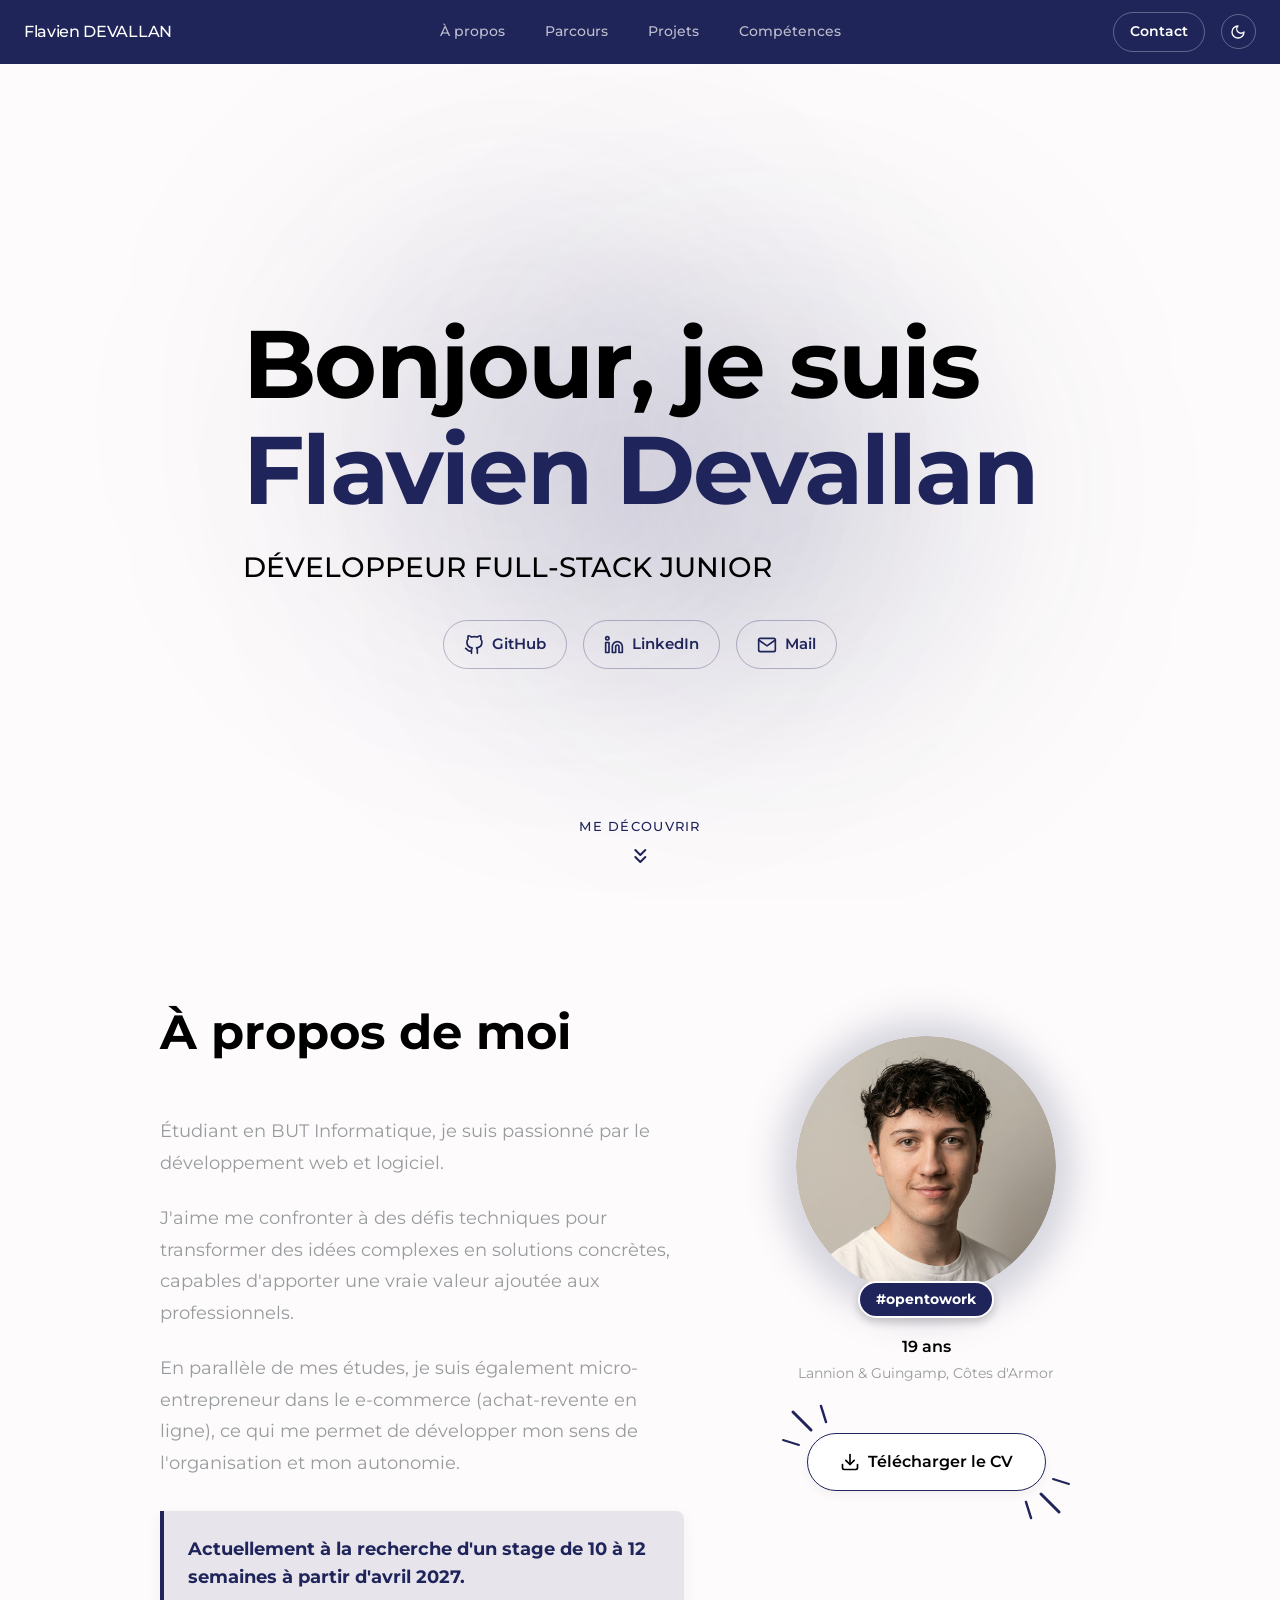
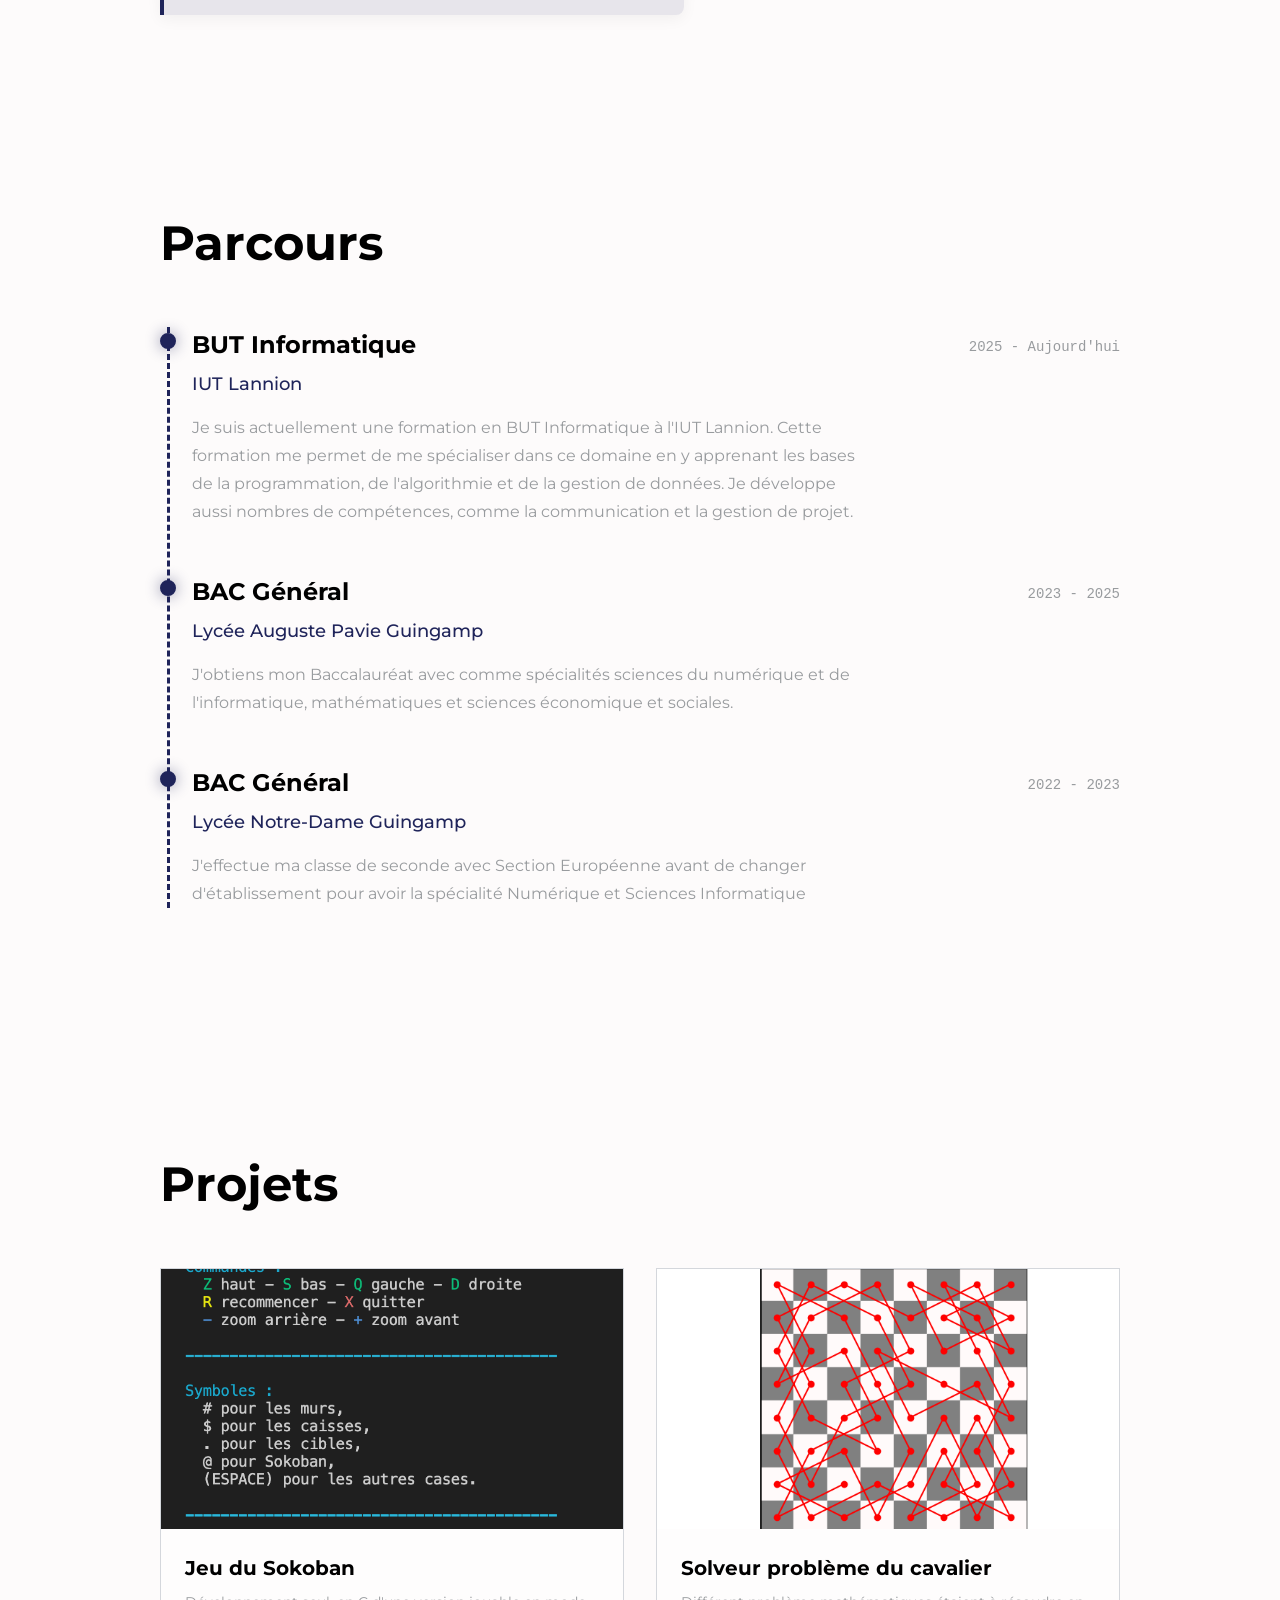
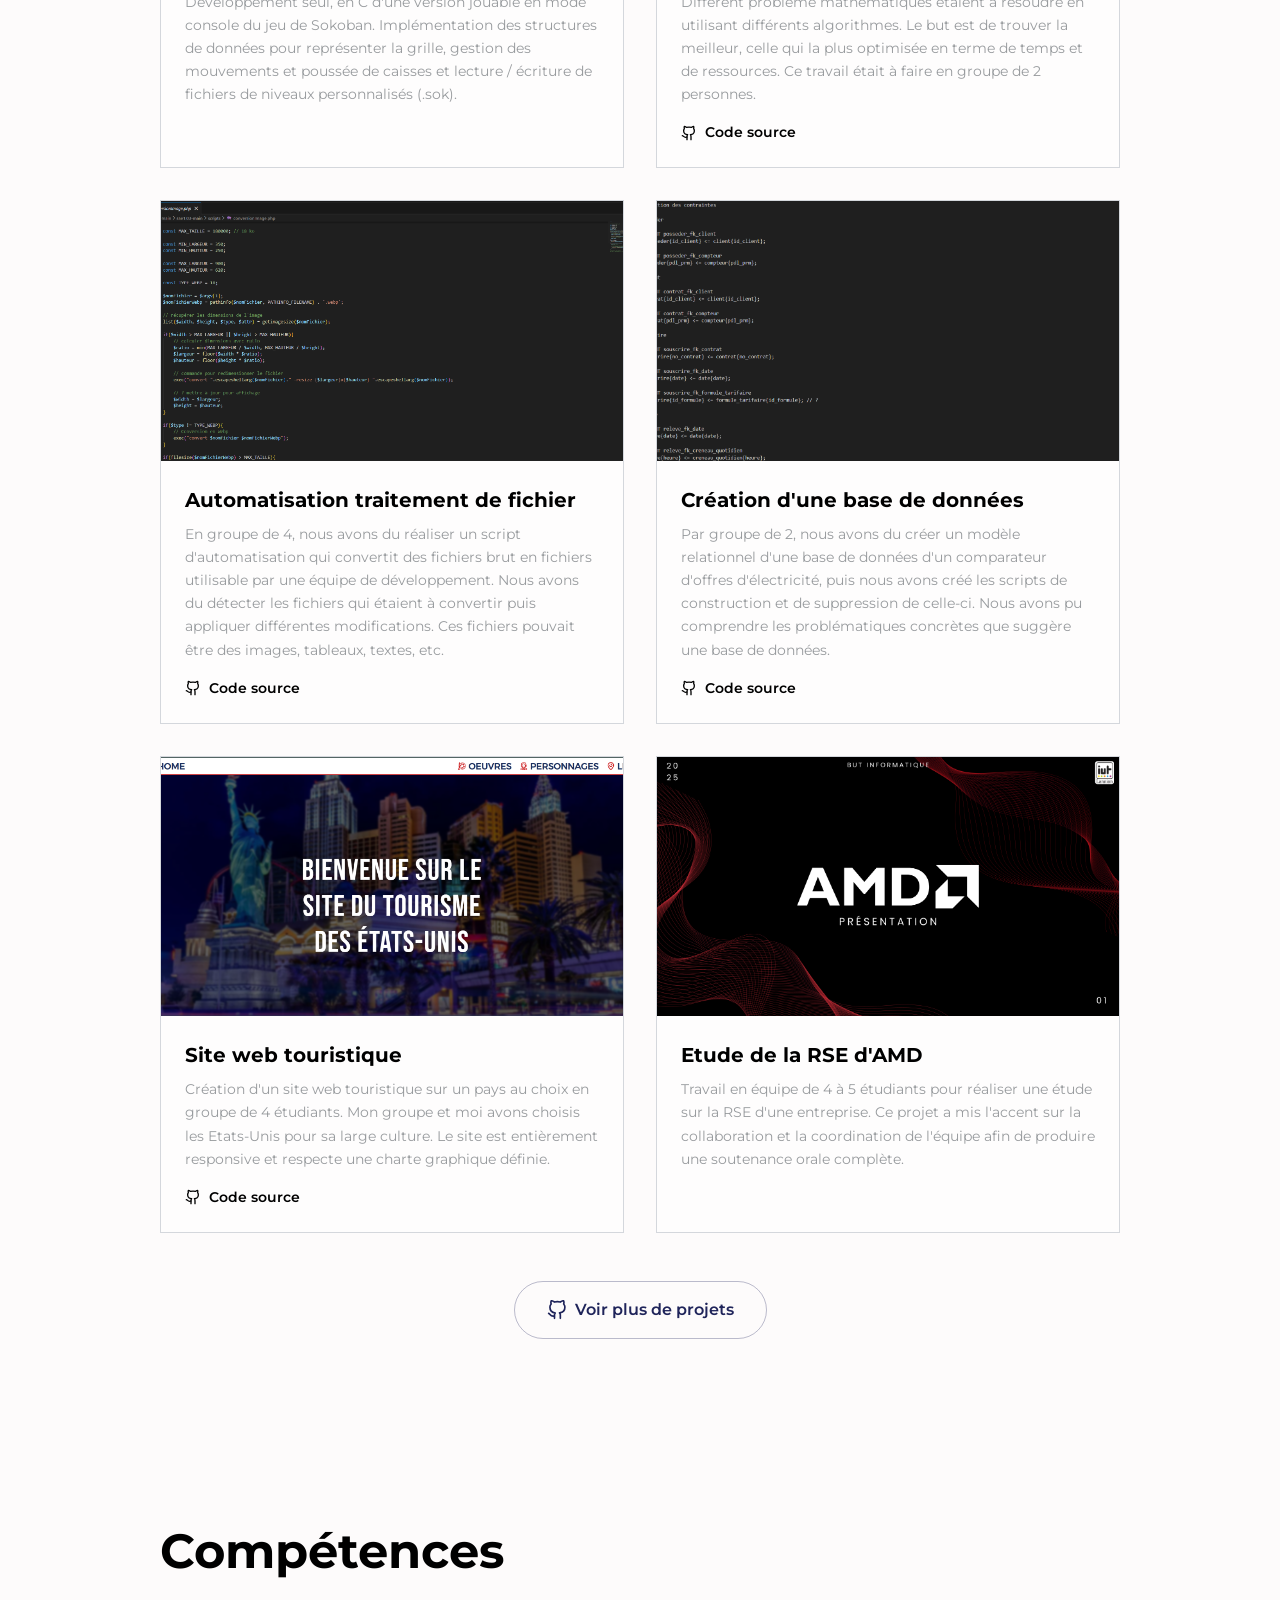
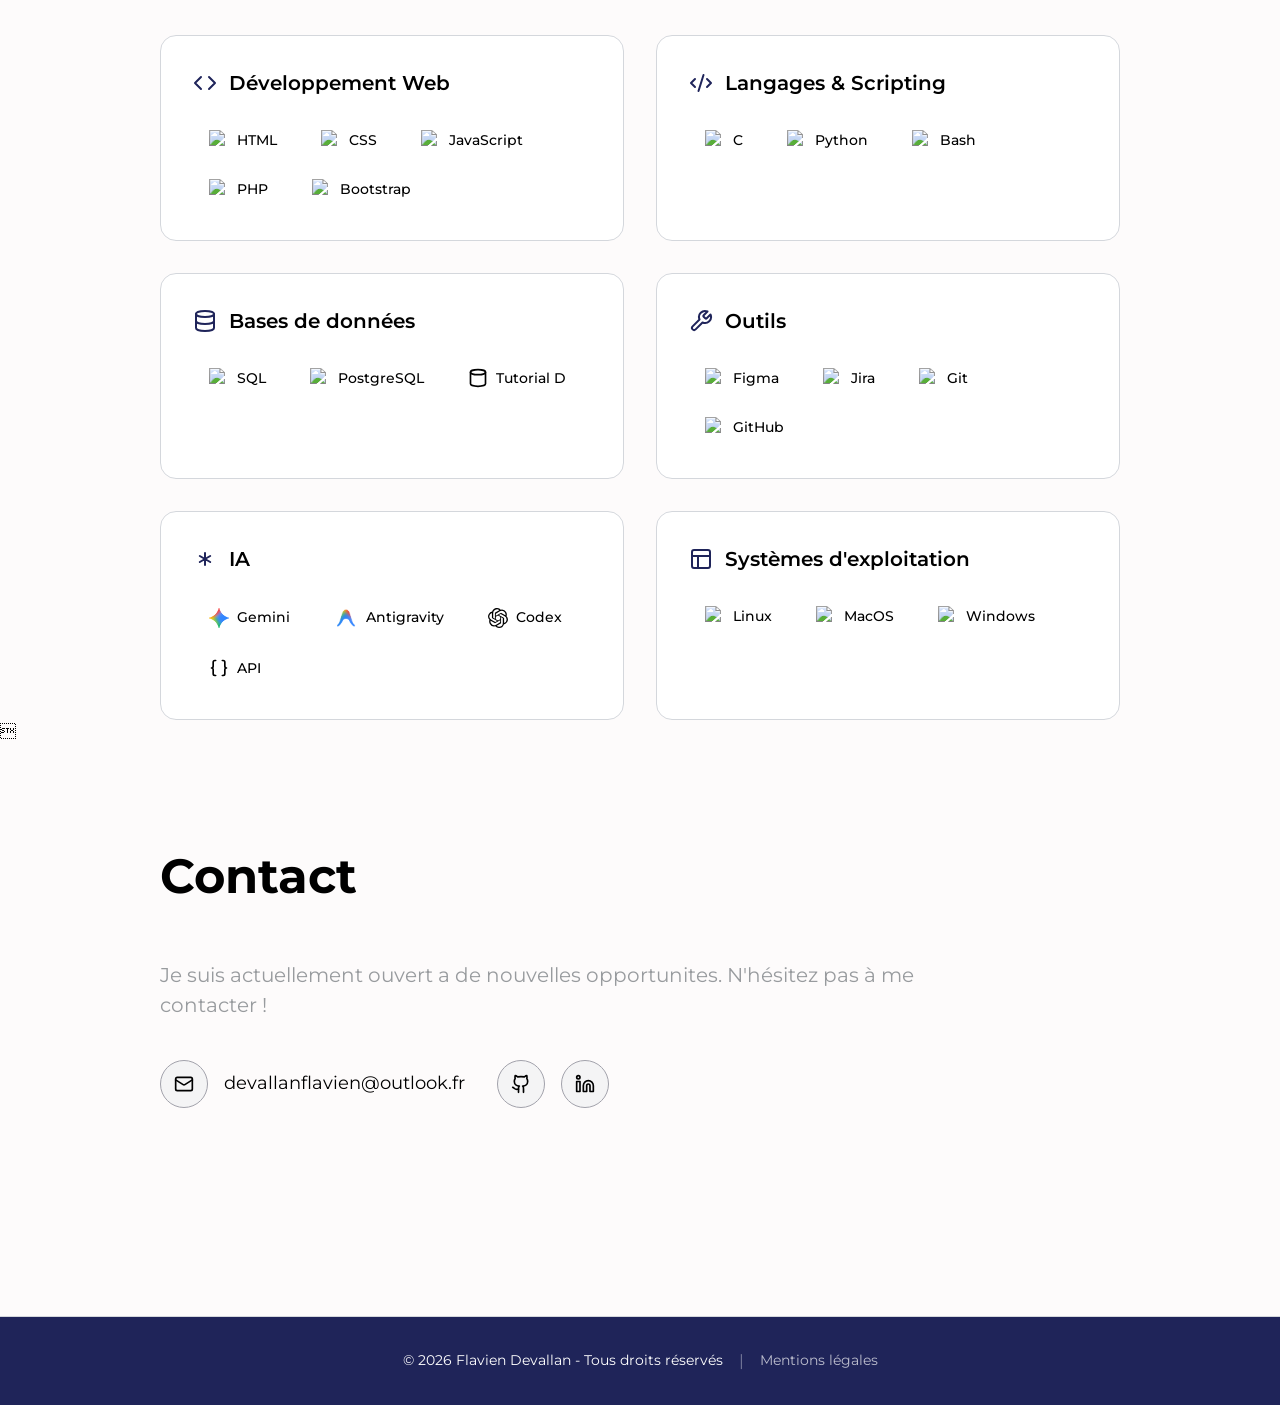
==== index.html @ ec215e8c "fix: mobile responsive" ====
<!DOCTYPE html>
<html lang="fr">

<head>
    <meta charset="UTF-8">
    <meta name="viewport" content="width=device-width, initial-scale=1.0">
    <title>Flavien Devallan | Portfolio - Développeur Web & Informatique</title>
    <link rel="icon" type="image/png" href="assets/logofd.png" />
    
    <!-- SEO & Meta Description -->
    <meta name="description" content="Découvrez le portfolio de Flavien Devallan, étudiant en BUT Informatique. Projets, compétences en développement web (HTML, CSS, JS, PHP), IA et bases de données.">
    <meta name="keywords" content="Flavien Devallan, portfolio, développeur web, BUT Informatique, HTML, CSS, JavaScript, PHP, IA, développeur junior">
    <meta name="author" content="Flavien Devallan">
    <meta name="robots" content="index, follow">
    <meta name="theme-color" content="#1f245a">

    <!-- Open Graph / Facebook / LinkedIn -->
    <meta property="og:type" content="website">
    <meta property="og:title" content="Flavien Devallan | Portfolio">
    <meta property="og:description" content="Découvrez le portfolio de Flavien Devallan, étudiant en BUT Informatique. Projets, compétences en développement web et IA.">
    <meta property="og:image" content="assets/photo_profil.png">
    <meta property="og:url" content="https://fleuved.github.io/">

    <!-- Twitter -->
    <meta name="twitter:card" content="summary_large_image">
    <meta name="twitter:title" content="Flavien Devallan | Portfolio">
    <meta name="twitter:description" content="Découvrez le portfolio de Flavien Devallan, étudiant en BUT Informatique. Projets, compétences en développement web et IA.">
    <meta name="twitter:image" content="assets/photo_profil.png">
    <link rel="preconnect" href="https://fonts.googleapis.com">
    <link rel="preconnect" href="https://fonts.gstatic.com" crossorigin>
    <link href="https://fonts.googleapis.com/css2?family=Montserrat:wght@400;500;600;700;800&display=swap"
        rel="stylesheet">

    <link rel="stylesheet" href="css/style.css">


    <script>
        const urlParams = new URLSearchParams(window.location.search);
        const urlTheme = urlParams.get('theme');
        if (urlTheme) {
            localStorage.setItem('theme', urlTheme);
        }
        const savedTheme = urlTheme || localStorage.getItem('theme');
        if (savedTheme === 'dark') {
            document.documentElement.classList.add('dark');
        } else {
            document.documentElement.classList.remove('dark');
        }
    </script>

    <!-- Structured Data (JSON-LD) -->
    <script type="application/ld+json">
    {
      "@context": "https://schema.org",
      "@type": "Person",
      "name": "Flavien Devallan",
      "url": "https://fleuved.github.io/",
      "image": "https://fleuved.github.io/assets/photo_profil.png",
      "jobTitle": "Développeur Web & Informatique",
      "sameAs": [
        "https://github.com/FleuveD",
        "https://www.linkedin.com/in/flavien-devallan-1b09943b9/"
      ]
    }
    </script>
</head>

<body>


    <div id="page-loader" class="page-loader">
        <svg class="spinner" xmlns="http://www.w3.org/2000/svg" width="40" height="40" viewBox="0 0 24 24" fill="none"
            stroke="currentColor" stroke-width="2" stroke-linecap="round" stroke-linejoin="round">
            <path d="M21 12a9 9 0 1 1-6.219-8.56" />
        </svg>
    </div>


    <div class="animated-bg">
        <div class="blob blob-1"></div>
        <div class="blob blob-2"></div>
        <div class="blob blob-3"></div>
    </div>


    <nav class="navbar" id="navbar">
        <div class="nav-container">

            <div class="nav-left">
                <a href="#" class="nav-logo">Flavien DEVALLAN</a>
            </div>


            <div class="nav-center">
                <a href="#about" class="nav-link">À propos</a>
                <a href="#experience" class="nav-link">Parcours</a>
                <a href="#projects" class="nav-link">Projets</a>
                <a href="#skills" class="nav-link">Compétences</a>
            </div>


            <div class="nav-right">
                <a href="#contact" class="nav-link btn-contact">Contact</a>
                <button class="theme-toggle theme-toggle-btn" aria-label="Changer le thème">
                    <svg class="icon-sun" xmlns="http://www.w3.org/2000/svg" width="20" height="20" viewBox="0 0 24 24"
                        fill="none" stroke="currentColor" stroke-width="2" stroke-linecap="round"
                        stroke-linejoin="round">
                        <circle cx="12" cy="12" r="4" />
                        <path d="M12 2v2" />
                        <path d="M12 20v2" />
                        <path d="m4.93 4.93 1.41 1.41" />
                        <path d="m17.66 17.66 1.41 1.41" />
                        <path d="M2 12h2" />
                        <path d="M20 12h2" />
                        <path d="m6.34 17.66-1.41 1.41" />
                        <path d="m19.07 4.93-1.41 1.41" />
                    </svg>
                    <svg class="icon-moon" xmlns="http://www.w3.org/2000/svg" width="20" height="20" viewBox="0 0 24 24"
                        fill="none" stroke="currentColor" stroke-width="2" stroke-linecap="round"
                        stroke-linejoin="round">
                        <path d="M12 3a6 6 0 0 0 9 9 9 9 0 1 1-9-9Z" />
                    </svg>
                </button>
            </div>
        </div>

    </nav>

    <main>

        <section id="hero" class="hero-section fade-up">
            <div class="container hero-content text-center">
                <h1 class="hero-title">
                    Bonjour, je suis <br>
                    <span class="text-gradient">Flavien Devallan</span>
                </h1>
                <p class="hero-subtitle fade-up">
                    Développeur full-stack junior
                </p>
                <div class="hero-buttons">
                    <a href="https://github.com/FleuveD" target="_blank" rel="noopener noreferrer"
                        class="btn btn-secondary btn-social">
                        <svg xmlns="http://www.w3.org/2000/svg" width="20" height="20" viewBox="0 0 24 24" fill="none"
                            stroke="currentColor" stroke-width="2" stroke-linecap="round" stroke-linejoin="round">
                            <path
                                d="M9 19c-5 1.5-5-2.5-7-3m14 6v-3.87a3.37 3.37 0 0 0-.94-2.61c3.14-.35 6.44-1.54 6.44-7A5.44 5.44 0 0 0 20 4.77 5.07 5.07 0 0 0 19.91 1S18.73.65 16 2.48a13.38 13.38 0 0 0-7 0C6.27.65 5.09 1 5.09 1A5.07 5.07 0 0 0 5 4.77a5.44 5.44 0 0 0-1.5 3.78c0 5.42 3.3 6.61 6.44 7A3.37 3.37 0 0 0 9 18.13V22">
                            </path>
                        </svg>
                        GitHub
                    </a>
                    <a href="https://www.linkedin.com/in/flavien-devallan-1b09943b9/" target="_blank"
                        rel="noopener noreferrer" class="btn btn-secondary btn-social">
                        <svg xmlns="http://www.w3.org/2000/svg" width="20" height="20" viewBox="0 0 24 24" fill="none"
                            stroke="currentColor" stroke-width="2" stroke-linecap="round" stroke-linejoin="round">
                            <path d="M16 8a6 6 0 0 1 6 6v7h-4v-7a2 2 0 0 0-2-2 2 2 0 0 0-2 2v7h-4v-7a6 6 0 0 1 6-6z">
                            </path>
                            <rect x="2" y="9" width="4" height="12"></rect>
                            <circle cx="4" cy="4" r="2"></circle>
                        </svg>
                        LinkedIn
                    </a>
                    <a href="mailto:devallanflavien@outlook.fr" class="btn btn-secondary btn-social">
                        <svg xmlns="http://www.w3.org/2000/svg" width="20" height="20" viewBox="0 0 24 24" fill="none"
                            stroke="currentColor" stroke-width="2" stroke-linecap="round" stroke-linejoin="round">
                            <path d="M4 4h16c1.1 0 2 .9 2 2v12c0 1.1-.9 2-2 2H4c-1.1 0-2-.9-2-2V6c0-1.1.9-2 2-2z">
                            </path>
                            <polyline points="22,6 12,13 2,6"></polyline>
                        </svg>
                        Mail
                    </a>
                </div>
            </div>

            <div class="scroll-indicator" aria-label="Me découvrir">
                <span class="scroll-text">Me découvrir</span>
                <svg class="scroll-arrow" xmlns="http://www.w3.org/2000/svg" width="24" height="24" viewBox="0 0 24 24"
                    fill="none" stroke="currentColor" stroke-width="2" stroke-linecap="round" stroke-linejoin="round">
                    <polyline points="7 13 12 18 17 13"></polyline>
                    <polyline points="7 6 12 11 17 6"></polyline>
                </svg>
            </div>
        </section>


        <section id="about" class="section about-section">
            <div class="container">
                <div class="section-content fade-up">
                    <h2 class="section-title">
                        À propos de moi
                    </h2>

                    <div class="about-grid">
                        <div class="about-text">
                            <p>Étudiant en BUT Informatique, je suis passionné par le développement web et logiciel.</p>
                            <p>J'aime me confronter à des défis techniques pour transformer des idées complexes en
                                solutions concrètes, capables d'apporter une vraie valeur ajoutée aux professionnels.
                            </p>
                            <p>En parallèle de mes études, je suis également micro-entrepreneur dans le e-commerce
                                (achat-revente en ligne), ce qui me permet de développer mon sens de l'organisation et
                                mon autonomie.</p>
                            <div class="internship-box">
                                <strong>Actuellement à la recherche d'un stage de 10 à 12 semaines à partir d'avril
                                    2027.</strong>
                            </div>
                        </div>

                        <div class="about-visuals">
                            <div class="profile-img-container">
                                <div class="profile-img-glow"></div>
                                <img src="assets/photo_profil.png" onerror="this.src='https://i.pravatar.cc/480?img=12'"
                                    alt="Photo de profil" class="profile-img">
                                <div class="opentowork-badge">#opentowork</div>
                            </div>

                            <div style="text-align: center; margin-bottom: 1rem; color: var(--muted-foreground);">
                                <p style="font-weight: 600; color: var(--foreground); margin-bottom: 0.25rem;">19
                                    ans</p>
                                <p style="font-size: 0.9rem;">Lannion & Guingamp, Côtes d'Armor</p>
                            </div>

                            <div style="position: relative; display: inline-block;">
                                <svg width="260" height="120" viewBox="0 0 260 120"
                                    style="position: absolute; top: 50%; left: 50%; transform: translate(-50%, -50%); pointer-events: none; z-index: 0; overflow: visible;">
                                    <!-- Top-Left lines -->
                                    <path d="M 15,28 L -3,10" stroke="var(--primary)" stroke-width="3"
                                        stroke-linecap="round" />
                                    <path d="M 3,43 L -13,38" stroke="var(--primary)" stroke-width="2"
                                        stroke-linecap="round" />
                                    <path d="M 30,20 L 25,4" stroke="var(--primary)" stroke-width="2.5"
                                        stroke-linecap="round" />

                                    <!-- Bottom-Right lines -->
                                    <path d="M 245,92 L 263,110" stroke="var(--primary)" stroke-width="3"
                                        stroke-linecap="round" />
                                    <path d="M 257,77 L 273,82" stroke="var(--primary)" stroke-width="2"
                                        stroke-linecap="round" />
                                    <path d="M 230,100 L 235,116" stroke="var(--primary)" stroke-width="2.5"
                                        stroke-linecap="round" />
                                </svg>
                                <a href="assets/CV_Flavien_DEVALLAN.pdf" download="CV_Flavien_DEVALLAN.pdf" class="btn btn-white group"
                                    style="position: relative; z-index: 1;">
                                    <span class="btn-bg"></span>
                                    <svg class="icon-download z-10" xmlns="http://www.w3.org/2000/svg" width="20"
                                        height="20" viewBox="0 0 24 24" fill="none" stroke="currentColor"
                                        stroke-width="2" stroke-linecap="round" stroke-linejoin="round">
                                        <path d="M21 15v4a2 2 0 0 1-2 2H5a2 2 0 0 1-2-2v-4" />
                                        <polyline points="7 10 12 15 17 10" />
                                        <line x1="12" x2="12" y1="15" y2="3" />
                                    </svg>
                                    <span class="btn-text z-10">Télécharger le CV</span>
                                </a>
                            </div>
                        </div>
                    </div>
                </div>
            </div>
        </section>


        <section id="experience" class="section experience-section">
            <div class="container">
                <div class="section-content fade-up">
                    <h2 class="section-title">
                        Parcours
                    </h2>

                    <div class="timeline">
                        <div class="timeline-line"></div>

                        <div class="timeline-item slide-in-left">
                            <div class="timeline-dot"></div>
                            <div class="timeline-header">
                                <h3 class="timeline-role">BUT Informatique</h3>
                                <span class="timeline-date">2025 - Aujourd'hui</span>
                            </div>
                            <div class="timeline-company">IUT Lannion</div>
                            <p class="timeline-desc">
                                Je suis actuellement une formation en BUT Informatique à l'IUT Lannion. Cette formation
                                me permet de me spécialiser dans ce domaine en y apprenant les bases de la
                                programmation, de l'algorithmie et de la gestion de données. Je développe aussi nombres
                                de compétences, comme la communication et la gestion de projet.
                            </p>
                        </div>

                        <div class="timeline-item slide-in-left">
                            <div class="timeline-dot"></div>
                            <div class="timeline-header">
                                <h3 class="timeline-role">BAC Général</h3>
                                <span class="timeline-date">2023 - 2025</span>
                            </div>
                            <div class="timeline-company">Lycée Auguste Pavie Guingamp</div>
                            <p class="timeline-desc">
                                J'obtiens mon Baccalauréat avec comme spécialités sciences du numérique et de
                                l'informatique, mathématiques et sciences économique et sociales.
                            </p>
                        </div>

                        <div class="timeline-item slide-in-left">
                            <div class="timeline-dot"></div>
                            <div class="timeline-header">
                                <h3 class="timeline-role">BAC Général</h3>
                                <span class="timeline-date">2022 - 2023</span>
                            </div>
                            <div class="timeline-company">Lycée Notre-Dame Guingamp</div>
                            <p class="timeline-desc">
                                J'effectue ma classe de seconde avec Section Européenne avant de changer d'établissement
                                pour avoir la spécialité Numérique et Sciences Informatique
                            </p>
                        </div>
                    </div>
                </div>
            </div>
        </section>


        <section id="projects" class="section projects-section">
            <div class="container">
                <div class="section-content fade-up">
                    <h2 class="section-title">
                        Projets
                    </h2>

                    <div class="projects-grid" id="projects-container">
                    </div>

                    <div style="text-align: center; margin-top: 3rem;">
                        <a href="https://github.com/FleuveD" target="_blank" class="btn btn-secondary">
                            <svg xmlns="http://www.w3.org/2000/svg" width="20" height="20" viewBox="0 0 24 24"
                                fill="none" stroke="currentColor" stroke-width="2" stroke-linecap="round"
                                stroke-linejoin="round">
                                <path
                                    d="M9 19c-5 1.5-5-2.5-7-3m14 6v-3.87a3.37 3.37 0 0 0-.94-2.61c3.14-.35 6.44-1.54 6.44-7A5.44 5.44 0 0 0 20 4.77 5.07 5.07 0 0 0 19.91 1S18.73.65 16 2.48a13.38 13.38 0 0 0-7 0C6.27.65 5.09 1 5.09 1A5.07 5.07 0 0 0 5 4.77a5.44 5.44 0 0 0-1.5 3.78c0 5.42 3.3 6.61 6.44 7A3.37 3.37 0 0 0 9 18.13V22">
                                </path>
                            </svg>
                            Voir plus de projets
                        </a>
                    </div>
                </div>
            </div>
        </section>


        <section id="skills" class="section skills-section">
            <div class="container">
                <div class="section-content fade-up">
                    <h2 class="section-title">Compétences</h2>
                    <div class="skills-grid">
                        <!-- Dev Web -->
                        <div class="skill-category-card">
                            <h3 class="skill-category-title">
                                <svg xmlns="http://www.w3.org/2000/svg" width="24" height="24" viewBox="0 0 24 24"
                                    fill="none" stroke="currentColor" stroke-width="2" stroke-linecap="round"
                                    stroke-linejoin="round">
                                    <polyline points="16 18 22 12 16 6"></polyline>
                                    <polyline points="8 6 2 12 8 18"></polyline>
                                </svg>
                                Développement Web
                            </h3>
                            <div class="skill-tags">
                                <span class="skill-tag">
                                    <img src="https://cdn.jsdelivr.net/gh/devicons/devicon@latest/icons/html5/html5-original.svg" alt="HTML5" width="20" height="20">
                                    HTML
                                </span>
                                <span class="skill-tag">
                                    <img src="https://cdn.jsdelivr.net/gh/devicons/devicon@latest/icons/css3/css3-original.svg" alt="CSS3" width="20" height="20">
                                    CSS
                                </span>
                                <span class="skill-tag">
                                    <img src="https://cdn.jsdelivr.net/gh/devicons/devicon@latest/icons/javascript/javascript-original.svg" alt="JavaScript" width="20" height="20">
                                    JavaScript
                                </span>
                                <span class="skill-tag">
                                    <img src="https://cdn.jsdelivr.net/gh/devicons/devicon@latest/icons/php/php-original.svg" alt="PHP" width="20" height="20">
                                    PHP
                                </span>
                                <span class="skill-tag">
                                    <img src="https://cdn.jsdelivr.net/gh/devicons/devicon@latest/icons/bootstrap/bootstrap-original.svg" alt="Bootstrap" width="20" height="20">
                                    Bootstrap
                                </span>
                            </div>
                        </div>

                        <!-- Langages & Scripting -->
                        <div class="skill-category-card">
                            <h3 class="skill-category-title">
                                <svg xmlns="http://www.w3.org/2000/svg" width="24" height="24" viewBox="0 0 24 24"
                                    fill="none" stroke="currentColor" stroke-width="2" stroke-linecap="round"
                                    stroke-linejoin="round">
                                    <path d="m18 16 4-4-4-4"></path>
                                    <path d="m6 8-4 4 4 4"></path>
                                    <path d="m14.5 4-5 16"></path>
                                </svg>
                                Langages & Scripting
                            </h3>
                            <div class="skill-tags">
                                <span class="skill-tag">
                                    <img src="https://cdn.jsdelivr.net/gh/devicons/devicon@latest/icons/c/c-original.svg" alt="C" width="20" height="20">
                                    C
                                </span>
                                <span class="skill-tag">
                                    <img src="https://cdn.jsdelivr.net/gh/devicons/devicon@latest/icons/python/python-original.svg" alt="Python" width="20" height="20">
                                    Python
                                </span>
                                <span class="skill-tag">
                                    <img src="https://cdn.jsdelivr.net/gh/devicons/devicon@latest/icons/bash/bash-original.svg" alt="Bash" width="20" height="20">
                                    Bash
                                </span>
                            </div>
                        </div>

                        <!-- Bases de données -->
                        <div class="skill-category-card">
                            <h3 class="skill-category-title">
                                <svg xmlns="http://www.w3.org/2000/svg" width="24" height="24" viewBox="0 0 24 24"
                                    fill="none" stroke="currentColor" stroke-width="2" stroke-linecap="round"
                                    stroke-linejoin="round">
                                    <ellipse cx="12" cy="5" rx="9" ry="3"></ellipse>
                                    <path d="M3 5V19A9 3 0 0 0 21 19V5"></path>
                                    <path d="M3 12A9 3 0 0 0 21 12"></path>
                                </svg>
                                Bases de données
                            </h3>
                            <div class="skill-tags">
                                <span class="skill-tag">
                                    <img src="https://cdn.jsdelivr.net/gh/devicons/devicon@latest/icons/azuresqldatabase/azuresqldatabase-original.svg" alt="SQL" width="20" height="20">
                                    SQL
                                </span>
                                <span class="skill-tag">
                                    <img src="https://cdn.jsdelivr.net/gh/devicons/devicon@latest/icons/postgresql/postgresql-original.svg" alt="PostgreSQL" width="20" height="20">
                                    PostgreSQL
                                </span>
                                <span class="skill-tag">
                                    <svg width="20" height="20" viewBox="0 0 24 24" fill="none" stroke="currentColor" stroke-width="2" stroke-linecap="round" stroke-linejoin="round"><ellipse cx="12" cy="5" rx="9" ry="3"/><path d="M3 5v14c0 1.66 4 3 9 3s9-1.34 9-3V5"/></svg>
                                    Tutorial D
                                </span>
                            </div>
                        </div>

                        <!-- Outils & Environnement -->
                        <div class="skill-category-card">
                            <h3 class="skill-category-title">
                                <svg xmlns="http://www.w3.org/2000/svg" width="24" height="24" viewBox="0 0 24 24"
                                    fill="none" stroke="currentColor" stroke-width="2" stroke-linecap="round"
                                    stroke-linejoin="round">
                                    <path
                                        d="M14.7 6.3a1 1 0 0 0 0 1.4l1.6 1.6a1 1 0 0 0 1.4 0l3.77-3.77a6 6 0 0 1-7.94 7.94l-6.91 6.91a2.12 2.12 0 0 1-3-3l6.91-6.91a6 6 0 0 1 7.94-7.94l-3.76 3.76z">
                                    </path>
                                </svg>
                                Outils
                            </h3>
                            <div class="skill-tags">
                                <span class="skill-tag">
                                    <img src="https://cdn.jsdelivr.net/gh/devicons/devicon@latest/icons/figma/figma-original.svg" alt="Figma" width="20" height="20">
                                    Figma
                                </span>
                                <span class="skill-tag">
                                    <img src="https://cdn.jsdelivr.net/gh/devicons/devicon@latest/icons/jira/jira-original.svg" alt="Jira" width="20" height="20">
                                    Jira
                                </span>
                                <span class="skill-tag">
                                    <img src="https://cdn.jsdelivr.net/gh/devicons/devicon@latest/icons/git/git-original.svg" alt="Git" width="20" height="20">
                                    Git
                                </span>
                                <span class="skill-tag">
                                    <img src="https://cdn.jsdelivr.net/gh/devicons/devicon@latest/icons/github/github-original.svg" alt="GitHub" width="20" height="20">
                                    GitHub
                                </span>
                            </div>
                        </div>

                        <!-- IA -->
                        <div class="skill-category-card">
                            <h3 class="skill-category-title">
                                <svg xmlns="http://www.w3.org/2000/svg" width="24" height="24" viewBox="0 0 24 24" fill="none" stroke="currentColor" stroke-width="2" stroke-linecap="round" stroke-linejoin="round"><path d="M12 6v12M17.196 9 6.804 15M6.804 9l10.392 6"/></svg>
                                IA
                            </h3>
                            <div class="skill-tags">
                                <span class="skill-tag">
                                    <img src="assets/gemini.png" alt="Gemini" width="20" height="20">
                                    Gemini
                                </span>
                                <span class="skill-tag">
                                    <img src="assets/antigravity.png" alt="Antigravity" width="24" height="24">
                                    Antigravity
                                </span>
                                <span class="skill-tag">
                                    <svg fill="currentColor" width="20" height="20" role="img" viewBox="0 0 24 24" xmlns="http://www.w3.org/2000/svg"><title>OpenAI</title><path d="M22.2819 9.8211a5.9847 5.9847 0 0 0-.5157-4.9108 6.0462 6.0462 0 0 0-6.5098-2.9A6.0651 6.0651 0 0 0 4.9807 4.1818a5.9847 5.9847 0 0 0-3.9977 2.9 6.0462 6.0462 0 0 0 .7427 7.0966 5.98 5.98 0 0 0 .511 4.9107 6.051 6.051 0 0 0 6.5146 2.9001A5.9847 5.9847 0 0 0 13.2599 24a6.0557 6.0557 0 0 0 5.7718-4.2058 5.9894 5.9894 0 0 0 3.9977-2.9001 6.0557 6.0557 0 0 0-.7475-7.0729zm-9.022 12.6081a4.4755 4.4755 0 0 1-2.8764-1.0408l.1419-.0804 4.7783-2.7582a.7948.7948 0 0 0 .3927-.6813v-6.7369l2.02 1.1686a.071.071 0 0 1 .038.052v5.5826a4.504 4.504 0 0 1-4.4945 4.4944zm-9.6607-4.1254a4.4708 4.4708 0 0 1-.5346-3.0137l.142.0852 4.783 2.7582a.7712.7712 0 0 0 .7806 0l5.8428-3.3685v2.3324a.0804.0804 0 0 1-.0332.0615L9.74 19.9502a4.4992 4.4992 0 0 1-6.1408-1.6464zM2.3408 7.8956a4.485 4.485 0 0 1 2.3655-1.9728V11.6a.7664.7664 0 0 0 .3879.6765l5.8144 3.3543-2.0201 1.1685a.0757.0757 0 0 1-.071 0l-4.8303-2.7865A4.504 4.504 0 0 1 2.3408 7.872zm16.5963 3.8558L13.1038 8.364 15.1192 7.2a.0757.0757 0 0 1 .071 0l4.8303 2.7913a4.4944 4.4944 0 0 1-.6765 8.1042v-5.6772a.79.79 0 0 0-.407-.667zm2.0107-3.0231l-.142-.0852-4.7735-2.7818a.7759.7759 0 0 0-.7854 0L9.409 9.2297V6.8974a.0662.0662 0 0 1 .0284-.0615l4.8303-2.7866a4.4992 4.4992 0 0 1 6.6802 4.66zM8.3065 12.863l-2.02-1.1638a.0804.0804 0 0 1-.038-.0567V6.0742a4.4992 4.4992 0 0 1 7.3757-3.4537l-.142.0805L8.704 5.459a.7948.7948 0 0 0-.3927.6813zm1.0976-2.3654l2.602-1.4998 2.6069 1.4998v2.9994l-2.5974 1.4997-2.6067-1.4997Z"/></svg>
                                    Codex
                                </span>
                                <span class="skill-tag">
                                    <svg width="20" height="20" viewBox="0 0 24 24" fill="none" stroke="currentColor" stroke-width="2" stroke-linecap="round" stroke-linejoin="round">
                                        <path d="M8 3H7a2 2 0 0 0-2 2v5a2 2 0 0 1-2 2 2 2 0 0 1 2 2v5c0 1.1.9 2 2 2h1"/>
                                        <path d="M16 21h1a2 2 0 0 0 2-2v-5c0-1.1.9-2 2-2a2 2 0 0 1-2-2V5a2 2 0 0 0-2-2h-1"/>
                                    </svg>
                                    API
                                </span>
                            </div>
                        </div>

                        <!-- Systèmes d'exploitation -->
                        <div class="skill-category-card">
                            <h3 class="skill-category-title">
                                <svg xmlns="http://www.w3.org/2000/svg" width="24" height="24" viewBox="0 0 24 24" fill="none" stroke="currentColor" stroke-width="2" stroke-linecap="round" stroke-linejoin="round">
                                    <rect width="18" height="18" x="3" y="3" rx="2"/><path d="M3 9h18"/><path d="M9 21V9"/>
                                </svg>
                                Systèmes d'exploitation
                            </h3>
                            <div class="skill-tags">
                                <span class="skill-tag">
                                    <img src="https://cdn.jsdelivr.net/gh/devicons/devicon@latest/icons/linux/linux-original.svg" alt="Linux" width="20" height="20">
                                    Linux
                                </span>
                                <span class="skill-tag">
                                    <img src="https://cdn.jsdelivr.net/gh/devicons/devicon@latest/icons/apple/apple-original.svg" alt="MacOS" width="20" height="20">
                                    MacOS
                                </span>
                                <span class="skill-tag">
                                    <img src="https://cdn.jsdelivr.net/gh/devicons/devicon@latest/icons/windows8/windows8-original.svg" alt="Windows" width="20" height="20">
                                    Windows
                                </span>
                            </div>
                        </div>
                    </div>
                </div>
            </div>
        


        <section id="contact" class="section contact-section">
            <div class="container">
                <div class="section-content fade-up">
                    <h2 class="section-title">
                        Contact
                    </h2>
                    <p class="contact-desc">
                        Je suis actuellement ouvert a de nouvelles opportunites. N'hésitez pas à me contacter !
                    </p>

                    <div class="contact-links">
                        <a href="mailto:devallanflavien@outlook.fr" class="contact-mail">
                            <div class="icon-wrapper">
                                <svg xmlns="http://www.w3.org/2000/svg" width="20" height="20" viewBox="0 0 24 24"
                                    fill="none" stroke="currentColor" stroke-width="2" stroke-linecap="round"
                                    stroke-linejoin="round">
                                    <rect width="20" height="16" x="2" y="4" rx="2" />
                                    <path d="m22 7-8.97 5.7a1.94 1.94 0 0 1-2.06 0L2 7" />
                                </svg>
                            </div>
                            devallanflavien@outlook.fr
                        </a>

                        <div class="social-links">
                            <a href="https://github.com/FleuveD" target="_blank" rel="noopener noreferrer"
                                class="icon-wrapper hover-primary" aria-label="GitHub">
                                <svg xmlns="http://www.w3.org/2000/svg" width="20" height="20" viewBox="0 0 24 24"
                                    fill="none" stroke="currentColor" stroke-width="2" stroke-linecap="round"
                                    stroke-linejoin="round">
                                    <path
                                        d="M15 22v-4a4.8 4.8 0 0 0-1-3.5c3 0 6-2 6-5.5.08-1.25-.27-2.48-1-3.5.28-1.15.28-2.35 0-3.5 0 0-1 0-3 1.5-2.64-.5-5.36-.5-8 0C6 2 5 2 5 2c-.3 1.15-.3 2.35 0 3.5A5.403 5.403 0 0 0 4 9c0 3.5 3 5.5 6 5.5-.39.49-.68 1.05-.85 1.65-.17.6-.22 1.23-.15 1.85v4" />
                                    <path d="M9 18c-4.51 2-5-2-7-2" />
                                </svg>
                            </a>
                            <a href="https://www.linkedin.com/in/flavien-devallan-1b09943b9/" target="_blank"
                                rel="noopener noreferrer" class="icon-wrapper hover-primary" aria-label="LinkedIn">
                                <svg xmlns="http://www.w3.org/2000/svg" width="20" height="20" viewBox="0 0 24 24"
                                    fill="none" stroke="currentColor" stroke-width="2" stroke-linecap="round"
                                    stroke-linejoin="round">
                                    <path
                                        d="M16 8a6 6 0 0 1 6 6v7h-4v-7a2 2 0 0 0-2-2 2 2 0 0 0-2 2v7h-4v-7a6 6 0 0 1 6-6z" />
                                    <rect width="4" height="12" x="2" y="9" />
                                    <circle cx="4" cy="4" r="2" />
                                </svg>
                            </a>
                        </div>
                    </div>
                </div>
            </div>
        </section>
    </main>


    <footer class="footer">
        <div class="container footer-content"
            style="display: flex; flex-direction: row; justify-content: center; gap: 1rem; align-items: center; flex-wrap: wrap;">
            <p style="color: white; margin: 0; font-size: 0.9rem;">© 2026 Flavien Devallan - Tous droits réservés</p>
            <span style="color: rgba(255, 255, 255, 0.4);">|</span>
            <a href="mentions-legales.html" class="footer-link"
                style="text-decoration: none; font-size: 0.9rem;">Mentions légales</a>
        </div>
    </footer>


    <div id="lightbox" class="lightbox">
        <div class="lightbox-content">
            <img id="lightbox-img" src="" alt="Agrandie" class="lightbox-img">
            <button id="lightbox-prev" class="lightbox-nav lightbox-prev">
                <svg xmlns="http://www.w3.org/2000/svg" width="32" height="32" viewBox="0 0 24 24" fill="none"
                    stroke="currentColor" stroke-width="2" stroke-linecap="round" stroke-linejoin="round">
                    <path d="m15 18-6-6 6-6" />
                </svg>
            </button>
            <button id="lightbox-next" class="lightbox-nav lightbox-next">
                <svg xmlns="http://www.w3.org/2000/svg" width="32" height="32" viewBox="0 0 24 24" fill="none"
                    stroke="currentColor" stroke-width="2" stroke-linecap="round" stroke-linejoin="round">
                    <path d="m9 18 6-6-6-6" />
                </svg>
            </button>
            <button id="lightbox-close" class="lightbox-close">
                <svg xmlns="http://www.w3.org/2000/svg" width="24" height="24" viewBox="0 0 24 24" fill="none"
                    stroke="currentColor" stroke-width="2" stroke-linecap="round" stroke-linejoin="round">
                    <path d="M18 6 6 18" />
                    <path d="m6 6 12 12" />
                </svg>
            </button>
        </div>
        <div id="lightbox-thumbnails" class="lightbox-thumbnails"></div>
    </div>


    <script src="js/main.js"></script>
</body>

</html>
---- css/style.css ----
:root {
  --primary-035: #1f245a59;
  --primary-05: #1f245a7f;
  --primary-01: #1f245a19;
  --primary-02: #1f245a33;
  --primary-015: #1f245a26;
  --primary-008: #1f245a14;
  --card-bg-05: #ffffff7f;
  --primary-03: #1f245a4c;
  --background: #fdfbfb;
  --foreground: #000000;
  --primary: #1f245a;
  --primary-rgb: 31, 36, 89;
  --accent: #1f245a;
  --muted: #eceae8;
  --muted-foreground: #989b9e;
  --border: #d4d7dc;
  --card-bg: #ffffff;
  --card-border: #d4d7dc;
  
  --nav-footer-bg: #1f2459;
  
  --font-sans: 'Montserrat', sans-serif;
  --font-display: 'Garet', 'Montserrat', sans-serif;
  
  --radius-xl: 1rem;
  --radius-full: 9999px;
  
  --nav-height: 80px;
}

.dark {
  --primary-035: #5966f159;
  --primary-05: #5966f17f;
  --primary-01: #5966f119;
  --primary-02: #5966f133;
  --primary-015: #5966f126;
  --primary-008: #5966f114;
  --card-bg-05: #0d0d107f;
  --primary-03: #5966f14c;
  --background: #09090b;
  --foreground: #fdfbfb;
  --primary: #5966f1;
  --accent: #5966f1;
  --muted: #1b1b21;
  --muted-foreground: #989b9e;
  --border: #22222a;
  --card-bg: #0d0d10;
  --card-border: #1b1b21;
  
  --nav-footer-bg: #000000;
}

* {
  margin: 0;
  padding: 0;
  box-sizing: border-box;
}

html {
  scroll-behavior: smooth;
  font-family: var(--font-sans);
}

body {
  background-color: var(--background);
  color: var(--foreground);
  -webkit-font-smoothing: antialiased;
  line-height: 1.5;
  transition: background-color 0.3s ease, color 0.3s ease;
  overflow-x: hidden;
}

.container {
  max-width: 1024px;
  margin: 0 auto;
  padding: 0 1.5rem;
}

@media (min-width: 768px) {
  .container {
    padding: 0 2rem;
  }
}

.text-gradient {
  background-image: linear-gradient(to right, var(--accent), var(--primary));
  -webkit-background-clip: text;
  background-clip: text;
  color: transparent;
}
.dark .hero-title .text-gradient {
  background-image: linear-gradient(to right, #1f2459, #4a4f8c);
}


.page-loader {
  position: fixed;
  inset: 0;
  z-index: 99999;
  background-color: var(--background);
  display: flex;
  align-items: center;
  justify-content: center;
  transition: opacity 0.3s ease;
}

.page-loader.hidden {
  opacity: 0;
  pointer-events: none;
}

.spinner {
  color: var(--primary);
  animation: spin 1s linear infinite;
}

@keyframes spin {
  from { transform: rotate(0deg); }
  to { transform: rotate(360deg); }
}


@keyframes blob {
  0% { transform: translate(0px, 0px) scale(1); }
  33% { transform: translate(30px, -50px) scale(1.1); }
  66% { transform: translate(-20px, 20px) scale(0.9); }
  100% { transform: translate(0px, 0px) scale(1); }
}

.animated-bg {
  position: fixed;
  top: 0;
  left: 0;
  width: 100%;
  height: 100%;
  z-index: -1;
  overflow: hidden;
  pointer-events: none;
  transition: opacity 0.5s ease;
}

.animated-bg.hidden {
  opacity: 0;
}

.blob {
  position: absolute;
  border-radius: 50%;
  filter: blur(128px);
  animation: blob 7s infinite;
  mix-blend-mode: screen;
}

.dark .blob {
  mix-blend-mode: color-dodge;
}

.blob-1 {
  top: 25%;
  left: 25%;
  width: 24rem;
  height: 24rem;
  background-color: var(--primary-01);
}

.blob-2 {
  top: 33%;
  right: 25%;
  width: 24rem;
  height: 24rem;
  background-color: var(--primary-015);
  animation-delay: 2s;
}

.blob-3 {
  bottom: 25%;
  left: 33%;
  width: 24rem;
  height: 24rem;
  background-color: var(--primary-01);
  animation-delay: 4s;
}


.navbar {
  position: fixed;
  top: 0;
  left: 0;
  right: 0;
  z-index: 50;
  padding: 0.75rem 0;
  background-color: var(--nav-footer-bg);
  transition: all 0.3s ease;
}

.navbar.scrolled {
  box-shadow: 0 4px 20px rgba(0, 0, 0, 0.1);
}

.nav-container {
  display: flex;
  justify-content: center;
  align-items: center;
  gap: 2rem;
  padding: 0 1.5rem;
}

.nav-left {
  display: flex;
  align-items: center;
}

.nav-center, .nav-right {
  display: none;
}

.nav-container {
  display: flex;
  justify-content: center;
  align-items: center;
  gap: 2rem;
  padding: 0 1.5rem;
}

@media (min-width: 768px) {
  .nav-container {
    display: grid;
    grid-template-columns: 1fr auto 1fr;
    gap: 0;
    width: 100%;
  }

  .nav-center {
    display: flex;
    justify-self: center;
    align-items: center;
    gap: 2.5rem;
    font-size: 0.9rem;
    font-weight: 500;
  }

  .nav-right {
    display: flex;
    justify-self: end;
    align-items: center;
    gap: 1rem;
  }
}

.nav-logo {
  font-family: var(--font-display);
  font-size: 1rem;
  color: #ffffff;
  text-decoration: none;
  font-weight: 500;
  letter-spacing: -0.02em;
  transition: color 0.3s;
}

.nav-logo:hover {
  color: rgba(255, 255, 255, 0.8);
}

.nav-link {
  color: rgba(255, 255, 255, 0.7);
  text-decoration: none;
  transition: color 0.2s ease;
}

.nav-link:hover {
  color: #ffffff;
}

.btn-contact {
  padding: 0.5rem 1rem;
  font-size: 0.9rem;
  border-radius: var(--radius-full);
  background-color: transparent;
  border: 1px solid rgba(255, 255, 255, 0.3);
  color: #ffffff;
  font-weight: 600;
  transition: all 0.3s;
}

.btn-contact:hover {
  background-color: rgba(255, 255, 255, 0.1);
}

.theme-toggle {
  width: 2.2rem;
  height: 2.2rem;
  border-radius: 50%;
  border: 1px solid rgba(255, 255, 255, 0.3);
  background: transparent;
  color: #ffffff;
  display: flex;
  align-items: center;
  justify-content: center;
  cursor: pointer;
  transition: all 0.3s;
}

.theme-toggle:hover {
  background: rgba(255, 255, 255, 0.1);
}

.theme-toggle svg {
  width: 16px;
  height: 16px;
}

.dark .icon-moon { display: none; }
.icon-sun { display: none; }
.dark .icon-sun { display: block; }

.menu-toggle {
  display: block;
  position: fixed;
  top: 1.5rem;
  left: 1.5rem;
  z-index: 55;
  width: 3.5rem;
  height: 3.5rem;
  border-radius: 50%;
  background: transparent;
  border: 1px solid var(--primary-02);
  backdrop-filter: blur(12px);
  color: var(--foreground);
  display: flex;
  align-items: center;
  justify-content: center;
  cursor: pointer;
}

.dark .menu-toggle {
  background: rgba(255,255,255,0.05);
  border: 1px solid rgba(255,255,255,0.15);
}

@media (min-width: 768px) {
  .menu-toggle { display: none; }
}

.mobile-menu {
  position: fixed;
  inset: 0;
  z-index: 52;
  background: transparent;
  pointer-events: none;
  opacity: 0;
  transition: opacity 0.3s;
}

.mobile-menu.active {
  pointer-events: auto;
  opacity: 1;
}

.mobile-menu-content {
  position: absolute;
  top: 1.5rem;
  left: 1.5rem;
  width: 60vw;
  min-width: 260px;
  padding: 1.5rem;
  border-radius: 1.5rem;
  background: rgba(255, 255, 255, 0.9);
  border: 1px solid rgba(0, 0, 0, 0.1);
  backdrop-filter: blur(12px);
  transform: translateY(-8px) scale(0.98);
  transition: transform 0.3s cubic-bezier(0.175, 0.885, 0.32, 1.275);
}

.dark .mobile-menu-content {
  background: rgba(255, 255, 255, 0.05);
  border-color: rgba(255, 255, 255, 0.15);
}

.mobile-menu.active .mobile-menu-content {
  transform: translateY(0) scale(1);
}

.mobile-menu-header {
  display: flex;
  justify-content: space-between;
  align-items: center;
  margin-bottom: 1.5rem;
}

.mobile-menu-links {
  display: flex;
  flex-direction: column;
  gap: 1.5rem;
  font-size: 1.125rem;
  font-weight: 500;
}


.section {
  padding: 6rem 0;
  position: relative;
  z-index: 10;
}

.section-title {
  font-family: var(--font-display);
  font-size: 2.25rem;
  font-weight: 700;
  margin-bottom: 3rem;
  text-align: center;
}

@media (min-width: 768px) {
  .section-title {
    font-size: 3rem;
    text-align: left;
  }
}


.hero-section {
  min-height: 100vh;
  display: flex;
  align-items: center;
  justify-content: center;
  padding-top: 5rem;
  position: relative;
  z-index: 10;
}

.hero-title {
  font-family: var(--font-display);
  font-size: 3rem;
  font-weight: 700;
  line-height: 1.1;
  letter-spacing: -0.02em;
  margin-bottom: 1.5rem;
}

@media (min-width: 768px) {
  .hero-title { font-size: 4.5rem; }
}
@media (min-width: 1024px) {
  .hero-title { font-size: 6rem; }
}

.scroll-indicator {
  position: absolute;
  bottom: 2rem;
  left: 50%;
  transform: translateX(-50%);
  display: flex;
  flex-direction: column;
  align-items: center;
  gap: 0.5rem;
  color: var(--primary);
  animation: fade-up 1s ease-out 1.5s both;
}

.scroll-text {
  font-size: 0.8rem;
  text-transform: uppercase;
  letter-spacing: 0.1em;
  font-weight: 500;
}

.scroll-arrow {
  animation: bounce 2s infinite;
  color: var(--primary);
}

@keyframes bounce {
  0%, 20%, 50%, 80%, 100% { transform: translateY(0); }
  40% { transform: translateY(-5px); }
  60% { transform: translateY(-2px); }
}

.hero-subtitle {
  font-size: 1.25rem;
  font-weight: 500;
  color: #000000;
  text-transform: uppercase;
  margin-bottom: 2rem;
}

.dark .hero-subtitle {
  color: var(--foreground);
}

.hero-subtitle.fade-up {
  animation-delay: 0.1s;
}

@media (min-width: 768px) {
  .hero-subtitle { font-size: 1.5rem; }
}
@media (min-width: 1024px) {
  .hero-subtitle { font-size: 1.75rem; }
}

.hero-buttons {
  display: flex;
  flex-direction: column;
  gap: 1rem;
  justify-content: center;
}

@media (min-width: 640px) {
  .hero-buttons { flex-direction: row; }
}

.btn {
  display: inline-flex;
  align-items: center;
  justify-content: center;
  gap: 0.5rem;
  padding: 1rem 2rem;
  border-radius: var(--radius-full);
  font-weight: 600;
  text-decoration: none;
  cursor: pointer;
  position: relative;
  overflow: hidden;
  transition: color 0.3s, transform 0.2s;
}

.btn-social {
  padding: 0.75rem 1.25rem;
  font-size: 0.95rem;
}

.z-10 {
  position: relative;
  z-index: 10;
}

.btn:active {
  transform: scale(0.98);
}

.btn-primary {
  background-color: white;
  color: black;
}
.btn-primary .btn-bg {
  position: absolute;
  inset: 0;
  background-color: var(--primary);
  opacity: 0;
  transition: opacity 0.3s;
}
.btn-primary:hover .btn-bg {
  opacity: 1;
}
.btn-primary:hover .btn-text,
.btn-primary:hover .icon-arrow {
  color: white;
}
.btn-primary .btn-text,
.btn-primary .icon-arrow {
  position: relative;
  z-index: 10;
  transition: color 0.3s, transform 0.3s;
}
.btn-primary:hover .icon-arrow {
  transform: translateX(6px);
}

.btn-secondary {
  background: transparent;
  border: 1px solid var(--primary-03);
  color: var(--primary);
  transition: all 0.3s;
}
.btn-secondary:hover {
  background: var(--primary);
  border-color: var(--primary);
  color: var(--background);
}

.dark .btn-secondary {
  background: rgba(255, 255, 255, 0.05);
  border: 1px solid rgba(255, 255, 255, 0.15);
  color: var(--foreground);
  backdrop-filter: blur(12px);
}
.dark .btn-secondary:hover {
  background: rgba(255, 255, 255, 0.1);
}


.about-grid {
  display: grid;
  gap: 3rem;
}
@media (min-width: 768px) {
  .about-grid { grid-template-columns: 1.15fr 0.85fr; }
}

.about-text {
  font-size: 1.125rem;
  color: var(--muted-foreground);
  line-height: 1.75;
}
.about-text p { margin-bottom: 1.5rem; }

.internship-box {
  margin-top: 2rem;
  padding: 1.5rem;
  background-color: var(--primary-01);
  border-left: 4px solid var(--primary);
  border-radius: 0 0.5rem 0.5rem 0;
  color: var(--foreground);
  font-size: 1.1rem;
  line-height: 1.6;
  box-shadow: 0 4px 15px rgba(0, 0, 0, 0.05);
}
.internship-box strong {
  color: var(--primary);
}

.about-visuals {
  display: flex;
  flex-direction: column;
  align-items: center;
  justify-content: flex-start;
  gap: 2rem;
}

@media (min-width: 768px) {
  .about-visuals {
    margin-top: -5rem;
  }
}

.profile-img-container {
  position: relative;
  display: inline-block;
}

.opentowork-badge {
  position: absolute;
  bottom: -15px;
  left: 50%;
  transform: translateX(-50%);
  background-color: var(--primary);
  color: #fff;
  padding: 0.35rem 1rem;
  border-radius: var(--radius-full);
  font-weight: 700;
  font-size: 0.9rem;
  box-shadow: 0 4px 10px rgba(0, 0, 0, 0.2);
  white-space: nowrap;
  z-index: 10;
  border: 2px solid var(--background);
}

.profile-img-glow {
  position: absolute;
  inset: -1.25rem;
  border-radius: 50%;
  background: radial-gradient(circle, var(--primary-035) 0%, var(--primary-02) 45%, var(--primary-008) 100%, transparent 50%);
  filter: blur(16px);
}

.profile-img {
  position: relative;
  width: 12.5rem;
  height: 12.5rem;
  border-radius: 50%;
  object-fit: cover;
  z-index: 2;
}

@media (min-width: 768px) {
  .profile-img {
    width: 16.25rem;
    height: 16.25rem;
  }
}

.btn-white {
  background-color: white;
  color: black;
  border: 1px solid var(--primary);
  box-shadow: 0 4px 10px rgba(0, 0, 0, 0.05);
}
.btn-white .btn-bg {
  position: absolute;
  inset: 0;
  background-color: var(--primary);
  opacity: 0;
  transition: opacity 0.3s;
}
.btn-white:hover .btn-bg { opacity: 1; }
.btn-white:hover .btn-text,
.btn-white:hover .icon-download { color: white; }

.dark .btn-white {
  border-color: transparent;
}


.timeline {
  position: relative;
  padding-left: 2rem;
}

.timeline-line {
  position: absolute;
  left: 0.45rem;
  top: 0;
  bottom: 0;
  width: 2px;
  border-left: 3px dashed var(--primary);
}

.timeline-item {
  position: relative;
  margin-bottom: 3rem;
}

.timeline-item:nth-child(2) {
  transition-delay: 0.1s;
}

.timeline-dot {
  position: absolute;
  left: -1.5rem;
  top: 0.375rem;
  width: 1rem;
  height: 1rem;
  border-radius: 50%;
  background-color: var(--primary);
  border: 2px solid var(--primary);
  box-shadow: 0 0 15px var(--primary-05);
  transform: translateX(-50%);
}

.timeline-header {
  display: flex;
  flex-direction: column;
  margin-bottom: 0.5rem;
}

@media (min-width: 768px) {
  .timeline-header {
    flex-direction: row;
    align-items: center;
    justify-content: space-between;
  }
}

.timeline-role {
  font-size: 1.5rem;
  font-weight: 700;
}

.timeline-date {
  font-family: monospace;
  font-size: 0.875rem;
  color: var(--muted-foreground);
  margin-top: 0.25rem;
}

.timeline-company {
  font-size: 1.125rem;
  color: var(--primary);
  font-weight: 500;
  margin-bottom: 1rem;
}

.timeline-desc {
  color: var(--muted-foreground);
  line-height: 1.75;
  max-width: 42rem;
}


.skills-grid {
  display: flex;
  flex-direction: column;
  gap: 5rem;
}

@media (min-width: 768px) {
  .skills-grid { gap: 6rem; }
}

.skill-article {
  display: flex;
  flex-direction: column;
  gap: 2rem;
}

@media (min-width: 768px) {
  .skill-article { gap: 2.5rem; }
}

.skill-header {
  max-width: 48rem;
  text-align: center;
  margin: 0 auto;
}

@media (min-width: 768px) {
  .skill-header {
    text-align: left;
    margin: 0;
  }
}

.skill-subtitle {
  font-size: 0.75rem;
  font-weight: 600;
  text-transform: uppercase;
  letter-spacing: 0.1em;
  color: var(--primary);
  margin-bottom: 1rem;
}

.skill-title {
  font-family: var(--font-display);
  font-size: 1.5rem;
  font-weight: 700;
  margin-bottom: 1rem;
}

@media (min-width: 768px) {
  .skill-title { font-size: 1.875rem; }
}

.skill-desc {
  color: var(--muted-foreground);
  line-height: 1.75;
}

.project-section {
  max-width: 48rem;
  text-align: center;
  margin: 0 auto;
}

@media (min-width: 768px) {
  .project-section {
    text-align: left;
    margin: 0;
  }
}

.project-subtitle {
  font-size: 0.75rem;
  font-weight: 600;
  text-transform: uppercase;
  letter-spacing: 0.1em;
  color: var(--muted-foreground);
  margin-bottom: 1rem;
}

.project-title {
  font-family: var(--font-display);
  font-size: 1.5rem;
  font-weight: 700;
  margin-bottom: 1rem;
}


.carousel-container {
  margin: 1rem 0;
}

.carousel-desktop {
  display: none;
  gap: 0.75rem;
  max-width: 48rem;
}

@media (min-width: 768px) {
  .carousel-desktop { display: flex; }
}

.carousel-item {
  position: relative;
  aspect-ratio: 16/10;
  flex: 1;
  max-width: 220px;
  overflow: hidden;
  border-radius: 0.75rem;
  border: 1px solid var(--card-border);
  background-color: var(--card-bg);
  cursor: pointer;
  group: 1;
}

.carousel-item img {
  width: 100%;
  height: 100%;
  object-fit: cover;
  transition: transform 0.5s;
}

.carousel-item:hover img {
  transform: scale(1.05);
}

.carousel-overlay {
  position: absolute;
  inset: 0;
  background-color: rgba(0,0,0,0.4);
  z-index: 10;
  display: flex;
  align-items: center;
  justify-content: center;
  opacity: 0;
  transition: opacity 0.3s;
}

.carousel-item:hover .carousel-overlay {
  opacity: 1;
}

.carousel-mobile {
  position: relative;
  width: 100%;
  max-width: 28rem;
  margin: 0 auto;
}

@media (min-width: 768px) {
  .carousel-mobile { display: none; }
}

.carousel-main-img {
  position: relative;
  aspect-ratio: 16/10;
  overflow: hidden;
  border-radius: 0.75rem;
  border: 1px solid var(--card-border);
  background-color: var(--card-bg);
  cursor: pointer;
}

.carousel-main-img img {
  width: 100%;
  height: 100%;
  object-fit: cover;
}

.carousel-nav {
  position: absolute;
  top: 50%;
  transform: translateY(-50%);
  z-index: 20;
  width: 2.5rem;
  height: 2.5rem;
  border-radius: 50%;
  border: 1px solid rgba(255,255,255,0.15);
  background: rgba(255,255,255,0.95);
  color: #111;
  display: flex;
  align-items: center;
  justify-content: center;
  cursor: pointer;
  box-shadow: 0 4px 6px -1px rgba(0, 0, 0, 0.1);
}
.dark .carousel-nav {
  background: rgba(0,0,0,0.9);
  color: white;
}
.carousel-nav:active {
  transform: translateY(-50%) scale(0.95);
}
.carousel-prev { left: 0.5rem; }
.carousel-next { right: 0.5rem; }

.carousel-dots {
  display: flex;
  justify-content: center;
  gap: 0.5rem;
  margin-top: 0.75rem;
}

.carousel-dot {
  width: 0.5rem;
  height: 0.5rem;
  border-radius: 50%;
  background-color: var(--border);
  border: none;
  padding: 0;
  cursor: pointer;
}

.carousel-dot.active {
  background-color: var(--primary);
}

.project-tech {
  display: flex;
  flex-wrap: wrap;
  gap: 0.5rem;
  margin-top: 1.5rem;
}

.tech-tag {
  padding: 0.25rem 0.75rem;
  background-color: var(--muted);
  color: var(--foreground);
  border: 1px solid var(--border);
  border-radius: 9999px;
  font-size: 0.875rem;
}

html.dark .tech-tag {
  background-color: rgba(255, 255, 255, 0.05); 
  border-color: rgba(255, 255, 255, 0.1); 
  color: #d4d4d8; 
}

.project-links {
  display: flex;
  align-items: center;
  gap: 1.5rem;
  justify-content: center;
  margin-top: 1rem;
}

@media (min-width: 768px) {
  .project-links { justify-content: flex-start; }
}

.project-link {
  display: flex;
  align-items: center;
  gap: 0.5rem;
  font-size: 0.875rem;
  color: var(--muted-foreground);
  text-decoration: none;
  transition: color 0.2s;
}

.project-link:hover {
  color: var(--foreground);
}
/* Skills Section */
.skills-section {
  padding: 5rem 0;
}

.skills-grid {
  display: grid;
  grid-template-columns: repeat(1, 1fr);
  gap: 2rem;
  margin-top: 3rem;
}

@media (min-width: 768px) {
  .skills-grid {
    grid-template-columns: repeat(2, 1fr);
  }
}

.skill-category-card {
  background-color: var(--card-bg);
  border: 1px solid var(--card-border);
  border-radius: var(--radius-xl);
  padding: 2rem;
}

.skill-category-title {
  font-family: var(--font-display);
  font-size: 1.25rem;
  font-weight: 600;
  margin-bottom: 1.5rem;
  display: flex;
  align-items: center;
  gap: 0.75rem;
  color: var(--foreground);
}

.skill-category-title svg {
  color: var(--primary);
}

.skill-tags {
  display: flex;
  flex-wrap: wrap;
  gap: 0.75rem;
}

.skill-tag {
  display: inline-flex;
  align-items: center;
  gap: 0.5rem;
  background-color: transparent;
  color: var(--foreground);
  padding: 0.5rem 1rem;
  font-size: 0.875rem;
  font-weight: 500;
  transition: color 0.2s;
}

.skill-tag:hover {
  color: var(--primary);
}

.contact-section {
  padding-bottom: 8rem;
}

.contact-desc {
  font-size: 1.25rem;
  color: var(--muted-foreground);
  max-width: 48rem;
  margin: 0 auto 2.5rem;
  text-align: center;
}

@media (min-width: 768px) {
  .contact-desc {
    text-align: left;
    margin-left: 0;
  }
}

.contact-links {
  display: flex;
  flex-direction: column;
  align-items: center;
  gap: 1.5rem;
}

@media (min-width: 768px) {
  .contact-links {
    flex-direction: row;
    justify-content: flex-start;
    gap: 2rem;
  }
}

.contact-mail {
  display: inline-flex;
  align-items: center;
  gap: 1rem;
  font-size: 1.125rem;
  color: var(--foreground);
  text-decoration: none;
  transition: opacity 0.3s;
}

.icon-wrapper {
  width: 3rem;
  height: 3rem;
  border-radius: 50%;
  display: flex;
  align-items: center;
  justify-content: center;
  background-color: rgba(255,255,255,0.05);
  border: 1px solid rgba(255,255,255,0.15);
  color: var(--foreground);
  transition: all 0.3s;
}

html:not(.dark) .icon-wrapper {
  background-color: #f4f4f5;
  border-color: #a1a1aa;
}

.contact-mail:hover .icon-wrapper,
.hover-primary:hover {
  background-color: rgba(0, 0, 0, 0.3);
  border-color: rgba(255, 255, 255, 0.05);
}

html:not(.dark) .contact-mail:hover .icon-wrapper,
html:not(.dark) .hover-primary:hover {
  background-color: #e4e4e7;
  border-color: #a1a1aa;
}

.social-links {
  display: flex;
  gap: 1rem;
}


.footer {
  padding: 2rem 0;
  border-top: 1px solid var(--border);
  text-align: center;
  position: relative;
  z-index: 10;
  background-color: var(--nav-footer-bg);
}

.footer-link {
  font-size: 0.875rem;
  color: var(--muted-foreground);
  text-decoration: none;
  transition: color 0.2s;
}

.footer-link:hover {
  color: var(--primary);
}


.lightbox {
  position: fixed;
  inset: 0;
  z-index: 9999;
  background: rgba(0,0,0,0.95);
  backdrop-filter: blur(4px);
  display: flex;
  flex-direction: column;
  align-items: center;
  justify-content: center;
  opacity: 0;
  pointer-events: none;
  transition: opacity 0.3s;
}

.lightbox.active {
  opacity: 1;
  pointer-events: auto;
}

.lightbox-content {
  position: relative;
  width: 100%;
  max-width: 64rem;
  height: 50vh;
  display: flex;
  align-items: center;
  justify-content: center;
}

@media (min-width: 768px) {
  .lightbox-content { height: 70vh; }
}

.lightbox-img {
  max-width: 100%;
  max-height: 100%;
  object-fit: contain;
  user-select: none;
}

.lightbox-nav {
  position: absolute;
  top: 50%;
  transform: translateY(-50%);
  width: 3rem;
  height: 3rem;
  border-radius: 50%;
  background: rgba(255,255,255,0.1);
  color: white;
  border: none;
  display: flex;
  align-items: center;
  justify-content: center;
  cursor: pointer;
  backdrop-filter: blur(4px);
  transition: background 0.2s;
}
@media (min-width: 768px) {
  .lightbox-nav {
    width: 3.5rem;
    height: 3.5rem;
  }
}
.lightbox-nav:hover { background: rgba(255,255,255,0.2); }
.lightbox-nav:active { transform: translateY(-50%) scale(0.95); }
.lightbox-prev { left: 1rem; }
.lightbox-next { right: 1rem; }

@media (min-width: 768px) {
  .lightbox-prev { left: -4rem; }
  .lightbox-next { right: -4rem; }
}

.lightbox-close {
  position: absolute;
  top: 1rem;
  right: 1rem;
  background: transparent;
  color: white;
  border: none;
  cursor: pointer;
}

.lightbox-thumbnails {
  margin-top: 2rem;
  display: flex;
  gap: 0.75rem;
  overflow-x: auto;
  max-width: 100%;
  padding: 0 1rem 1rem;
  scrollbar-width: none;
}
.lightbox-thumbnails::-webkit-scrollbar { display: none; }

.lightbox-thumb {
  width: 6rem;
  height: 4rem;
  flex-shrink: 0;
  border-radius: 0.375rem;
  border: 2px solid transparent;
  overflow: hidden;
  opacity: 0.4;
  cursor: pointer;
  transition: all 0.2s;
}

@media (min-width: 768px) {
  .lightbox-thumb {
    width: 8rem;
    height: 5rem;
  }
}

.lightbox-thumb.active {
  border-color: var(--primary);
  opacity: 1;
}
.lightbox-thumb:hover {
  opacity: 1;
}
.lightbox-thumb img {
  width: 100%;
  height: 100%;
  object-fit: cover;
}


.fade-up {
  opacity: 0;
  transform: translateY(40px);
  transition: opacity 0.7s ease-out, transform 0.7s ease-out;
}

.fade-up.visible {
  opacity: 1;
  transform: translateY(0);
}

.slide-in-left {
  opacity: 0;
  transform: translateX(-20px);
  transition: opacity 0.5s ease-out, transform 0.5s ease-out;
}

.slide-in-left.visible {
  opacity: 1;
  transform: translateX(0);
}

/* Projects Grid and Cards */
.projects-grid {
  display: grid;
  grid-template-columns: 1fr;
  gap: 2rem;
  margin-top: 2rem;
}

@media (min-width: 768px) {
  .projects-grid {
    grid-template-columns: repeat(2, 1fr);
  }
}

.project-card {
  background: var(--card-bg-05);
  border: 1px solid var(--card-border);
  border-radius: var(--radius-lg);
  overflow: hidden;
  transition: transform 0.3s, box-shadow 0.3s;
  display: flex;
  flex-direction: column;
}

.dark .project-card {
  background: rgba(255, 255, 255, 0.03);
}

.project-card:hover {
  transform: translateY(-5px);
  box-shadow: 0 10px 30px rgba(0, 0, 0, 0.1);
}

.dark .project-card:hover {
  box-shadow: 0 10px 30px rgba(0, 0, 0, 0.5);
}

.project-img-wrapper {
  position: relative;
  width: 100%;
  aspect-ratio: 16/9;
  overflow: hidden;
}

.project-img {
  width: 100%;
  height: 100%;
  object-fit: cover;
  transition: transform 0.5s;
}

.project-card:hover .project-img {
  transform: scale(1.05);
}

.project-img-overlay {
  position: absolute;
  inset: 0;
  background-color: rgba(0, 0, 0, 0.4);
  display: flex;
  align-items: center;
  justify-content: center;
  opacity: 0;
  transition: opacity 0.3s;
}

.project-card:hover .project-img-overlay {
  opacity: 1;
}

.project-content {
  padding: 1.5rem;
  flex: 1;
  display: flex;
  flex-direction: column;
}

.project-title {
  font-size: 1.25rem;
  font-weight: 700;
  color: var(--foreground);
  margin-bottom: 0.5rem;
}

.project-desc {
  color: var(--muted-foreground);
  font-size: 0.9rem;
  line-height: 1.6;
  flex: 1;
}

.project-link:hover {
  text-decoration: underline !important;
}

.footer-link {
  color: rgba(255, 255, 255, 0.7);
  transition: color 0.2s ease;
}

.footer-link:hover {
  color: #ffffff;
}

.click-lines {
  animation: click-pulse 2.5s infinite ease-out;
}

@keyframes click-pulse {
  0% { transform: translate(-50%, -50%) scale(0.85); opacity: 0; }
  20% { transform: translate(-50%, -50%) scale(1.02); opacity: 0.8; }
  50% { transform: translate(-50%, -50%) scale(1.15); opacity: 0; }
  100% { transform: translate(-50%, -50%) scale(1.15); opacity: 0; }
}
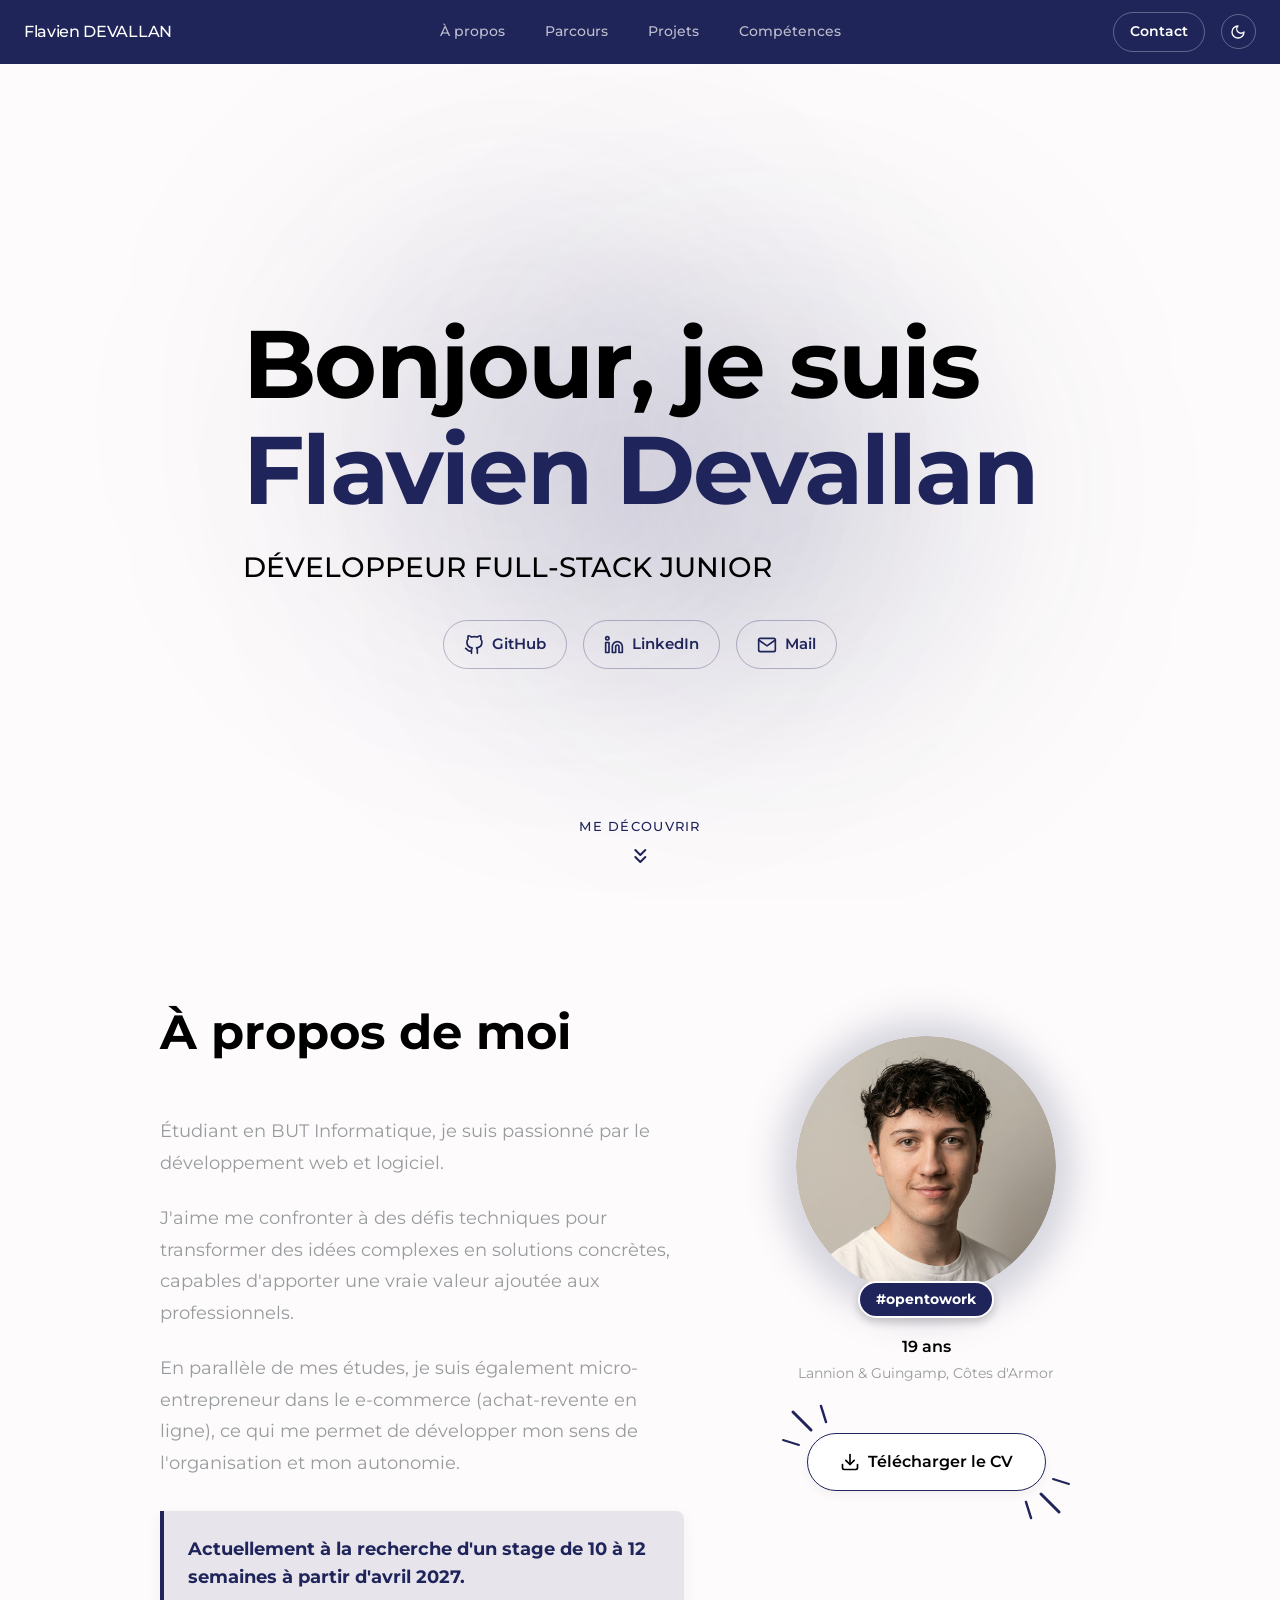
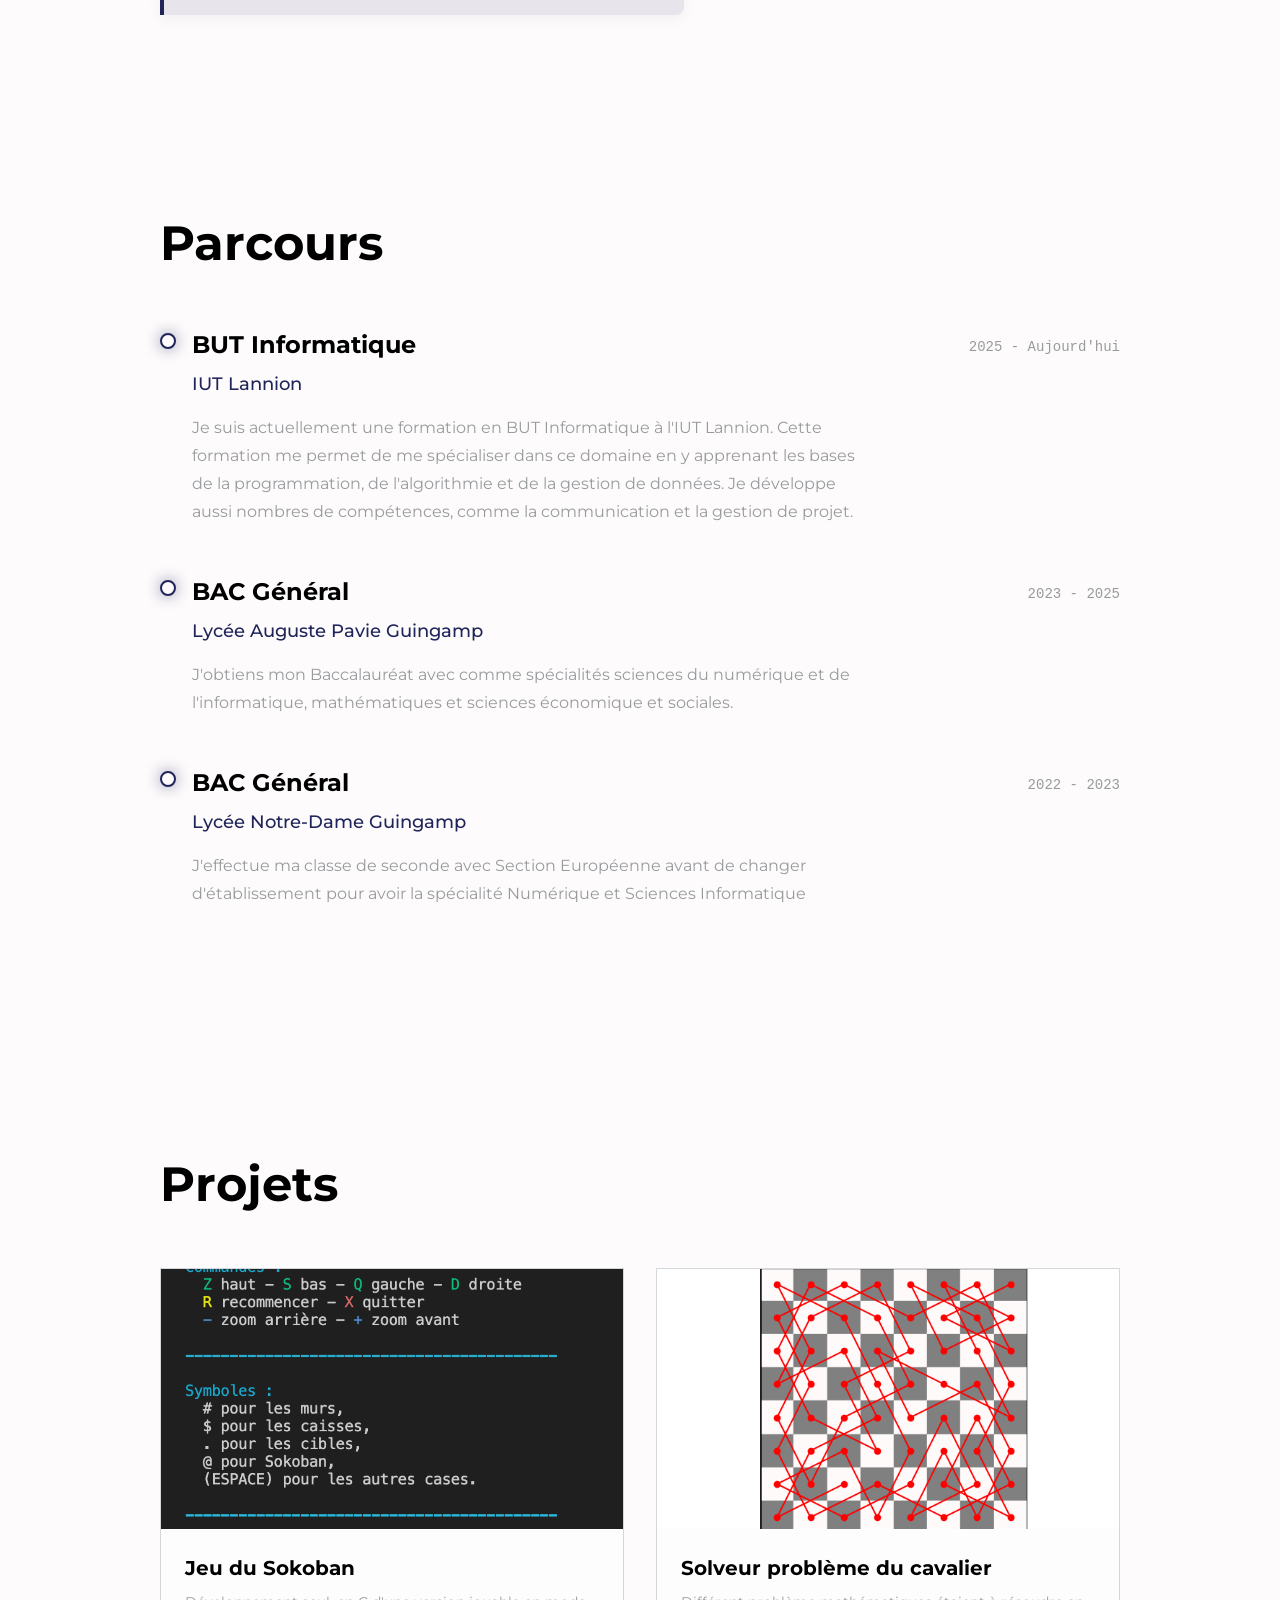
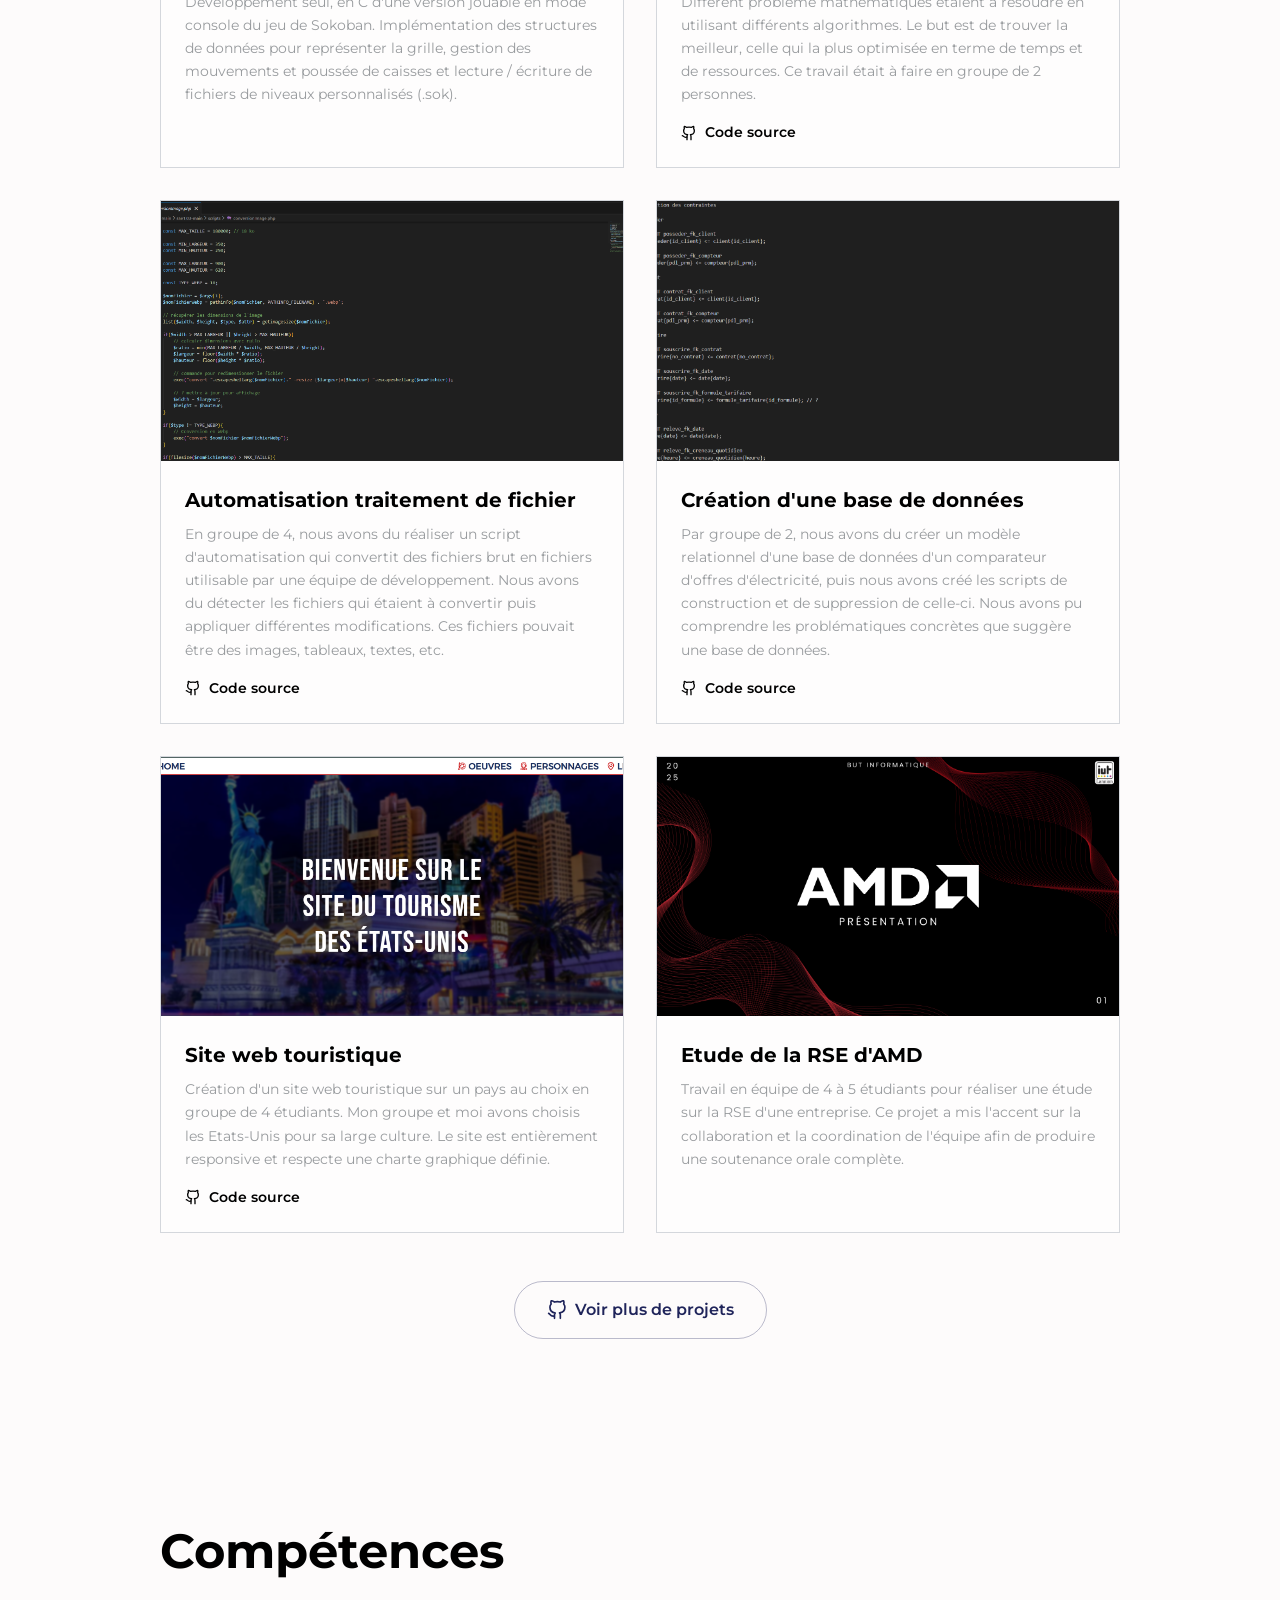
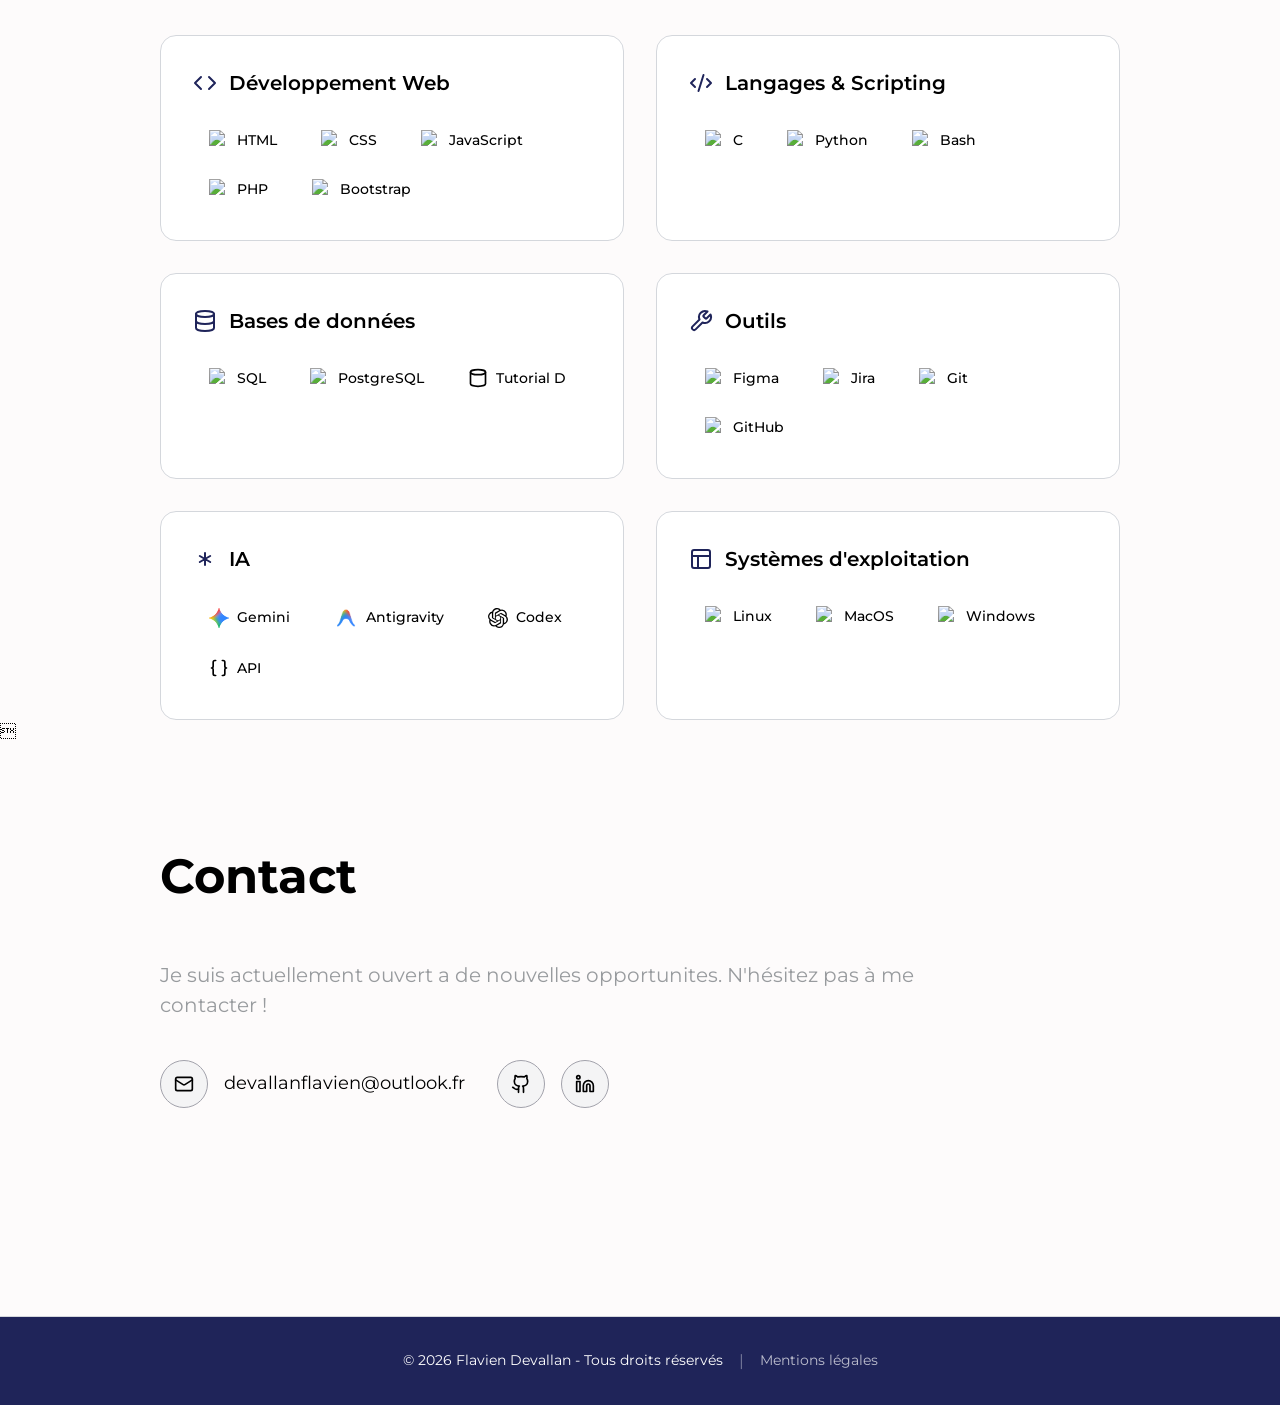
==== commit 6b520cbb: "feat: animating dashed-line in formation section" ====
--- a/index.html
+++ b/index.html
@@ -264,10 +264,10 @@
                         Parcours
                     </h2>
 
-                    <div class="timeline">
-                        <div class="timeline-line"></div>
-
-                        <div class="timeline-item slide-in-left">
+                    <div class="timeline" id="experience-timeline">
+                        <div class="timeline-line-filled" id="timeline-line-filled"></div>
+
+                        <div class="timeline-item">
                             <div class="timeline-dot"></div>
                             <div class="timeline-header">
                                 <h3 class="timeline-role">BUT Informatique</h3>
@@ -282,7 +282,7 @@
                             </p>
                         </div>
 
-                        <div class="timeline-item slide-in-left">
+                        <div class="timeline-item">
                             <div class="timeline-dot"></div>
                             <div class="timeline-header">
                                 <h3 class="timeline-role">BAC Général</h3>
@@ -295,7 +295,7 @@
                             </p>
                         </div>
 
-                        <div class="timeline-item slide-in-left">
+                        <div class="timeline-item">
                             <div class="timeline-dot"></div>
                             <div class="timeline-header">
                                 <h3 class="timeline-role">BAC Général</h3>
--- a/css/style.css
+++ b/css/style.css
@@ -707,13 +707,15 @@
   padding-left: 2rem;
 }
 
-.timeline-line {
+.timeline-line-filled {
   position: absolute;
-  left: 0.45rem;
+  left: calc(0.5rem - 1.5px);
   top: 0;
-  bottom: 0;
-  width: 2px;
-  border-left: 3px dashed var(--primary);
+  height: 0;
+  width: 3px;
+  background-image: repeating-linear-gradient(to bottom, var(--primary) 0, var(--primary) 8px, transparent 8px, transparent 16px);
+  z-index: 1;
+  transition: height 0.1s linear;
 }
 
 .timeline-item {
@@ -732,10 +734,16 @@
   width: 1rem;
   height: 1rem;
   border-radius: 50%;
-  background-color: var(--primary);
+  background-color: var(--background);
   border: 2px solid var(--primary);
   box-shadow: 0 0 15px var(--primary-05);
   transform: translateX(-50%);
+  z-index: 2;
+  transition: background-color 0.4s ease;
+}
+
+.timeline-dot.active {
+  background-color: var(--primary);
 }
 
 .timeline-header {
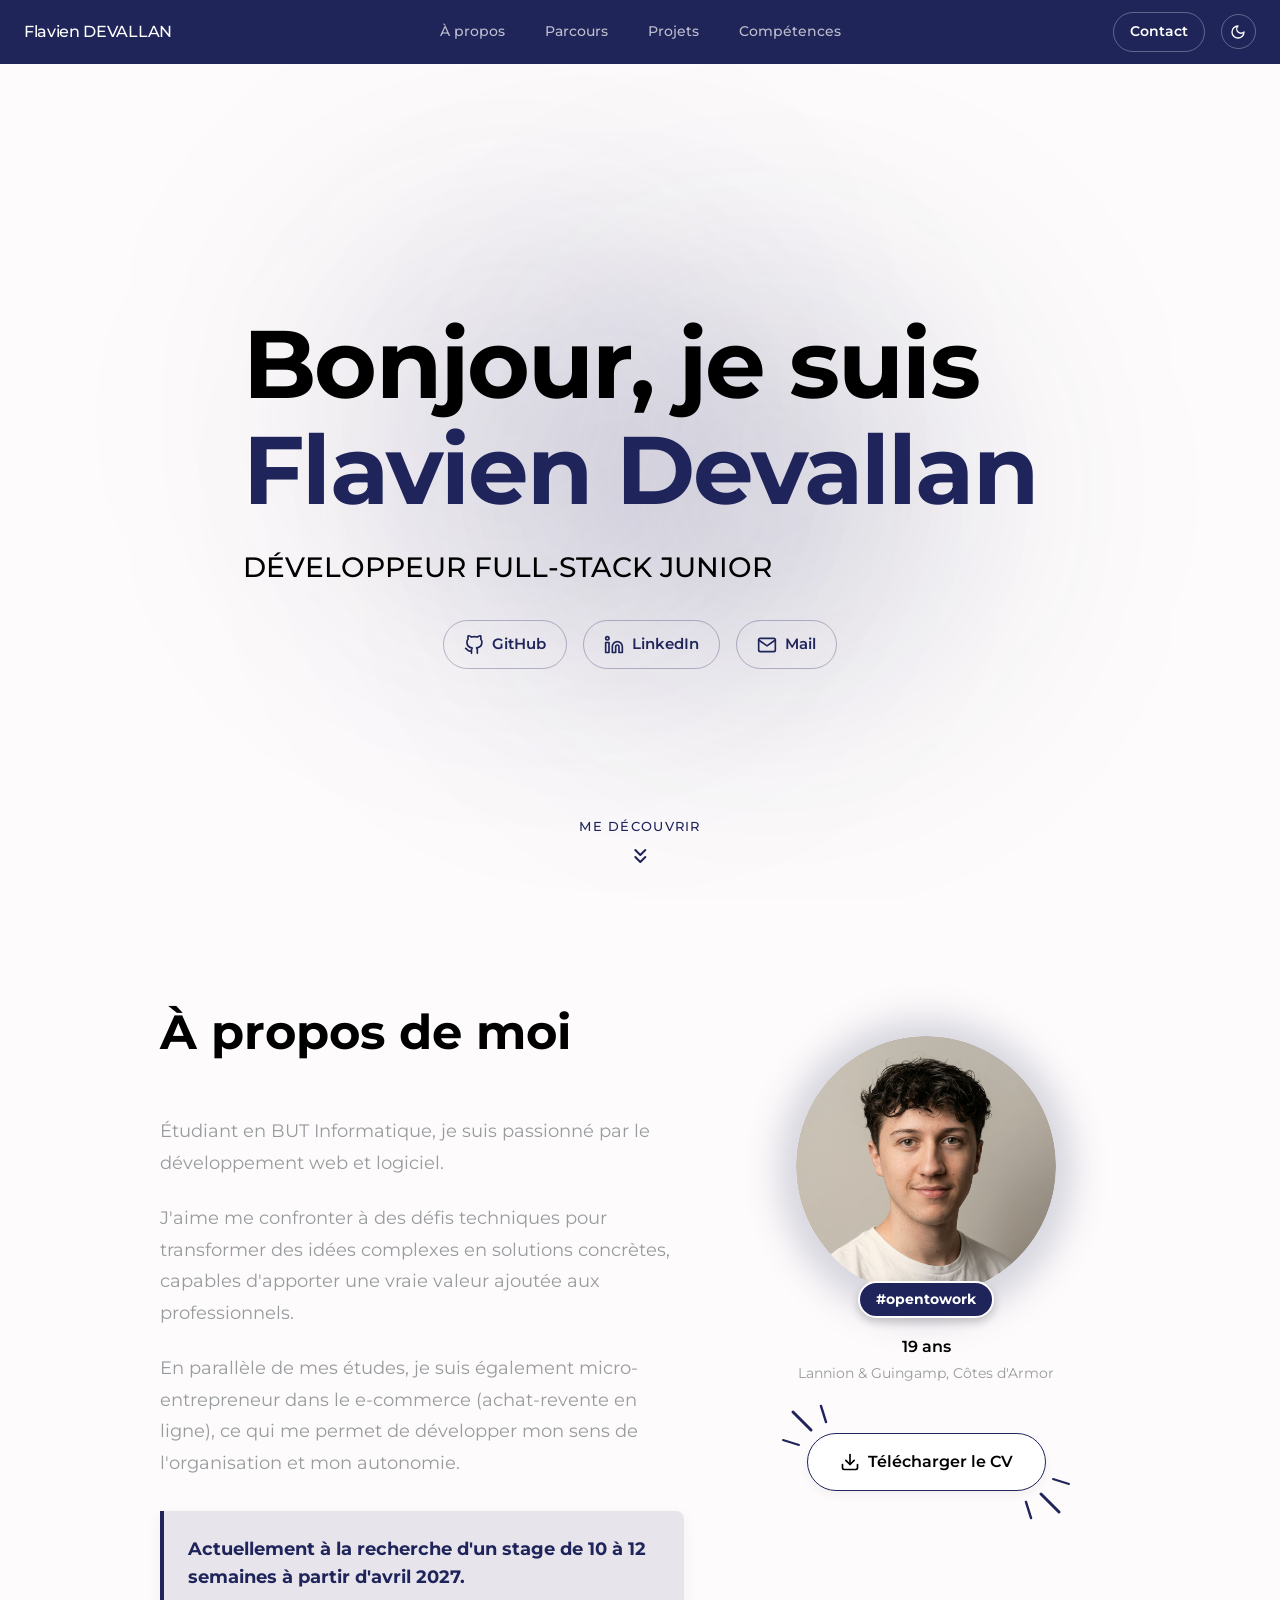
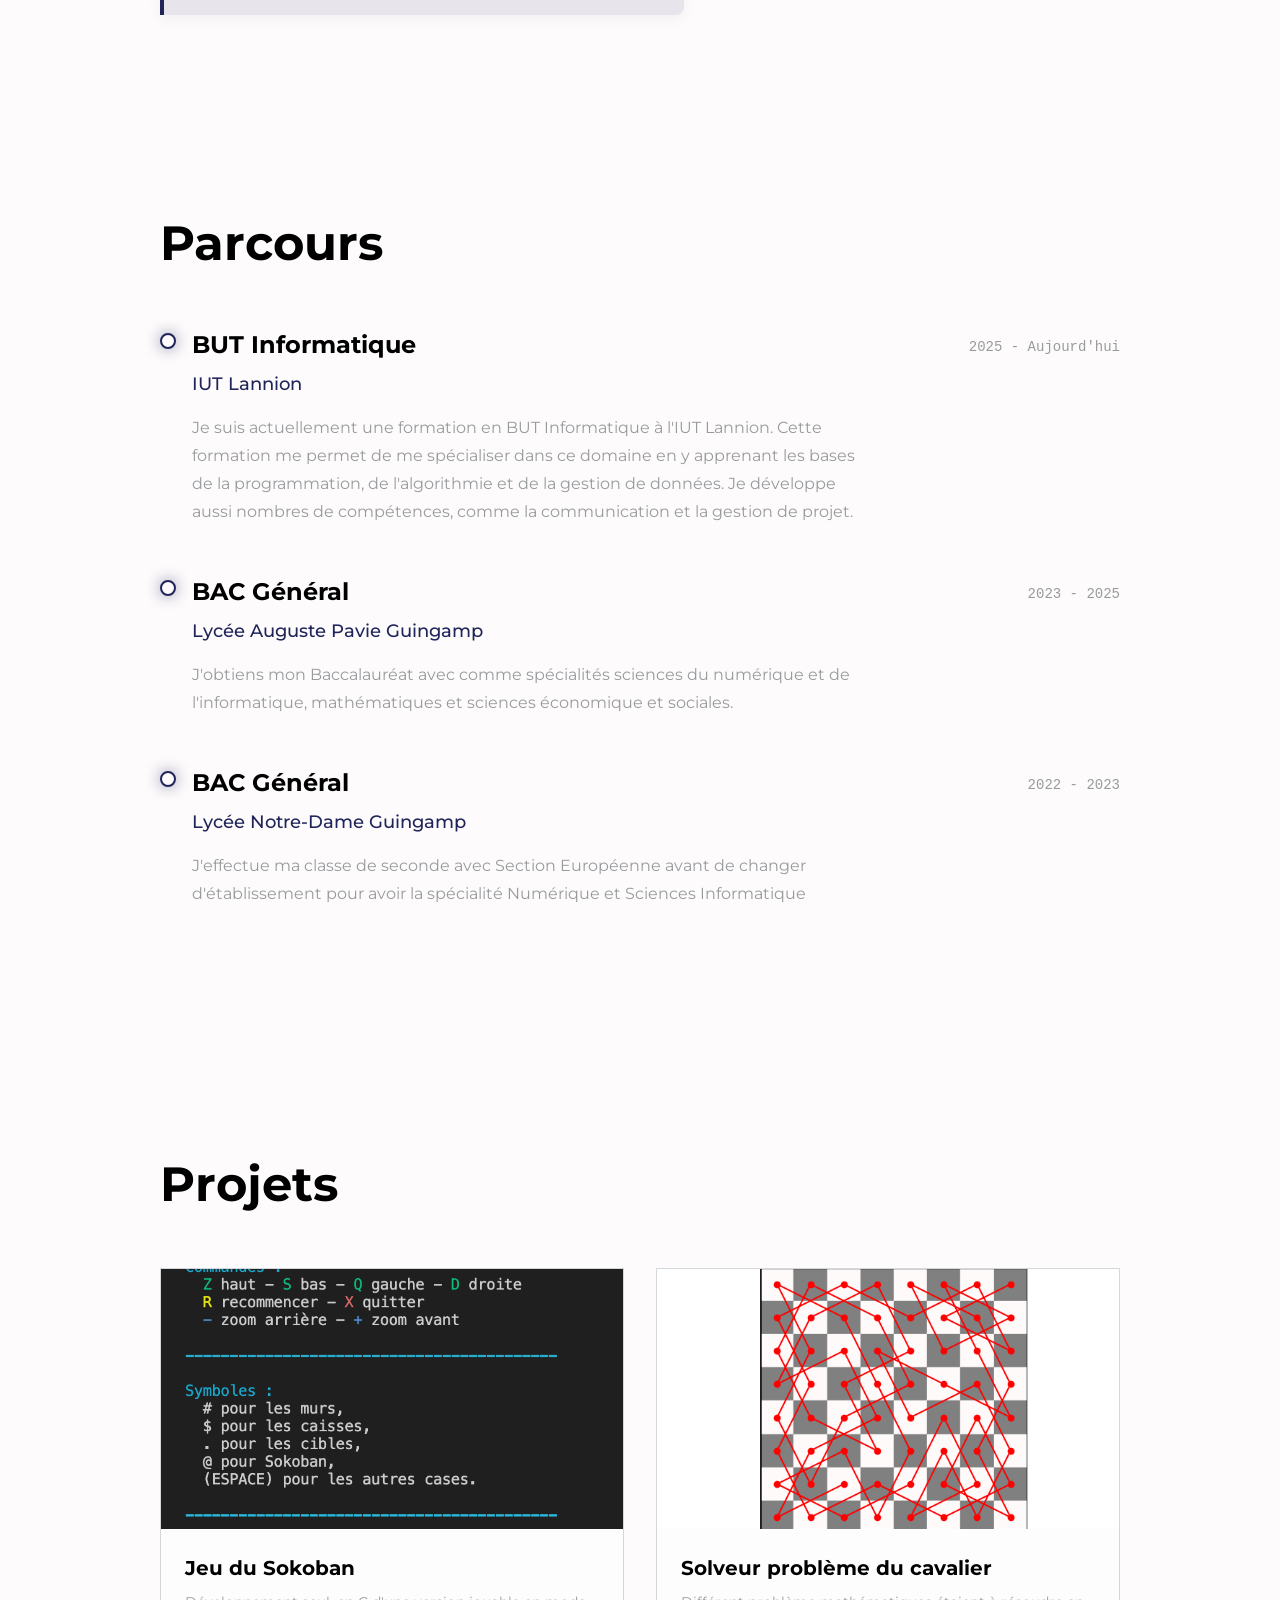
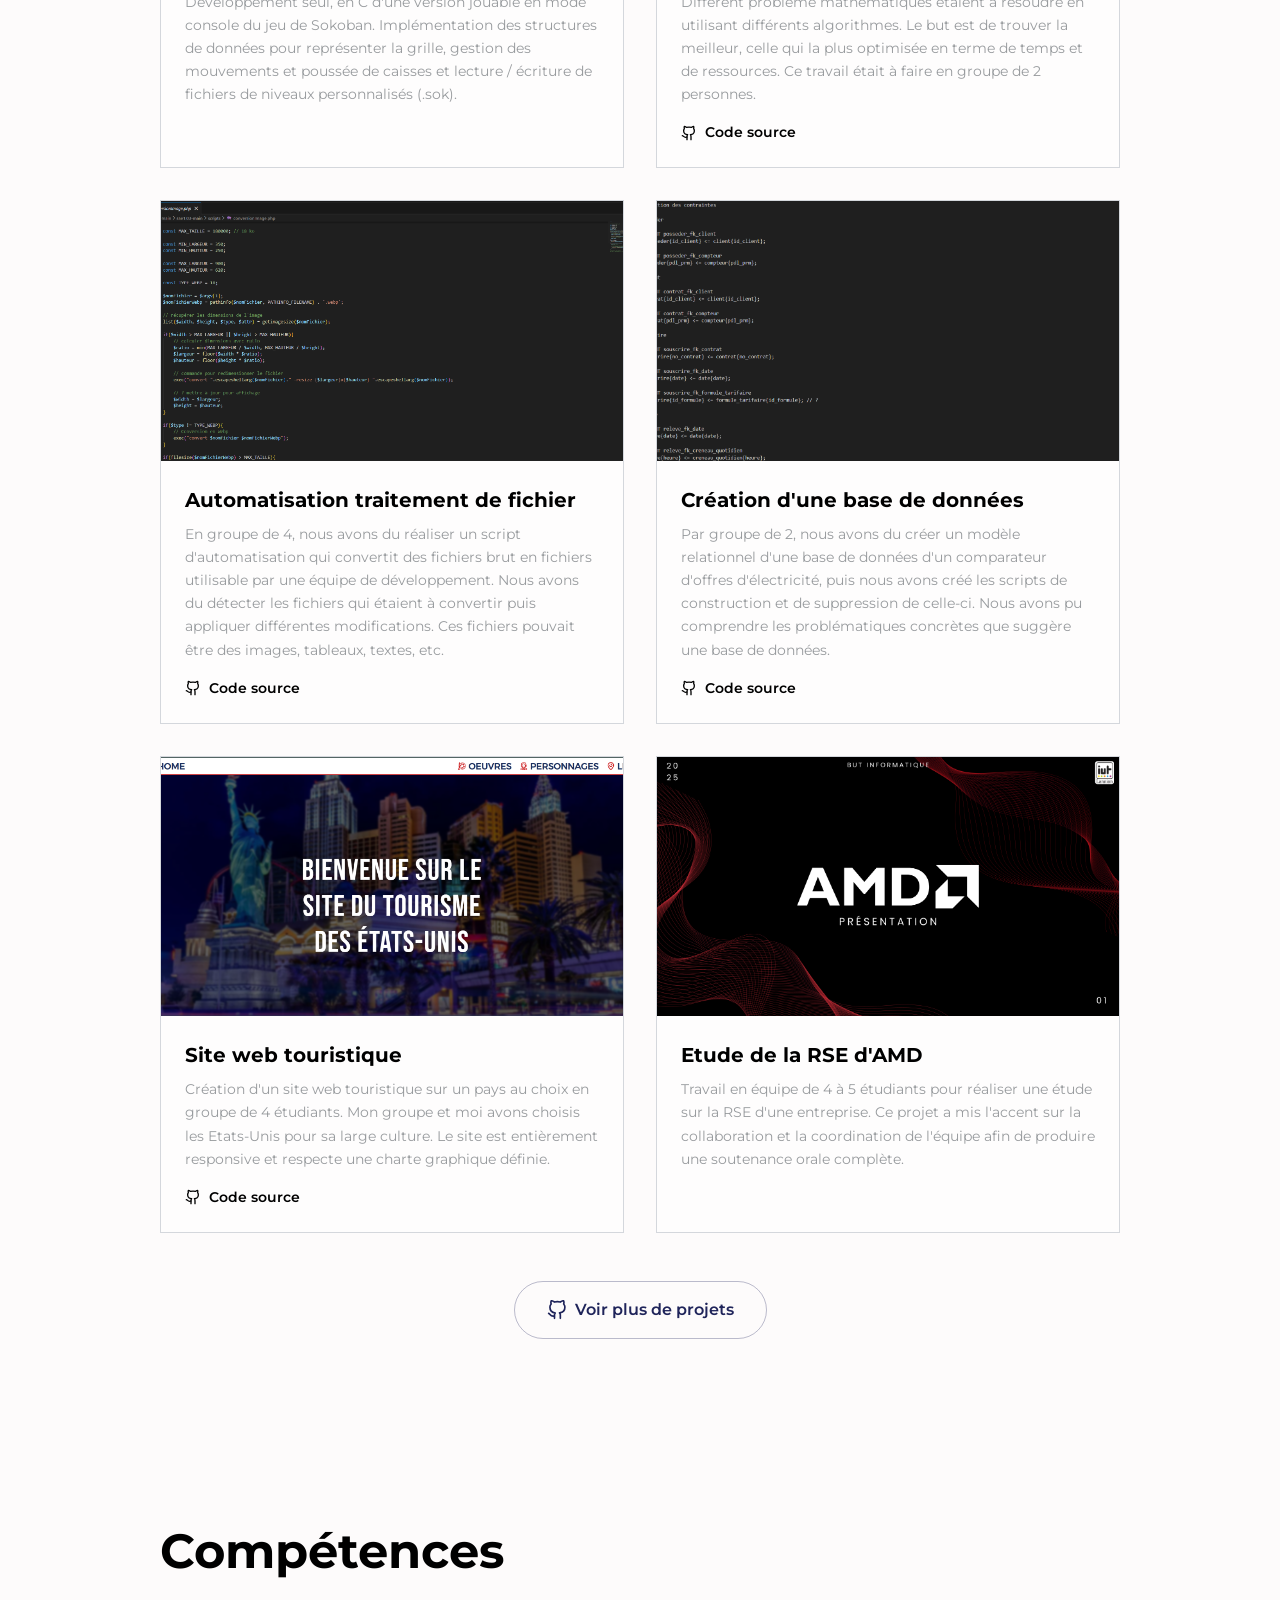
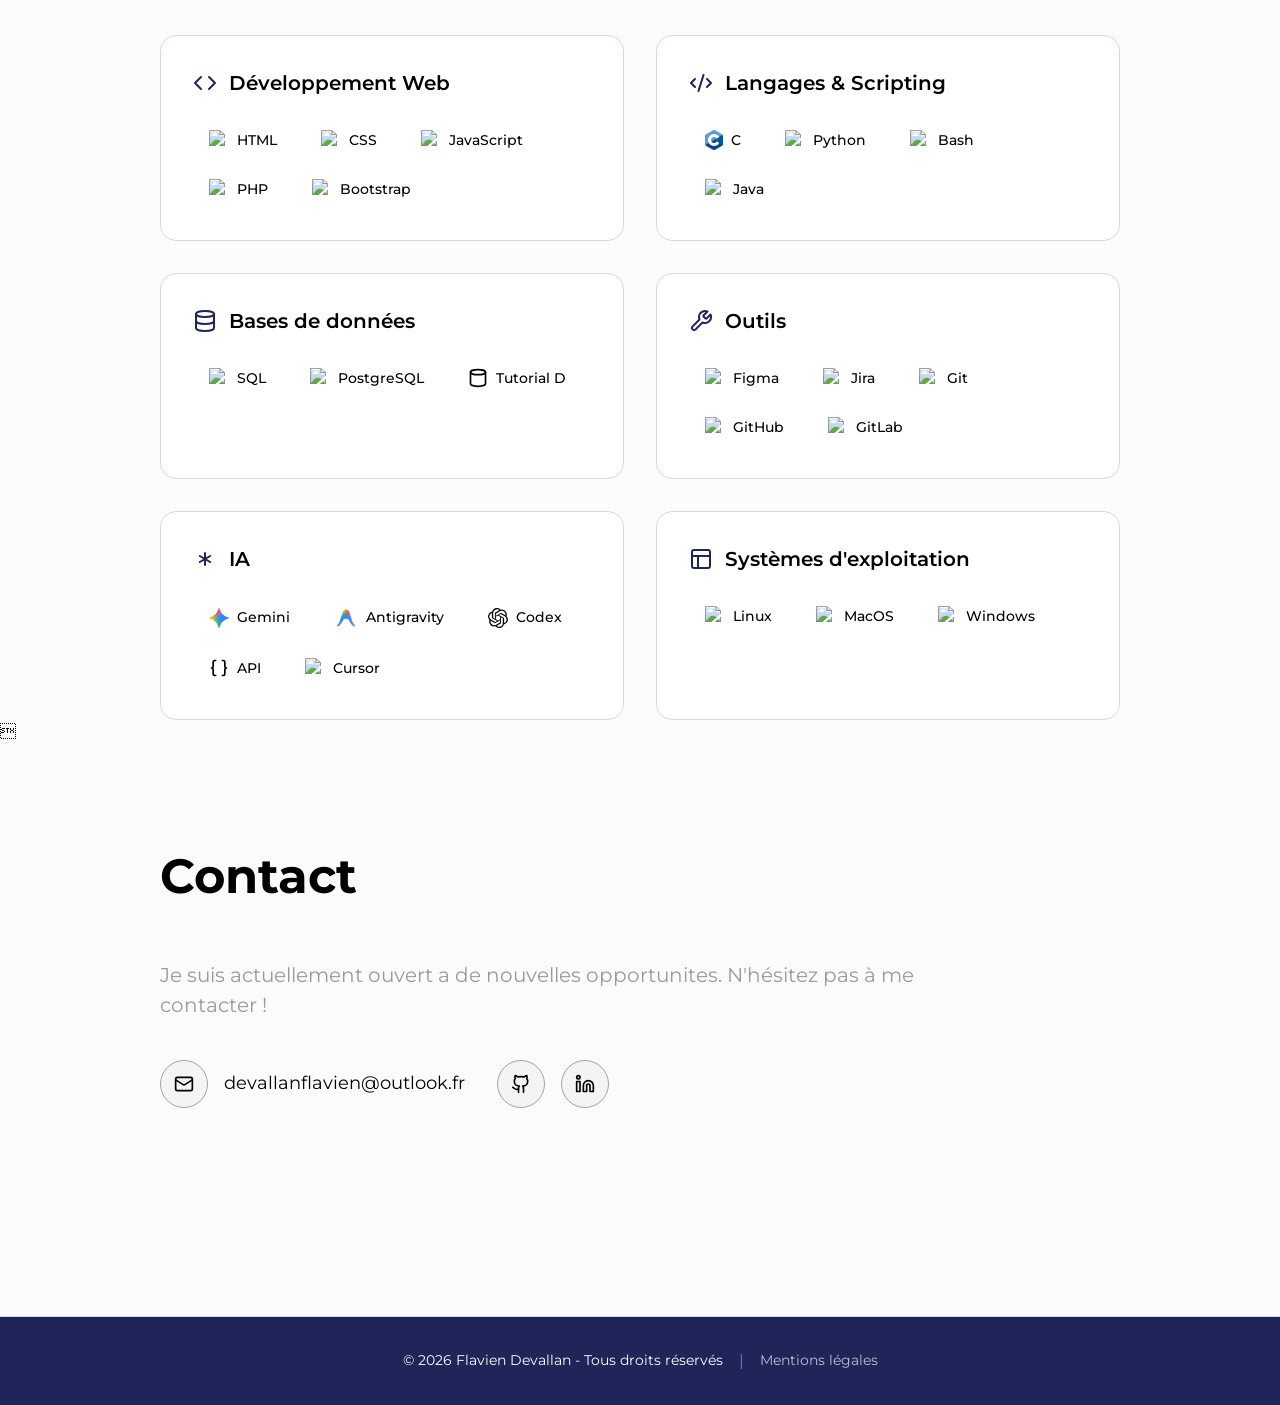
==== commit a377df45: "feat: updating stack" ====
--- a/index.html
+++ b/index.html
@@ -394,7 +394,7 @@
                             </h3>
                             <div class="skill-tags">
                                 <span class="skill-tag">
-                                    <img src="https://cdn.jsdelivr.net/gh/devicons/devicon@latest/icons/c/c-original.svg" alt="C" width="20" height="20">
+                                    <img src="assets/c.png" alt="C" height="20" style="width: auto; object-fit: contain;">
                                     C
                                 </span>
                                 <span class="skill-tag">
@@ -404,6 +404,10 @@
                                 <span class="skill-tag">
                                     <img src="https://cdn.jsdelivr.net/gh/devicons/devicon@latest/icons/bash/bash-original.svg" alt="Bash" width="20" height="20">
                                     Bash
+                                </span>
+                                <span class="skill-tag">
+                                    <img src="https://cdn.jsdelivr.net/gh/devicons/devicon@latest/icons/java/java-original.svg" alt="Java" width="20" height="20">
+                                    Java
                                 </span>
                             </div>
                         </div>
@@ -465,6 +469,10 @@
                                     <img src="https://cdn.jsdelivr.net/gh/devicons/devicon@latest/icons/github/github-original.svg" alt="GitHub" width="20" height="20">
                                     GitHub
                                 </span>
+                                <span class="skill-tag">
+                                    <img src="https://cdn.jsdelivr.net/gh/devicons/devicon@latest/icons/gitlab/gitlab-original.svg" alt="GitLab" width="20" height="20">
+                                    GitLab
+                                </span>
                             </div>
                         </div>
 
@@ -493,6 +501,10 @@
                                         <path d="M16 21h1a2 2 0 0 0 2-2v-5c0-1.1.9-2 2-2a2 2 0 0 1-2-2V5a2 2 0 0 0-2-2h-1"/>
                                     </svg>
                                     API
+                                </span>
+                                <span class="skill-tag">
+                                    <img src="https://cdn.simpleicons.org/cursor" alt="Cursor" width="20" height="20">
+                                    Cursor
                                 </span>
                             </div>
                         </div>
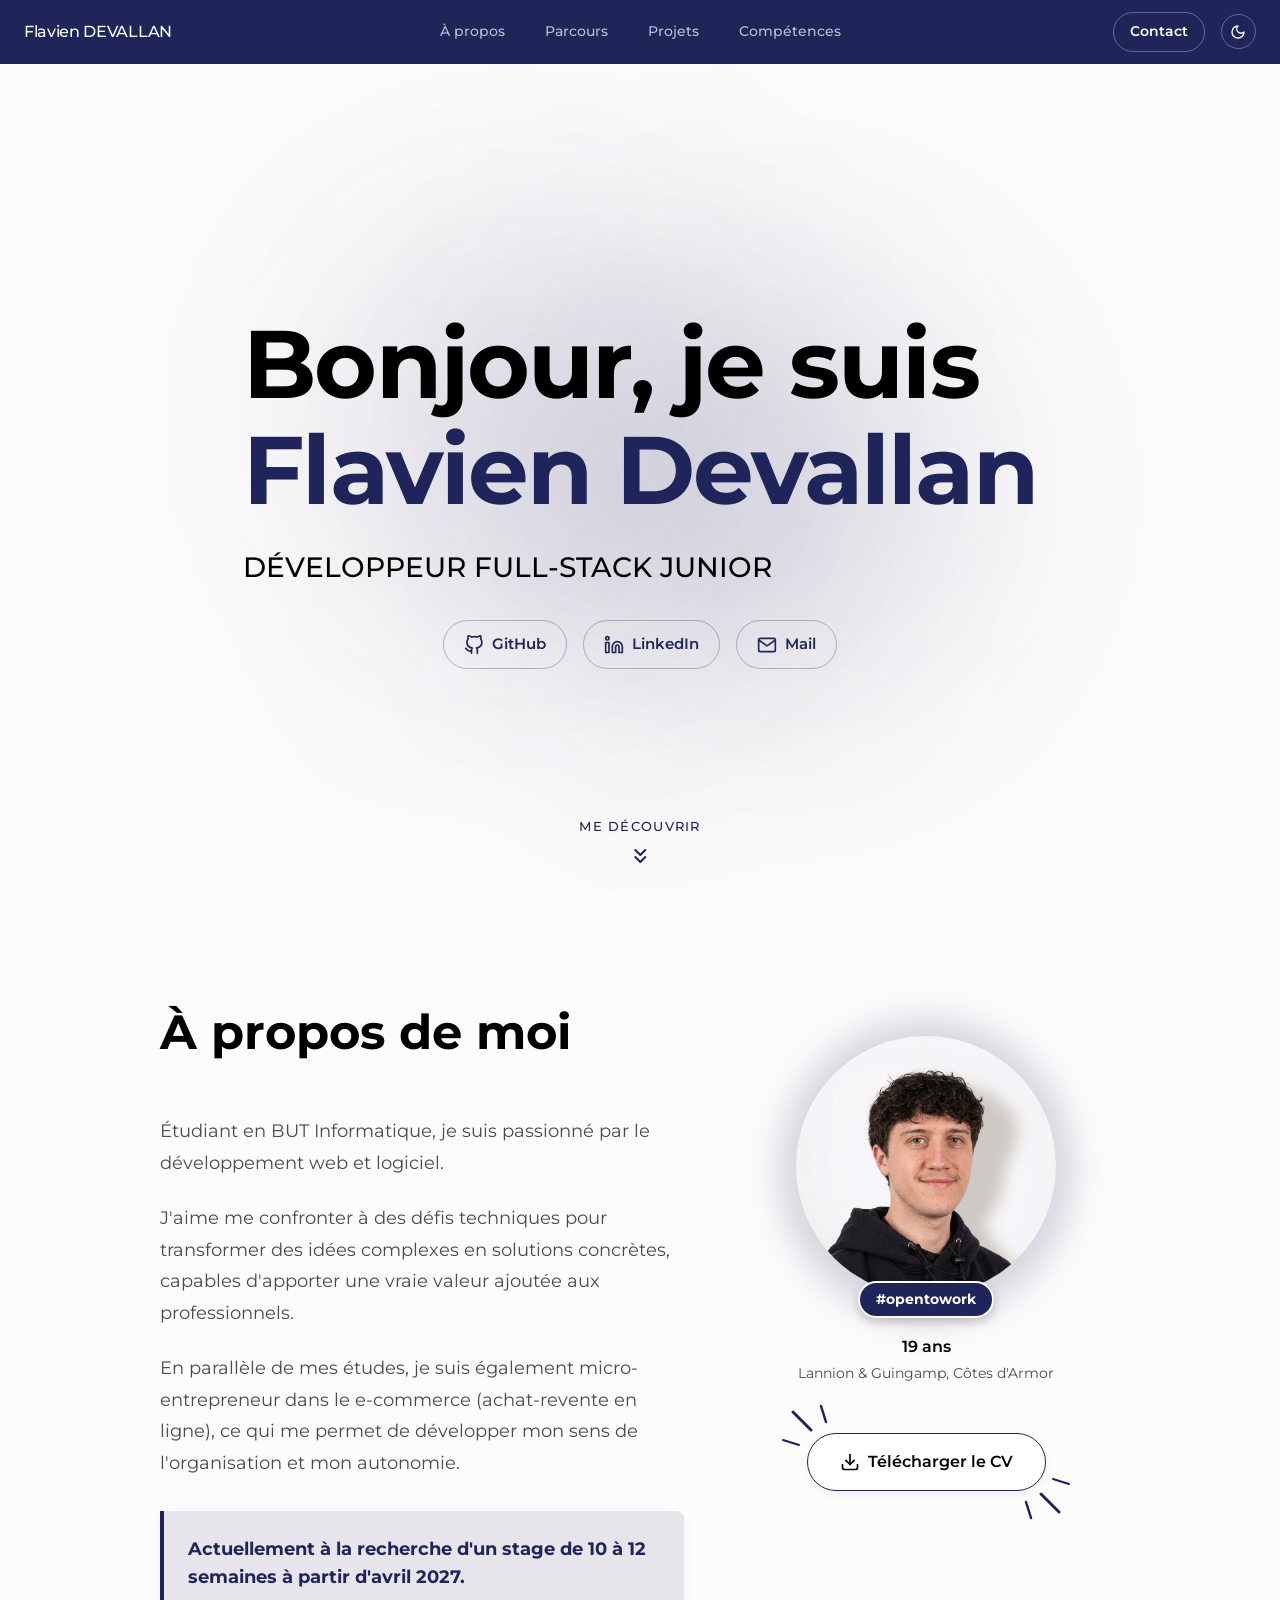
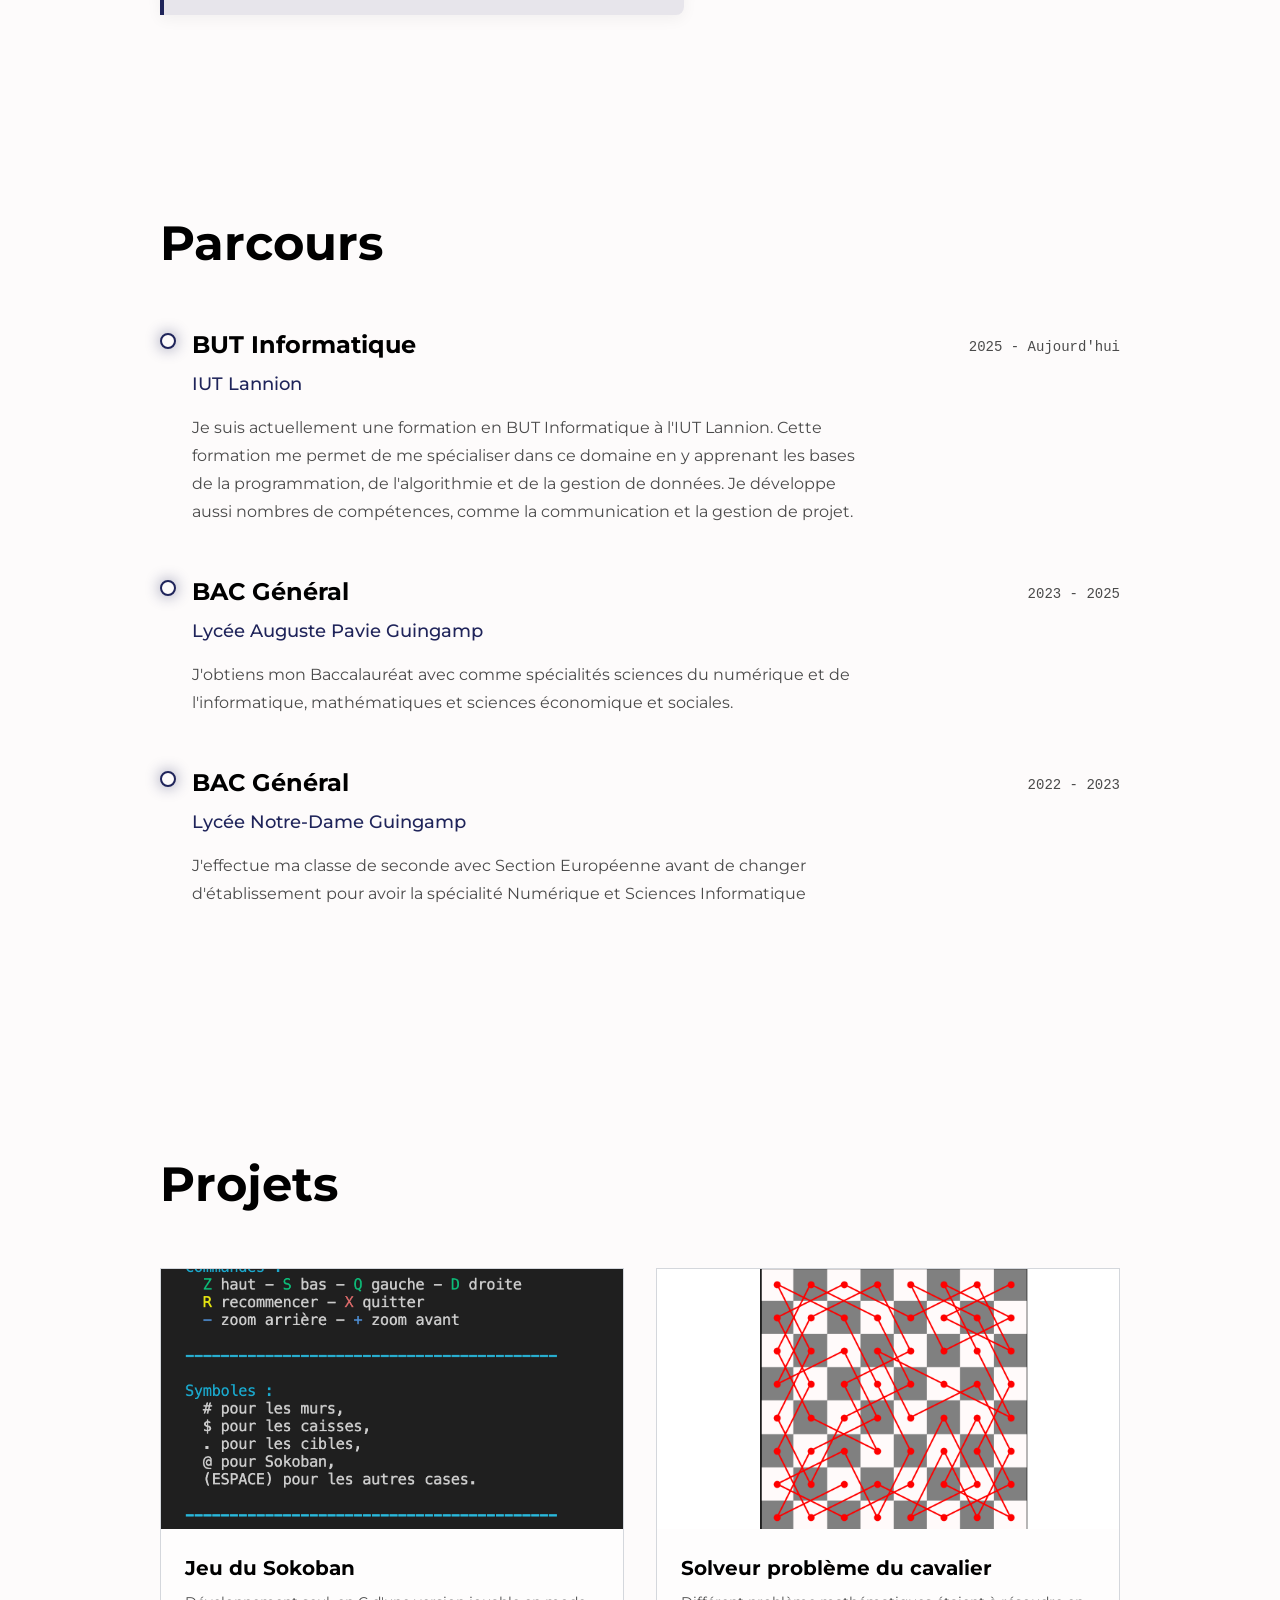
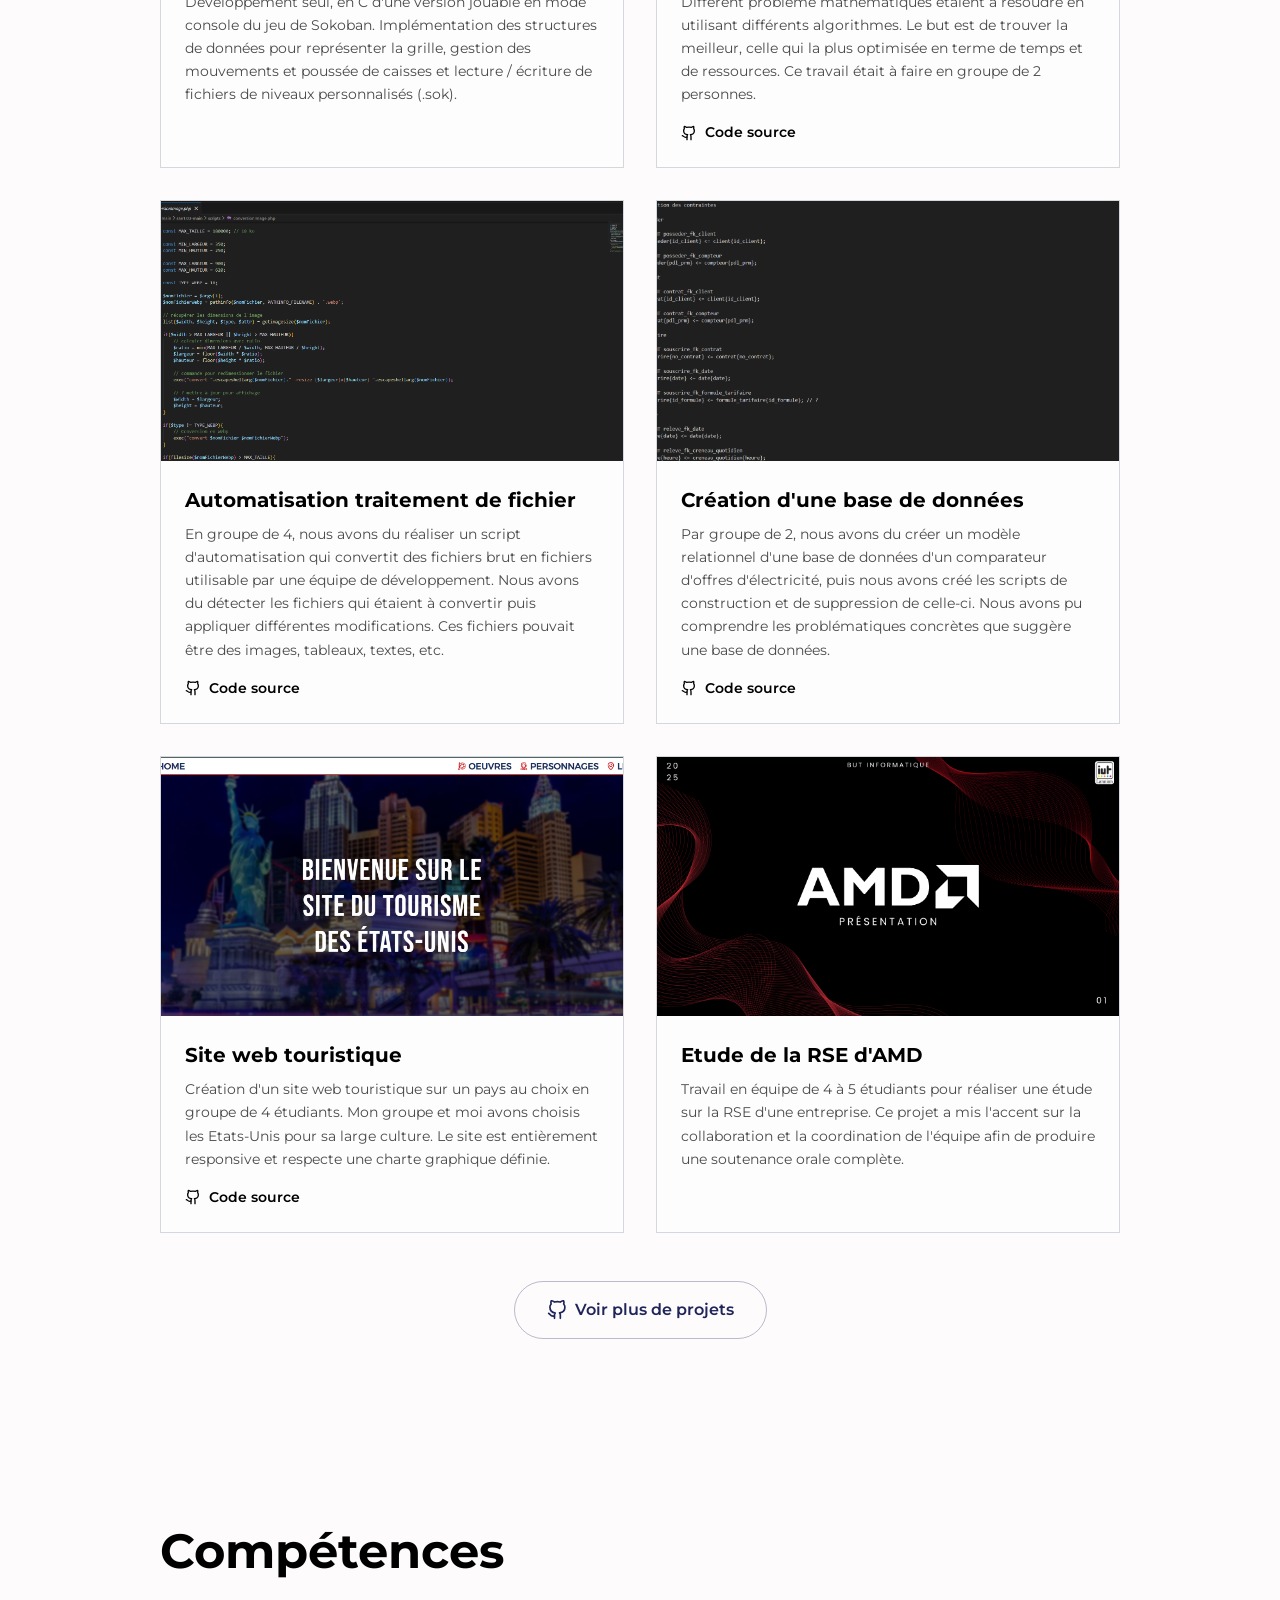
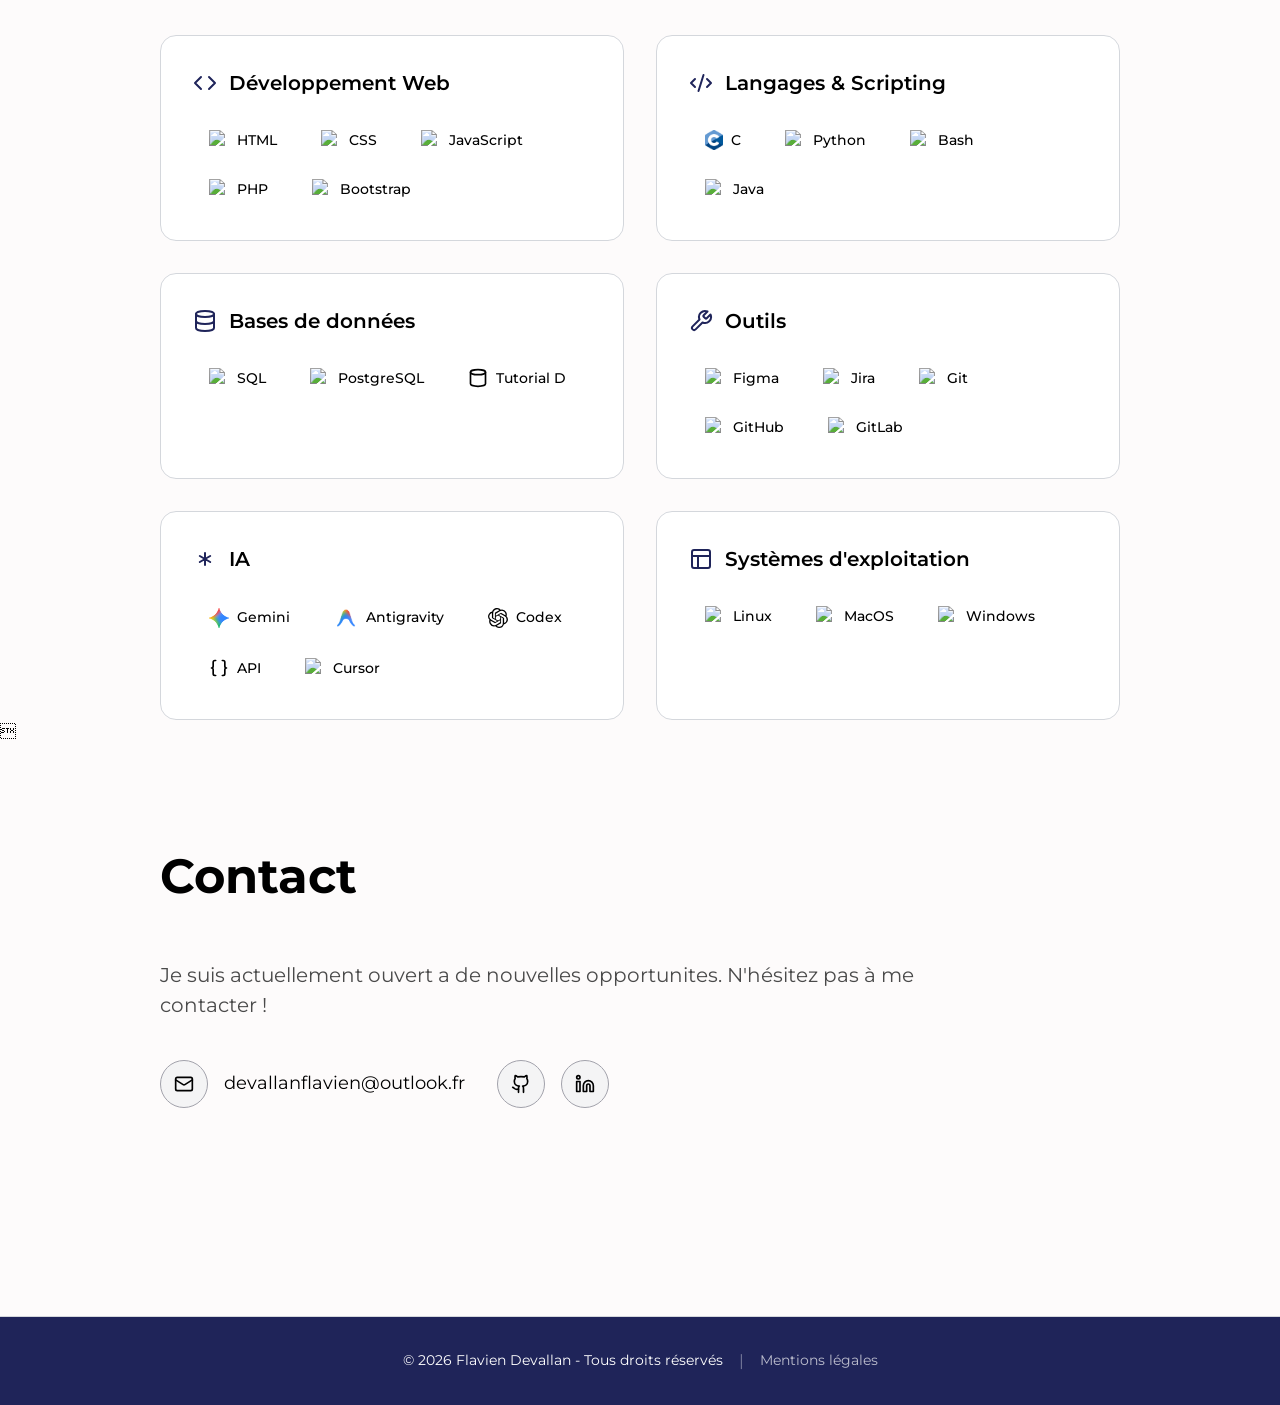
==== commit 4ce96cfa: "refractor: delete comments" ====
--- a/index.html
+++ b/index.html
@@ -4,27 +4,28 @@
 <head>
     <meta charset="UTF-8">
     <meta name="viewport" content="width=device-width, initial-scale=1.0">
-    <title>Flavien Devallan | Portfolio - Développeur Web & Informatique</title>
+    <title>Flavien Devallan | Portfolio</title>
     <link rel="icon" type="image/png" href="assets/logofd.png" />
-    
-    <!-- SEO & Meta Description -->
-    <meta name="description" content="Découvrez le portfolio de Flavien Devallan, étudiant en BUT Informatique. Projets, compétences en développement web (HTML, CSS, JS, PHP), IA et bases de données.">
-    <meta name="keywords" content="Flavien Devallan, portfolio, développeur web, BUT Informatique, HTML, CSS, JavaScript, PHP, IA, développeur junior">
+
+    <meta name="description"
+        content="Découvrez le portfolio de Flavien Devallan, étudiant en BUT Informatique. Projets, compétences en développement web (HTML, CSS, JS, PHP), IA et bases de données.">
+    <meta name="keywords"
+        content="Flavien Devallan, portfolio, développeur web, BUT Informatique, HTML, CSS, JavaScript, PHP, IA, développeur junior">
     <meta name="author" content="Flavien Devallan">
     <meta name="robots" content="index, follow">
     <meta name="theme-color" content="#1f245a">
 
-    <!-- Open Graph / Facebook / LinkedIn -->
     <meta property="og:type" content="website">
     <meta property="og:title" content="Flavien Devallan | Portfolio">
-    <meta property="og:description" content="Découvrez le portfolio de Flavien Devallan, étudiant en BUT Informatique. Projets, compétences en développement web et IA.">
+    <meta property="og:description"
+        content="Découvrez le portfolio de Flavien Devallan, étudiant en BUT Informatique. Projets, compétences en développement web et IA.">
     <meta property="og:image" content="assets/photo_profil.png">
     <meta property="og:url" content="https://fleuved.github.io/">
 
-    <!-- Twitter -->
     <meta name="twitter:card" content="summary_large_image">
     <meta name="twitter:title" content="Flavien Devallan | Portfolio">
-    <meta name="twitter:description" content="Découvrez le portfolio de Flavien Devallan, étudiant en BUT Informatique. Projets, compétences en développement web et IA.">
+    <meta name="twitter:description"
+        content="Découvrez le portfolio de Flavien Devallan, étudiant en BUT Informatique. Projets, compétences en développement web et IA.">
     <meta name="twitter:image" content="assets/photo_profil.png">
     <link rel="preconnect" href="https://fonts.googleapis.com">
     <link rel="preconnect" href="https://fonts.gstatic.com" crossorigin>
@@ -32,7 +33,6 @@
         rel="stylesheet">
 
     <link rel="stylesheet" href="css/style.css">
-
 
     <script>
         const urlParams = new URLSearchParams(window.location.search);
@@ -48,7 +48,6 @@
         }
     </script>
 
-    <!-- Structured Data (JSON-LD) -->
     <script type="application/ld+json">
     {
       "@context": "https://schema.org",
@@ -67,7 +66,6 @@
 
 <body>
 
-
     <div id="page-loader" class="page-loader">
         <svg class="spinner" xmlns="http://www.w3.org/2000/svg" width="40" height="40" viewBox="0 0 24 24" fill="none"
             stroke="currentColor" stroke-width="2" stroke-linecap="round" stroke-linejoin="round">
@@ -75,21 +73,18 @@
         </svg>
     </div>
 
-
     <div class="animated-bg">
         <div class="blob blob-1"></div>
         <div class="blob blob-2"></div>
         <div class="blob blob-3"></div>
     </div>
 
-
     <nav class="navbar" id="navbar">
         <div class="nav-container">
 
             <div class="nav-left">
                 <a href="#" class="nav-logo">Flavien DEVALLAN</a>
             </div>
-
 
             <div class="nav-center">
                 <a href="#about" class="nav-link">À propos</a>
@@ -97,7 +92,6 @@
                 <a href="#projects" class="nav-link">Projets</a>
                 <a href="#skills" class="nav-link">Compétences</a>
             </div>
-
 
             <div class="nav-right">
                 <a href="#contact" class="nav-link btn-contact">Contact</a>
@@ -181,7 +175,6 @@
             </div>
         </section>
 
-
         <section id="about" class="section about-section">
             <div class="container">
                 <div class="section-content fade-up">
@@ -221,7 +214,7 @@
                             <div style="position: relative; display: inline-block;">
                                 <svg width="260" height="120" viewBox="0 0 260 120"
                                     style="position: absolute; top: 50%; left: 50%; transform: translate(-50%, -50%); pointer-events: none; z-index: 0; overflow: visible;">
-                                    <!-- Top-Left lines -->
+                                    
                                     <path d="M 15,28 L -3,10" stroke="var(--primary)" stroke-width="3"
                                         stroke-linecap="round" />
                                     <path d="M 3,43 L -13,38" stroke="var(--primary)" stroke-width="2"
@@ -229,7 +222,6 @@
                                     <path d="M 30,20 L 25,4" stroke="var(--primary)" stroke-width="2.5"
                                         stroke-linecap="round" />
 
-                                    <!-- Bottom-Right lines -->
                                     <path d="M 245,92 L 263,110" stroke="var(--primary)" stroke-width="3"
                                         stroke-linecap="round" />
                                     <path d="M 257,77 L 273,82" stroke="var(--primary)" stroke-width="2"
@@ -237,8 +229,8 @@
                                     <path d="M 230,100 L 235,116" stroke="var(--primary)" stroke-width="2.5"
                                         stroke-linecap="round" />
                                 </svg>
-                                <a href="assets/CV_Flavien_DEVALLAN.pdf" download="CV_Flavien_DEVALLAN.pdf" class="btn btn-white group"
-                                    style="position: relative; z-index: 1;">
+                                <a href="assets/CV_Flavien_DEVALLAN.pdf" download="CV_Flavien_DEVALLAN.pdf"
+                                    class="btn btn-white group" style="position: relative; z-index: 1;">
                                     <span class="btn-bg"></span>
                                     <svg class="icon-download z-10" xmlns="http://www.w3.org/2000/svg" width="20"
                                         height="20" viewBox="0 0 24 24" fill="none" stroke="currentColor"
@@ -256,7 +248,6 @@
             </div>
         </section>
 
-
         <section id="experience" class="section experience-section">
             <div class="container">
                 <div class="section-content fade-up">
@@ -311,7 +302,6 @@
                 </div>
             </div>
         </section>
-
 
         <section id="projects" class="section projects-section">
             <div class="container">
@@ -339,13 +329,12 @@
             </div>
         </section>
 
-
         <section id="skills" class="section skills-section">
             <div class="container">
                 <div class="section-content fade-up">
                     <h2 class="section-title">Compétences</h2>
                     <div class="skills-grid">
-                        <!-- Dev Web -->
+                        
                         <div class="skill-category-card">
                             <h3 class="skill-category-title">
                                 <svg xmlns="http://www.w3.org/2000/svg" width="24" height="24" viewBox="0 0 24 24"
@@ -358,29 +347,33 @@
                             </h3>
                             <div class="skill-tags">
                                 <span class="skill-tag">
-                                    <img src="https://cdn.jsdelivr.net/gh/devicons/devicon@latest/icons/html5/html5-original.svg" alt="HTML5" width="20" height="20">
+                                    <img src="https://cdn.jsdelivr.net/gh/devicons/devicon@latest/icons/html5/html5-original.svg"
+                                        alt="HTML5" width="20" height="20">
                                     HTML
                                 </span>
                                 <span class="skill-tag">
-                                    <img src="https://cdn.jsdelivr.net/gh/devicons/devicon@latest/icons/css3/css3-original.svg" alt="CSS3" width="20" height="20">
+                                    <img src="https://cdn.jsdelivr.net/gh/devicons/devicon@latest/icons/css3/css3-original.svg"
+                                        alt="CSS3" width="20" height="20">
                                     CSS
                                 </span>
                                 <span class="skill-tag">
-                                    <img src="https://cdn.jsdelivr.net/gh/devicons/devicon@latest/icons/javascript/javascript-original.svg" alt="JavaScript" width="20" height="20">
+                                    <img src="https://cdn.jsdelivr.net/gh/devicons/devicon@latest/icons/javascript/javascript-original.svg"
+                                        alt="JavaScript" width="20" height="20">
                                     JavaScript
                                 </span>
                                 <span class="skill-tag">
-                                    <img src="https://cdn.jsdelivr.net/gh/devicons/devicon@latest/icons/php/php-original.svg" alt="PHP" width="20" height="20">
+                                    <img src="https://cdn.jsdelivr.net/gh/devicons/devicon@latest/icons/php/php-original.svg"
+                                        alt="PHP" width="20" height="20">
                                     PHP
                                 </span>
                                 <span class="skill-tag">
-                                    <img src="https://cdn.jsdelivr.net/gh/devicons/devicon@latest/icons/bootstrap/bootstrap-original.svg" alt="Bootstrap" width="20" height="20">
+                                    <img src="https://cdn.jsdelivr.net/gh/devicons/devicon@latest/icons/bootstrap/bootstrap-original.svg"
+                                        alt="Bootstrap" width="20" height="20">
                                     Bootstrap
                                 </span>
                             </div>
                         </div>
 
-                        <!-- Langages & Scripting -->
                         <div class="skill-category-card">
                             <h3 class="skill-category-title">
                                 <svg xmlns="http://www.w3.org/2000/svg" width="24" height="24" viewBox="0 0 24 24"
@@ -394,25 +387,28 @@
                             </h3>
                             <div class="skill-tags">
                                 <span class="skill-tag">
-                                    <img src="assets/c.png" alt="C" height="20" style="width: auto; object-fit: contain;">
+                                    <img src="assets/c.png" alt="C" height="20"
+                                        style="width: auto; object-fit: contain;">
                                     C
                                 </span>
                                 <span class="skill-tag">
-                                    <img src="https://cdn.jsdelivr.net/gh/devicons/devicon@latest/icons/python/python-original.svg" alt="Python" width="20" height="20">
+                                    <img src="https://cdn.jsdelivr.net/gh/devicons/devicon@latest/icons/python/python-original.svg"
+                                        alt="Python" width="20" height="20">
                                     Python
                                 </span>
                                 <span class="skill-tag">
-                                    <img src="https://cdn.jsdelivr.net/gh/devicons/devicon@latest/icons/bash/bash-original.svg" alt="Bash" width="20" height="20">
+                                    <img src="https://cdn.jsdelivr.net/gh/devicons/devicon@latest/icons/bash/bash-original.svg"
+                                        alt="Bash" width="20" height="20">
                                     Bash
                                 </span>
                                 <span class="skill-tag">
-                                    <img src="https://cdn.jsdelivr.net/gh/devicons/devicon@latest/icons/java/java-original.svg" alt="Java" width="20" height="20">
+                                    <img src="https://cdn.jsdelivr.net/gh/devicons/devicon@latest/icons/java/java-original.svg"
+                                        alt="Java" width="20" height="20">
                                     Java
                                 </span>
                             </div>
                         </div>
 
-                        <!-- Bases de données -->
                         <div class="skill-category-card">
                             <h3 class="skill-category-title">
                                 <svg xmlns="http://www.w3.org/2000/svg" width="24" height="24" viewBox="0 0 24 24"
@@ -426,21 +422,26 @@
                             </h3>
                             <div class="skill-tags">
                                 <span class="skill-tag">
-                                    <img src="https://cdn.jsdelivr.net/gh/devicons/devicon@latest/icons/azuresqldatabase/azuresqldatabase-original.svg" alt="SQL" width="20" height="20">
+                                    <img src="https://cdn.jsdelivr.net/gh/devicons/devicon@latest/icons/azuresqldatabase/azuresqldatabase-original.svg"
+                                        alt="SQL" width="20" height="20">
                                     SQL
                                 </span>
                                 <span class="skill-tag">
-                                    <img src="https://cdn.jsdelivr.net/gh/devicons/devicon@latest/icons/postgresql/postgresql-original.svg" alt="PostgreSQL" width="20" height="20">
+                                    <img src="https://cdn.jsdelivr.net/gh/devicons/devicon@latest/icons/postgresql/postgresql-original.svg"
+                                        alt="PostgreSQL" width="20" height="20">
                                     PostgreSQL
                                 </span>
                                 <span class="skill-tag">
-                                    <svg width="20" height="20" viewBox="0 0 24 24" fill="none" stroke="currentColor" stroke-width="2" stroke-linecap="round" stroke-linejoin="round"><ellipse cx="12" cy="5" rx="9" ry="3"/><path d="M3 5v14c0 1.66 4 3 9 3s9-1.34 9-3V5"/></svg>
+                                    <svg width="20" height="20" viewBox="0 0 24 24" fill="none" stroke="currentColor"
+                                        stroke-width="2" stroke-linecap="round" stroke-linejoin="round">
+                                        <ellipse cx="12" cy="5" rx="9" ry="3" />
+                                        <path d="M3 5v14c0 1.66 4 3 9 3s9-1.34 9-3V5" />
+                                    </svg>
                                     Tutorial D
                                 </span>
                             </div>
                         </div>
 
-                        <!-- Outils & Environnement -->
                         <div class="skill-category-card">
                             <h3 class="skill-category-title">
                                 <svg xmlns="http://www.w3.org/2000/svg" width="24" height="24" viewBox="0 0 24 24"
@@ -454,32 +455,40 @@
                             </h3>
                             <div class="skill-tags">
                                 <span class="skill-tag">
-                                    <img src="https://cdn.jsdelivr.net/gh/devicons/devicon@latest/icons/figma/figma-original.svg" alt="Figma" width="20" height="20">
+                                    <img src="https://cdn.jsdelivr.net/gh/devicons/devicon@latest/icons/figma/figma-original.svg"
+                                        alt="Figma" width="20" height="20">
                                     Figma
                                 </span>
                                 <span class="skill-tag">
-                                    <img src="https://cdn.jsdelivr.net/gh/devicons/devicon@latest/icons/jira/jira-original.svg" alt="Jira" width="20" height="20">
+                                    <img src="https://cdn.jsdelivr.net/gh/devicons/devicon@latest/icons/jira/jira-original.svg"
+                                        alt="Jira" width="20" height="20">
                                     Jira
                                 </span>
                                 <span class="skill-tag">
-                                    <img src="https://cdn.jsdelivr.net/gh/devicons/devicon@latest/icons/git/git-original.svg" alt="Git" width="20" height="20">
+                                    <img src="https://cdn.jsdelivr.net/gh/devicons/devicon@latest/icons/git/git-original.svg"
+                                        alt="Git" width="20" height="20">
                                     Git
                                 </span>
                                 <span class="skill-tag">
-                                    <img src="https://cdn.jsdelivr.net/gh/devicons/devicon@latest/icons/github/github-original.svg" alt="GitHub" width="20" height="20">
+                                    <img src="https://cdn.jsdelivr.net/gh/devicons/devicon@latest/icons/github/github-original.svg"
+                                        alt="GitHub" width="20" height="20">
                                     GitHub
                                 </span>
                                 <span class="skill-tag">
-                                    <img src="https://cdn.jsdelivr.net/gh/devicons/devicon@latest/icons/gitlab/gitlab-original.svg" alt="GitLab" width="20" height="20">
+                                    <img src="https://cdn.jsdelivr.net/gh/devicons/devicon@latest/icons/gitlab/gitlab-original.svg"
+                                        alt="GitLab" width="20" height="20">
                                     GitLab
                                 </span>
                             </div>
                         </div>
 
-                        <!-- IA -->
                         <div class="skill-category-card">
                             <h3 class="skill-category-title">
-                                <svg xmlns="http://www.w3.org/2000/svg" width="24" height="24" viewBox="0 0 24 24" fill="none" stroke="currentColor" stroke-width="2" stroke-linecap="round" stroke-linejoin="round"><path d="M12 6v12M17.196 9 6.804 15M6.804 9l10.392 6"/></svg>
+                                <svg xmlns="http://www.w3.org/2000/svg" width="24" height="24" viewBox="0 0 24 24"
+                                    fill="none" stroke="currentColor" stroke-width="2" stroke-linecap="round"
+                                    stroke-linejoin="round">
+                                    <path d="M12 6v12M17.196 9 6.804 15M6.804 9l10.392 6" />
+                                </svg>
                                 IA
                             </h3>
                             <div class="skill-tags">
@@ -492,13 +501,21 @@
                                     Antigravity
                                 </span>
                                 <span class="skill-tag">
-                                    <svg fill="currentColor" width="20" height="20" role="img" viewBox="0 0 24 24" xmlns="http://www.w3.org/2000/svg"><title>OpenAI</title><path d="M22.2819 9.8211a5.9847 5.9847 0 0 0-.5157-4.9108 6.0462 6.0462 0 0 0-6.5098-2.9A6.0651 6.0651 0 0 0 4.9807 4.1818a5.9847 5.9847 0 0 0-3.9977 2.9 6.0462 6.0462 0 0 0 .7427 7.0966 5.98 5.98 0 0 0 .511 4.9107 6.051 6.051 0 0 0 6.5146 2.9001A5.9847 5.9847 0 0 0 13.2599 24a6.0557 6.0557 0 0 0 5.7718-4.2058 5.9894 5.9894 0 0 0 3.9977-2.9001 6.0557 6.0557 0 0 0-.7475-7.0729zm-9.022 12.6081a4.4755 4.4755 0 0 1-2.8764-1.0408l.1419-.0804 4.7783-2.7582a.7948.7948 0 0 0 .3927-.6813v-6.7369l2.02 1.1686a.071.071 0 0 1 .038.052v5.5826a4.504 4.504 0 0 1-4.4945 4.4944zm-9.6607-4.1254a4.4708 4.4708 0 0 1-.5346-3.0137l.142.0852 4.783 2.7582a.7712.7712 0 0 0 .7806 0l5.8428-3.3685v2.3324a.0804.0804 0 0 1-.0332.0615L9.74 19.9502a4.4992 4.4992 0 0 1-6.1408-1.6464zM2.3408 7.8956a4.485 4.485 0 0 1 2.3655-1.9728V11.6a.7664.7664 0 0 0 .3879.6765l5.8144 3.3543-2.0201 1.1685a.0757.0757 0 0 1-.071 0l-4.8303-2.7865A4.504 4.504 0 0 1 2.3408 7.872zm16.5963 3.8558L13.1038 8.364 15.1192 7.2a.0757.0757 0 0 1 .071 0l4.8303 2.7913a4.4944 4.4944 0 0 1-.6765 8.1042v-5.6772a.79.79 0 0 0-.407-.667zm2.0107-3.0231l-.142-.0852-4.7735-2.7818a.7759.7759 0 0 0-.7854 0L9.409 9.2297V6.8974a.0662.0662 0 0 1 .0284-.0615l4.8303-2.7866a4.4992 4.4992 0 0 1 6.6802 4.66zM8.3065 12.863l-2.02-1.1638a.0804.0804 0 0 1-.038-.0567V6.0742a4.4992 4.4992 0 0 1 7.3757-3.4537l-.142.0805L8.704 5.459a.7948.7948 0 0 0-.3927.6813zm1.0976-2.3654l2.602-1.4998 2.6069 1.4998v2.9994l-2.5974 1.4997-2.6067-1.4997Z"/></svg>
+                                    <svg fill="currentColor" width="20" height="20" role="img" viewBox="0 0 24 24"
+                                        xmlns="http://www.w3.org/2000/svg">
+                                        <title>OpenAI</title>
+                                        <path
+                                            d="M22.2819 9.8211a5.9847 5.9847 0 0 0-.5157-4.9108 6.0462 6.0462 0 0 0-6.5098-2.9A6.0651 6.0651 0 0 0 4.9807 4.1818a5.9847 5.9847 0 0 0-3.9977 2.9 6.0462 6.0462 0 0 0 .7427 7.0966 5.98 5.98 0 0 0 .511 4.9107 6.051 6.051 0 0 0 6.5146 2.9001A5.9847 5.9847 0 0 0 13.2599 24a6.0557 6.0557 0 0 0 5.7718-4.2058 5.9894 5.9894 0 0 0 3.9977-2.9001 6.0557 6.0557 0 0 0-.7475-7.0729zm-9.022 12.6081a4.4755 4.4755 0 0 1-2.8764-1.0408l.1419-.0804 4.7783-2.7582a.7948.7948 0 0 0 .3927-.6813v-6.7369l2.02 1.1686a.071.071 0 0 1 .038.052v5.5826a4.504 4.504 0 0 1-4.4945 4.4944zm-9.6607-4.1254a4.4708 4.4708 0 0 1-.5346-3.0137l.142.0852 4.783 2.7582a.7712.7712 0 0 0 .7806 0l5.8428-3.3685v2.3324a.0804.0804 0 0 1-.0332.0615L9.74 19.9502a4.4992 4.4992 0 0 1-6.1408-1.6464zM2.3408 7.8956a4.485 4.485 0 0 1 2.3655-1.9728V11.6a.7664.7664 0 0 0 .3879.6765l5.8144 3.3543-2.0201 1.1685a.0757.0757 0 0 1-.071 0l-4.8303-2.7865A4.504 4.504 0 0 1 2.3408 7.872zm16.5963 3.8558L13.1038 8.364 15.1192 7.2a.0757.0757 0 0 1 .071 0l4.8303 2.7913a4.4944 4.4944 0 0 1-.6765 8.1042v-5.6772a.79.79 0 0 0-.407-.667zm2.0107-3.0231l-.142-.0852-4.7735-2.7818a.7759.7759 0 0 0-.7854 0L9.409 9.2297V6.8974a.0662.0662 0 0 1 .0284-.0615l4.8303-2.7866a4.4992 4.4992 0 0 1 6.6802 4.66zM8.3065 12.863l-2.02-1.1638a.0804.0804 0 0 1-.038-.0567V6.0742a4.4992 4.4992 0 0 1 7.3757-3.4537l-.142.0805L8.704 5.459a.7948.7948 0 0 0-.3927.6813zm1.0976-2.3654l2.602-1.4998 2.6069 1.4998v2.9994l-2.5974 1.4997-2.6067-1.4997Z" />
+                                    </svg>
                                     Codex
                                 </span>
                                 <span class="skill-tag">
-                                    <svg width="20" height="20" viewBox="0 0 24 24" fill="none" stroke="currentColor" stroke-width="2" stroke-linecap="round" stroke-linejoin="round">
-                                        <path d="M8 3H7a2 2 0 0 0-2 2v5a2 2 0 0 1-2 2 2 2 0 0 1 2 2v5c0 1.1.9 2 2 2h1"/>
-                                        <path d="M16 21h1a2 2 0 0 0 2-2v-5c0-1.1.9-2 2-2a2 2 0 0 1-2-2V5a2 2 0 0 0-2-2h-1"/>
+                                    <svg width="20" height="20" viewBox="0 0 24 24" fill="none" stroke="currentColor"
+                                        stroke-width="2" stroke-linecap="round" stroke-linejoin="round">
+                                        <path
+                                            d="M8 3H7a2 2 0 0 0-2 2v5a2 2 0 0 1-2 2 2 2 0 0 1 2 2v5c0 1.1.9 2 2 2h1" />
+                                        <path
+                                            d="M16 21h1a2 2 0 0 0 2-2v-5c0-1.1.9-2 2-2a2 2 0 0 1-2-2V5a2 2 0 0 0-2-2h-1" />
                                     </svg>
                                     API
                                 </span>
@@ -509,25 +526,31 @@
                             </div>
                         </div>
 
-                        <!-- Systèmes d'exploitation -->
                         <div class="skill-category-card">
                             <h3 class="skill-category-title">
-                                <svg xmlns="http://www.w3.org/2000/svg" width="24" height="24" viewBox="0 0 24 24" fill="none" stroke="currentColor" stroke-width="2" stroke-linecap="round" stroke-linejoin="round">
-                                    <rect width="18" height="18" x="3" y="3" rx="2"/><path d="M3 9h18"/><path d="M9 21V9"/>
+                                <svg xmlns="http://www.w3.org/2000/svg" width="24" height="24" viewBox="0 0 24 24"
+                                    fill="none" stroke="currentColor" stroke-width="2" stroke-linecap="round"
+                                    stroke-linejoin="round">
+                                    <rect width="18" height="18" x="3" y="3" rx="2" />
+                                    <path d="M3 9h18" />
+                                    <path d="M9 21V9" />
                                 </svg>
                                 Systèmes d'exploitation
                             </h3>
                             <div class="skill-tags">
                                 <span class="skill-tag">
-                                    <img src="https://cdn.jsdelivr.net/gh/devicons/devicon@latest/icons/linux/linux-original.svg" alt="Linux" width="20" height="20">
+                                    <img src="https://cdn.jsdelivr.net/gh/devicons/devicon@latest/icons/linux/linux-original.svg"
+                                        alt="Linux" width="20" height="20">
                                     Linux
                                 </span>
                                 <span class="skill-tag">
-                                    <img src="https://cdn.jsdelivr.net/gh/devicons/devicon@latest/icons/apple/apple-original.svg" alt="MacOS" width="20" height="20">
+                                    <img src="https://cdn.jsdelivr.net/gh/devicons/devicon@latest/icons/apple/apple-original.svg"
+                                        alt="MacOS" width="20" height="20">
                                     MacOS
                                 </span>
                                 <span class="skill-tag">
-                                    <img src="https://cdn.jsdelivr.net/gh/devicons/devicon@latest/icons/windows8/windows8-original.svg" alt="Windows" width="20" height="20">
+                                    <img src="https://cdn.jsdelivr.net/gh/devicons/devicon@latest/icons/windows8/windows8-original.svg"
+                                        alt="Windows" width="20" height="20">
                                     Windows
                                 </span>
                             </div>
@@ -535,61 +558,59 @@
                     </div>
                 </div>
             </div>
-        
-
-
-        <section id="contact" class="section contact-section">
-            <div class="container">
-                <div class="section-content fade-up">
-                    <h2 class="section-title">
-                        Contact
-                    </h2>
-                    <p class="contact-desc">
-                        Je suis actuellement ouvert a de nouvelles opportunites. N'hésitez pas à me contacter !
-                    </p>
-
-                    <div class="contact-links">
-                        <a href="mailto:devallanflavien@outlook.fr" class="contact-mail">
-                            <div class="icon-wrapper">
-                                <svg xmlns="http://www.w3.org/2000/svg" width="20" height="20" viewBox="0 0 24 24"
-                                    fill="none" stroke="currentColor" stroke-width="2" stroke-linecap="round"
-                                    stroke-linejoin="round">
-                                    <rect width="20" height="16" x="2" y="4" rx="2" />
-                                    <path d="m22 7-8.97 5.7a1.94 1.94 0 0 1-2.06 0L2 7" />
-                                </svg>
-                            </div>
-                            devallanflavien@outlook.fr
-                        </a>
-
-                        <div class="social-links">
-                            <a href="https://github.com/FleuveD" target="_blank" rel="noopener noreferrer"
-                                class="icon-wrapper hover-primary" aria-label="GitHub">
-                                <svg xmlns="http://www.w3.org/2000/svg" width="20" height="20" viewBox="0 0 24 24"
-                                    fill="none" stroke="currentColor" stroke-width="2" stroke-linecap="round"
-                                    stroke-linejoin="round">
-                                    <path
-                                        d="M15 22v-4a4.8 4.8 0 0 0-1-3.5c3 0 6-2 6-5.5.08-1.25-.27-2.48-1-3.5.28-1.15.28-2.35 0-3.5 0 0-1 0-3 1.5-2.64-.5-5.36-.5-8 0C6 2 5 2 5 2c-.3 1.15-.3 2.35 0 3.5A5.403 5.403 0 0 0 4 9c0 3.5 3 5.5 6 5.5-.39.49-.68 1.05-.85 1.65-.17.6-.22 1.23-.15 1.85v4" />
-                                    <path d="M9 18c-4.51 2-5-2-7-2" />
-                                </svg>
+            
+
+            <section id="contact" class="section contact-section">
+                <div class="container">
+                    <div class="section-content fade-up">
+                        <h2 class="section-title">
+                            Contact
+                        </h2>
+                        <p class="contact-desc">
+                            Je suis actuellement ouvert a de nouvelles opportunites. N'hésitez pas à me contacter !
+                        </p>
+
+                        <div class="contact-links">
+                            <a href="mailto:devallanflavien@outlook.fr" class="contact-mail">
+                                <div class="icon-wrapper">
+                                    <svg xmlns="http://www.w3.org/2000/svg" width="20" height="20" viewBox="0 0 24 24"
+                                        fill="none" stroke="currentColor" stroke-width="2" stroke-linecap="round"
+                                        stroke-linejoin="round">
+                                        <rect width="20" height="16" x="2" y="4" rx="2" />
+                                        <path d="m22 7-8.97 5.7a1.94 1.94 0 0 1-2.06 0L2 7" />
+                                    </svg>
+                                </div>
+                                devallanflavien@outlook.fr
                             </a>
-                            <a href="https://www.linkedin.com/in/flavien-devallan-1b09943b9/" target="_blank"
-                                rel="noopener noreferrer" class="icon-wrapper hover-primary" aria-label="LinkedIn">
-                                <svg xmlns="http://www.w3.org/2000/svg" width="20" height="20" viewBox="0 0 24 24"
-                                    fill="none" stroke="currentColor" stroke-width="2" stroke-linecap="round"
-                                    stroke-linejoin="round">
-                                    <path
-                                        d="M16 8a6 6 0 0 1 6 6v7h-4v-7a2 2 0 0 0-2-2 2 2 0 0 0-2 2v7h-4v-7a6 6 0 0 1 6-6z" />
-                                    <rect width="4" height="12" x="2" y="9" />
-                                    <circle cx="4" cy="4" r="2" />
-                                </svg>
-                            </a>
+
+                            <div class="social-links">
+                                <a href="https://github.com/FleuveD" target="_blank" rel="noopener noreferrer"
+                                    class="icon-wrapper hover-primary" aria-label="GitHub">
+                                    <svg xmlns="http://www.w3.org/2000/svg" width="20" height="20" viewBox="0 0 24 24"
+                                        fill="none" stroke="currentColor" stroke-width="2" stroke-linecap="round"
+                                        stroke-linejoin="round">
+                                        <path
+                                            d="M15 22v-4a4.8 4.8 0 0 0-1-3.5c3 0 6-2 6-5.5.08-1.25-.27-2.48-1-3.5.28-1.15.28-2.35 0-3.5 0 0-1 0-3 1.5-2.64-.5-5.36-.5-8 0C6 2 5 2 5 2c-.3 1.15-.3 2.35 0 3.5A5.403 5.403 0 0 0 4 9c0 3.5 3 5.5 6 5.5-.39.49-.68 1.05-.85 1.65-.17.6-.22 1.23-.15 1.85v4" />
+                                        <path d="M9 18c-4.51 2-5-2-7-2" />
+                                    </svg>
+                                </a>
+                                <a href="https://www.linkedin.com/in/flavien-devallan-1b09943b9/" target="_blank"
+                                    rel="noopener noreferrer" class="icon-wrapper hover-primary" aria-label="LinkedIn">
+                                    <svg xmlns="http://www.w3.org/2000/svg" width="20" height="20" viewBox="0 0 24 24"
+                                        fill="none" stroke="currentColor" stroke-width="2" stroke-linecap="round"
+                                        stroke-linejoin="round">
+                                        <path
+                                            d="M16 8a6 6 0 0 1 6 6v7h-4v-7a2 2 0 0 0-2-2 2 2 0 0 0-2 2v7h-4v-7a6 6 0 0 1 6-6z" />
+                                        <rect width="4" height="12" x="2" y="9" />
+                                        <circle cx="4" cy="4" r="2" />
+                                    </svg>
+                                </a>
+                            </div>
                         </div>
                     </div>
                 </div>
-            </div>
-        </section>
+            </section>
     </main>
-
 
     <footer class="footer">
         <div class="container footer-content"
@@ -600,7 +621,6 @@
                 style="text-decoration: none; font-size: 0.9rem;">Mentions légales</a>
         </div>
     </footer>
-
 
     <div id="lightbox" class="lightbox">
         <div class="lightbox-content">
@@ -628,7 +648,6 @@
         <div id="lightbox-thumbnails" class="lightbox-thumbnails"></div>
     </div>
 
-
     <script src="js/main.js"></script>
 </body>
 
--- a/css/style.css
+++ b/css/style.css
@@ -13,7 +13,7 @@
   --primary-rgb: 31, 36, 89;
   --accent: #1f245a;
   --muted: #eceae8;
-  --muted-foreground: #989b9e;
+  --muted-foreground: #4a4a4a;
   --border: #d4d7dc;
   --card-bg: #ffffff;
   --card-border: #d4d7dc;
@@ -93,7 +93,6 @@
   background-image: linear-gradient(to right, #1f2459, #4a4f8c);
 }
 
-
 .page-loader {
   position: fixed;
   inset: 0;
@@ -119,7 +118,6 @@
   from { transform: rotate(0deg); }
   to { transform: rotate(360deg); }
 }
-
 
 @keyframes blob {
   0% { transform: translate(0px, 0px) scale(1); }
@@ -181,7 +179,6 @@
   background-color: var(--primary-01);
   animation-delay: 4s;
 }
-
 
 .navbar {
   position: fixed;
@@ -396,7 +393,6 @@
   font-weight: 500;
 }
 
-
 .section {
   padding: 6rem 0;
   position: relative;
@@ -417,7 +413,6 @@
     text-align: left;
   }
 }
-
 
 .hero-section {
   min-height: 100vh;
@@ -588,7 +583,6 @@
 .dark .btn-secondary:hover {
   background: rgba(255, 255, 255, 0.1);
 }
-
 
 .about-grid {
   display: grid;
@@ -701,7 +695,6 @@
   border-color: transparent;
 }
 
-
 .timeline {
   position: relative;
   padding-left: 2rem;
@@ -785,7 +778,6 @@
   max-width: 42rem;
 }
 
-
 .skills-grid {
   display: flex;
   flex-direction: column;
@@ -872,7 +864,6 @@
   font-weight: 700;
   margin-bottom: 1rem;
 }
-
 
 .carousel-container {
   margin: 1rem 0;
@@ -1050,7 +1041,7 @@
 .project-link:hover {
   color: var(--foreground);
 }
-/* Skills Section */
+
 .skills-section {
   padding: 5rem 0;
 }
@@ -1191,7 +1182,6 @@
   gap: 1rem;
 }
 
-
 .footer {
   padding: 2rem 0;
   border-top: 1px solid var(--border);
@@ -1211,7 +1201,6 @@
 .footer-link:hover {
   color: var(--primary);
 }
-
 
 .lightbox {
   position: fixed;
@@ -1340,7 +1329,6 @@
   object-fit: cover;
 }
 
-
 .fade-up {
   opacity: 0;
   transform: translateY(40px);
@@ -1363,7 +1351,6 @@
   transform: translateX(0);
 }
 
-/* Projects Grid and Cards */
 .projects-grid {
   display: grid;
   grid-template-columns: 1fr;
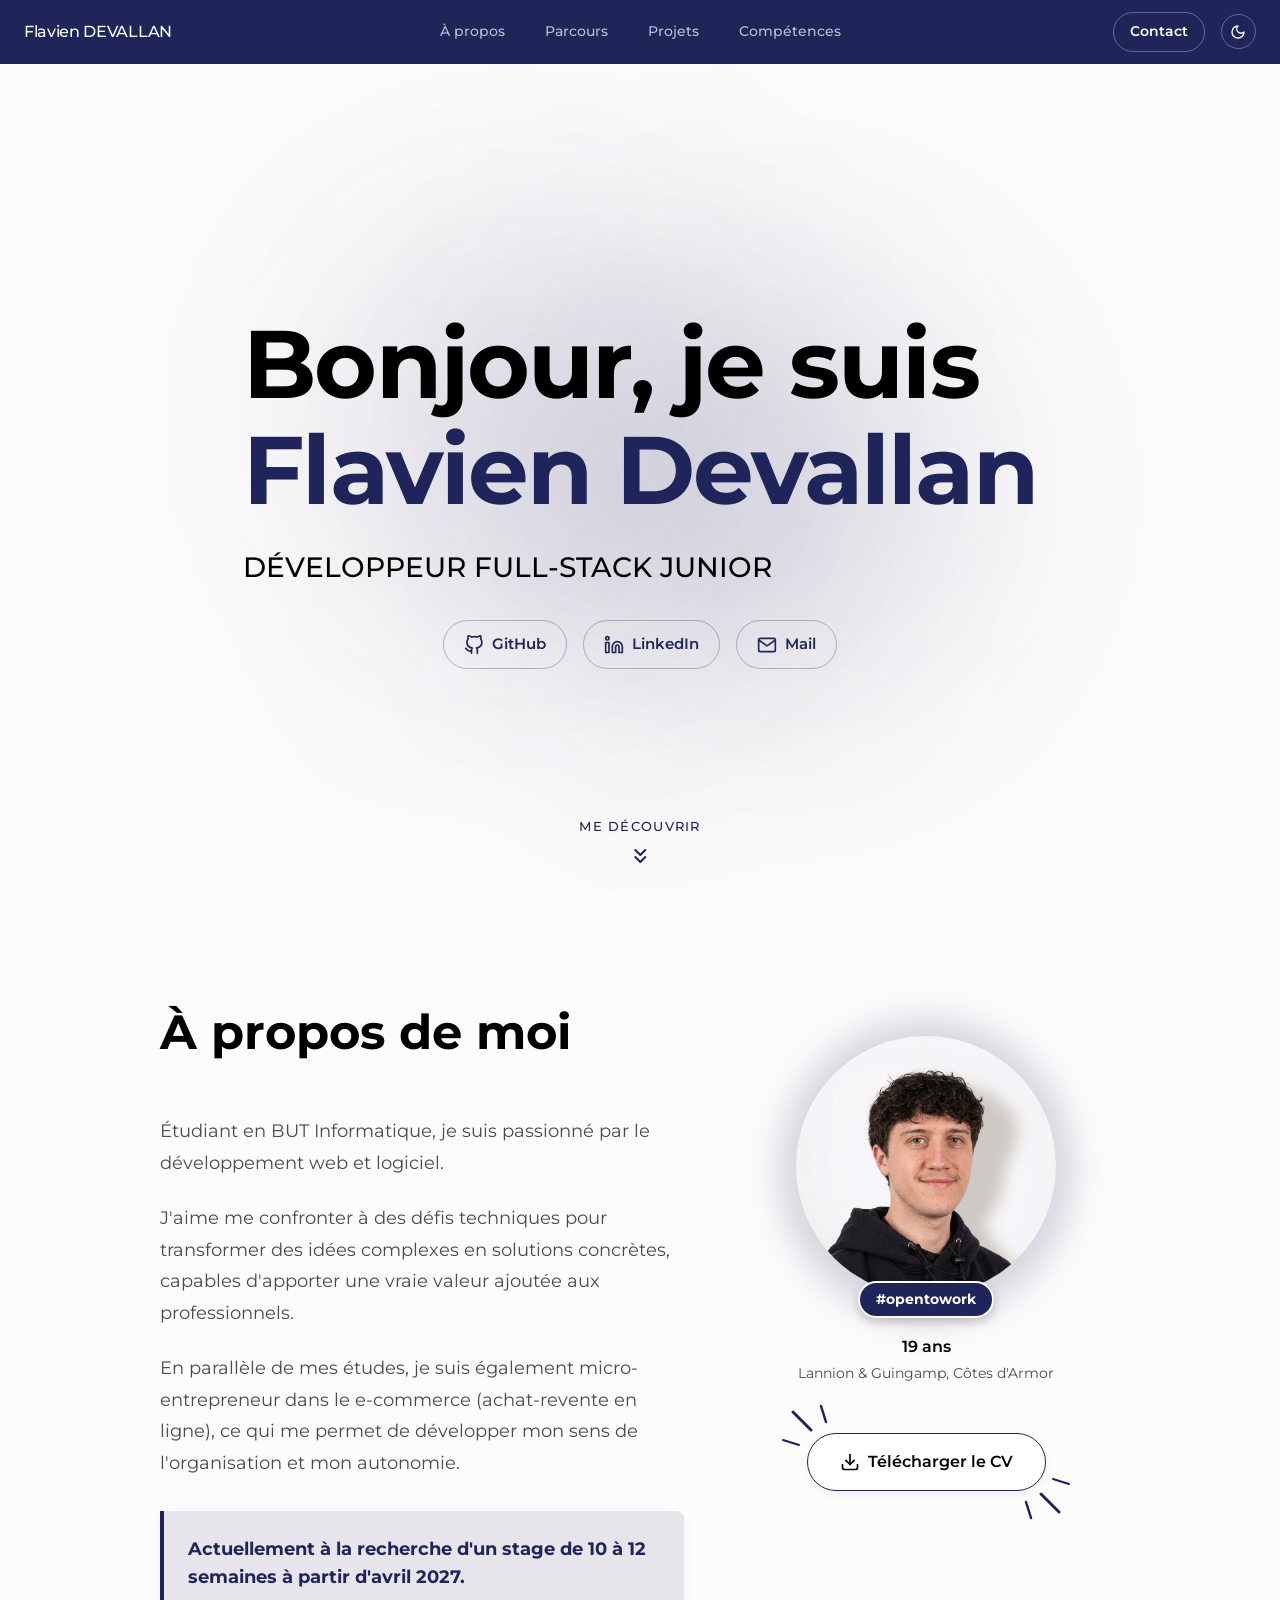
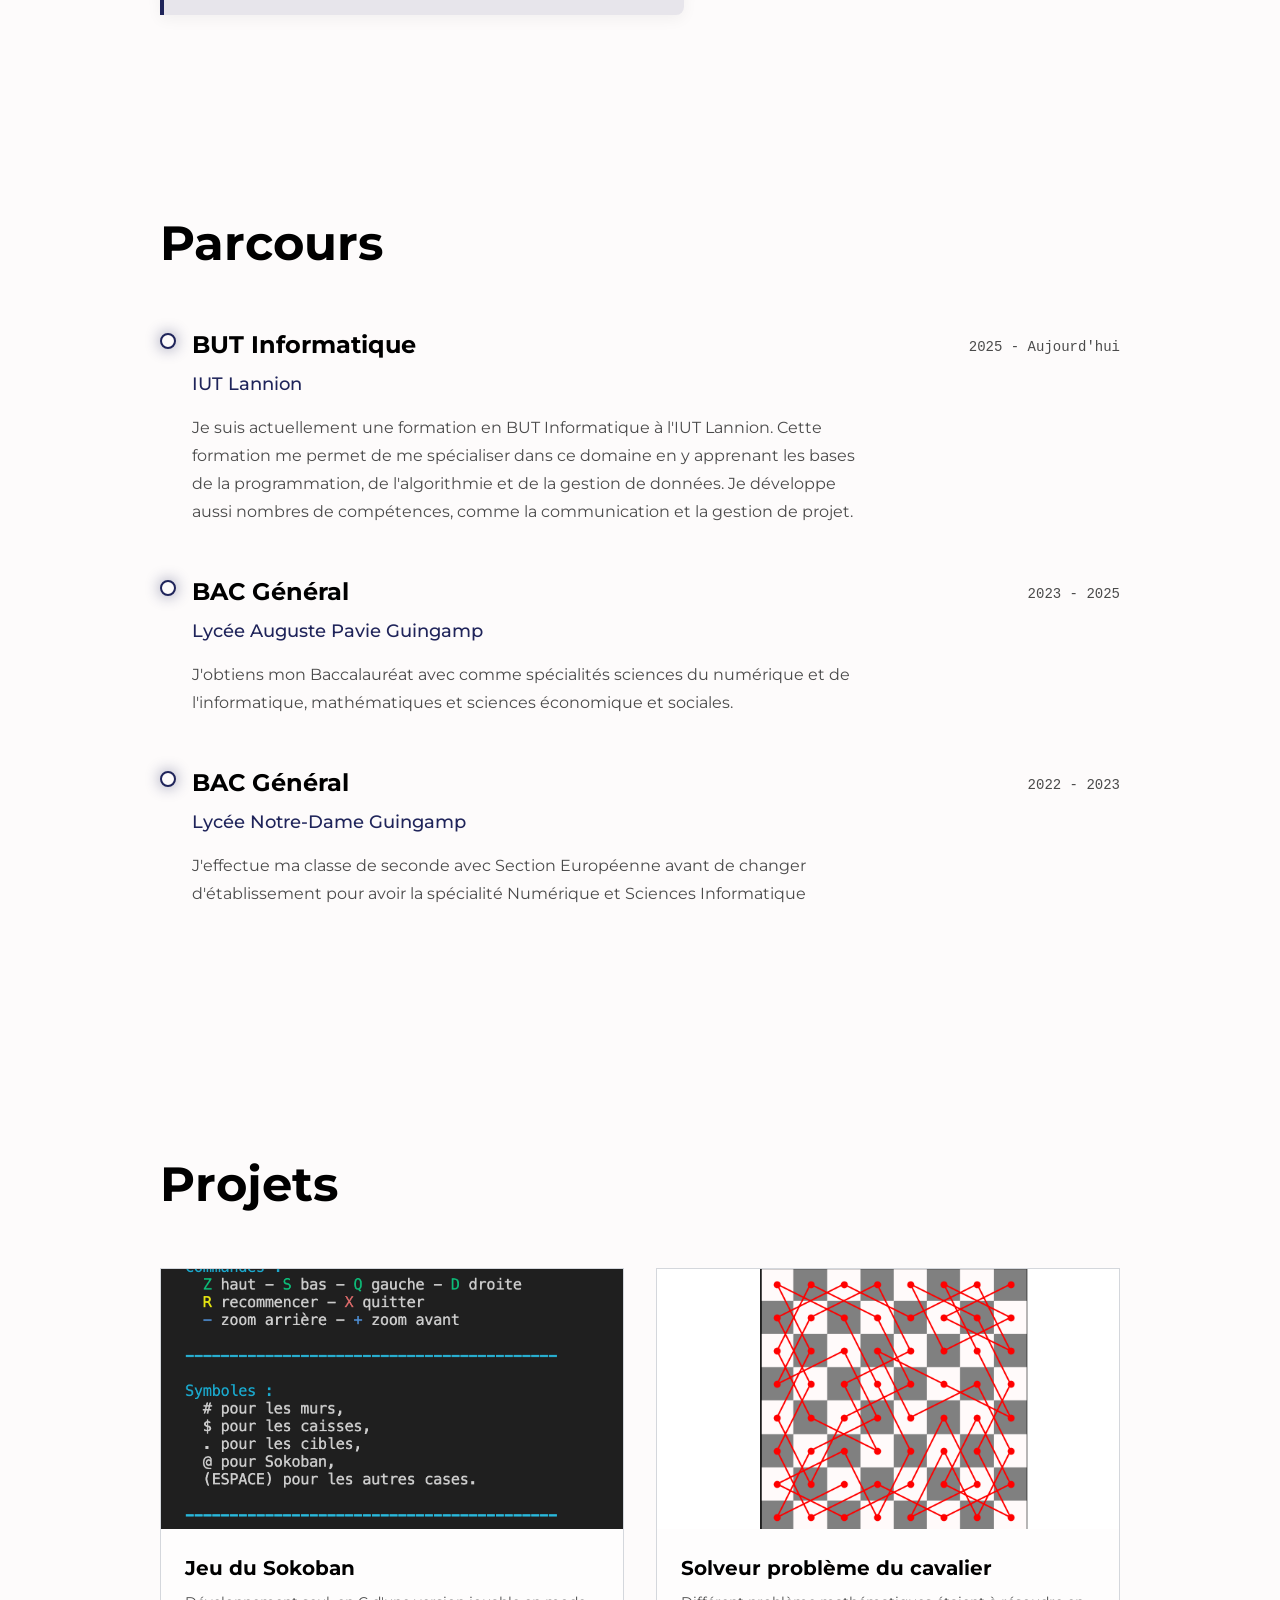
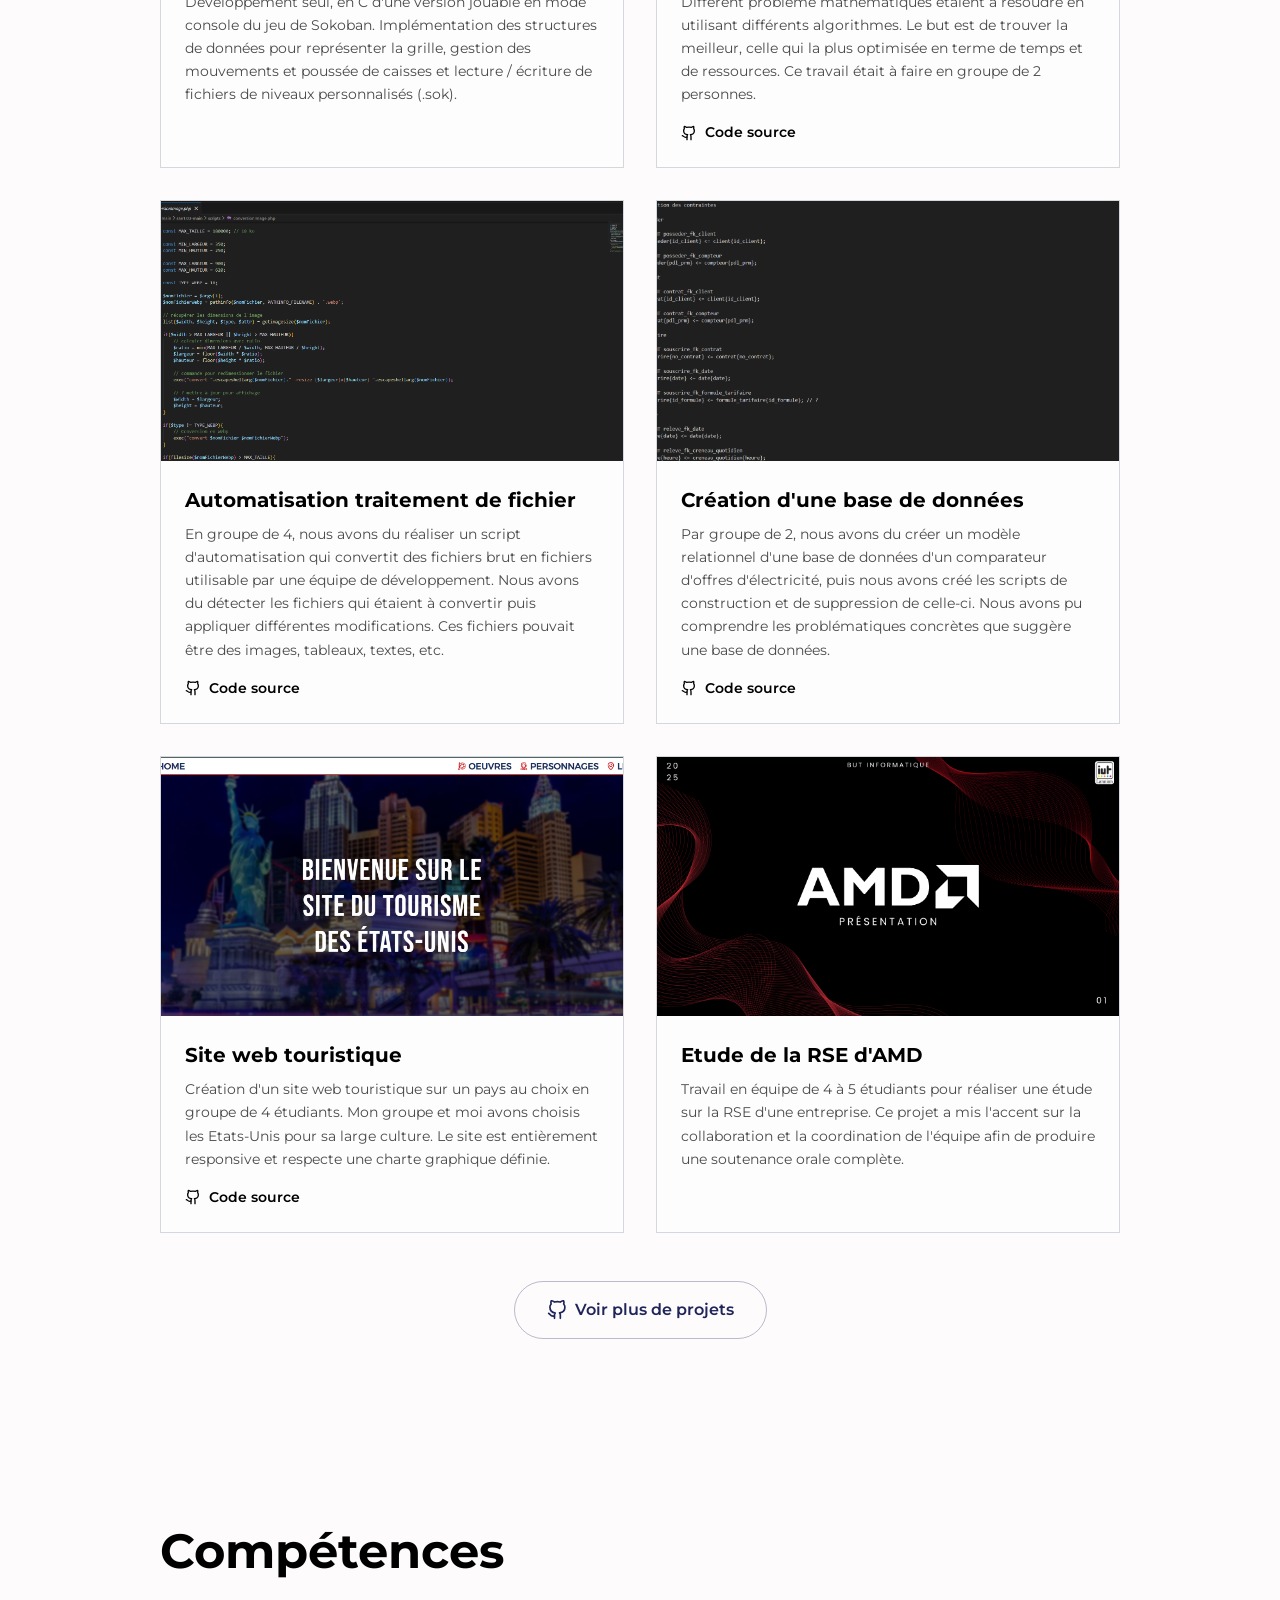
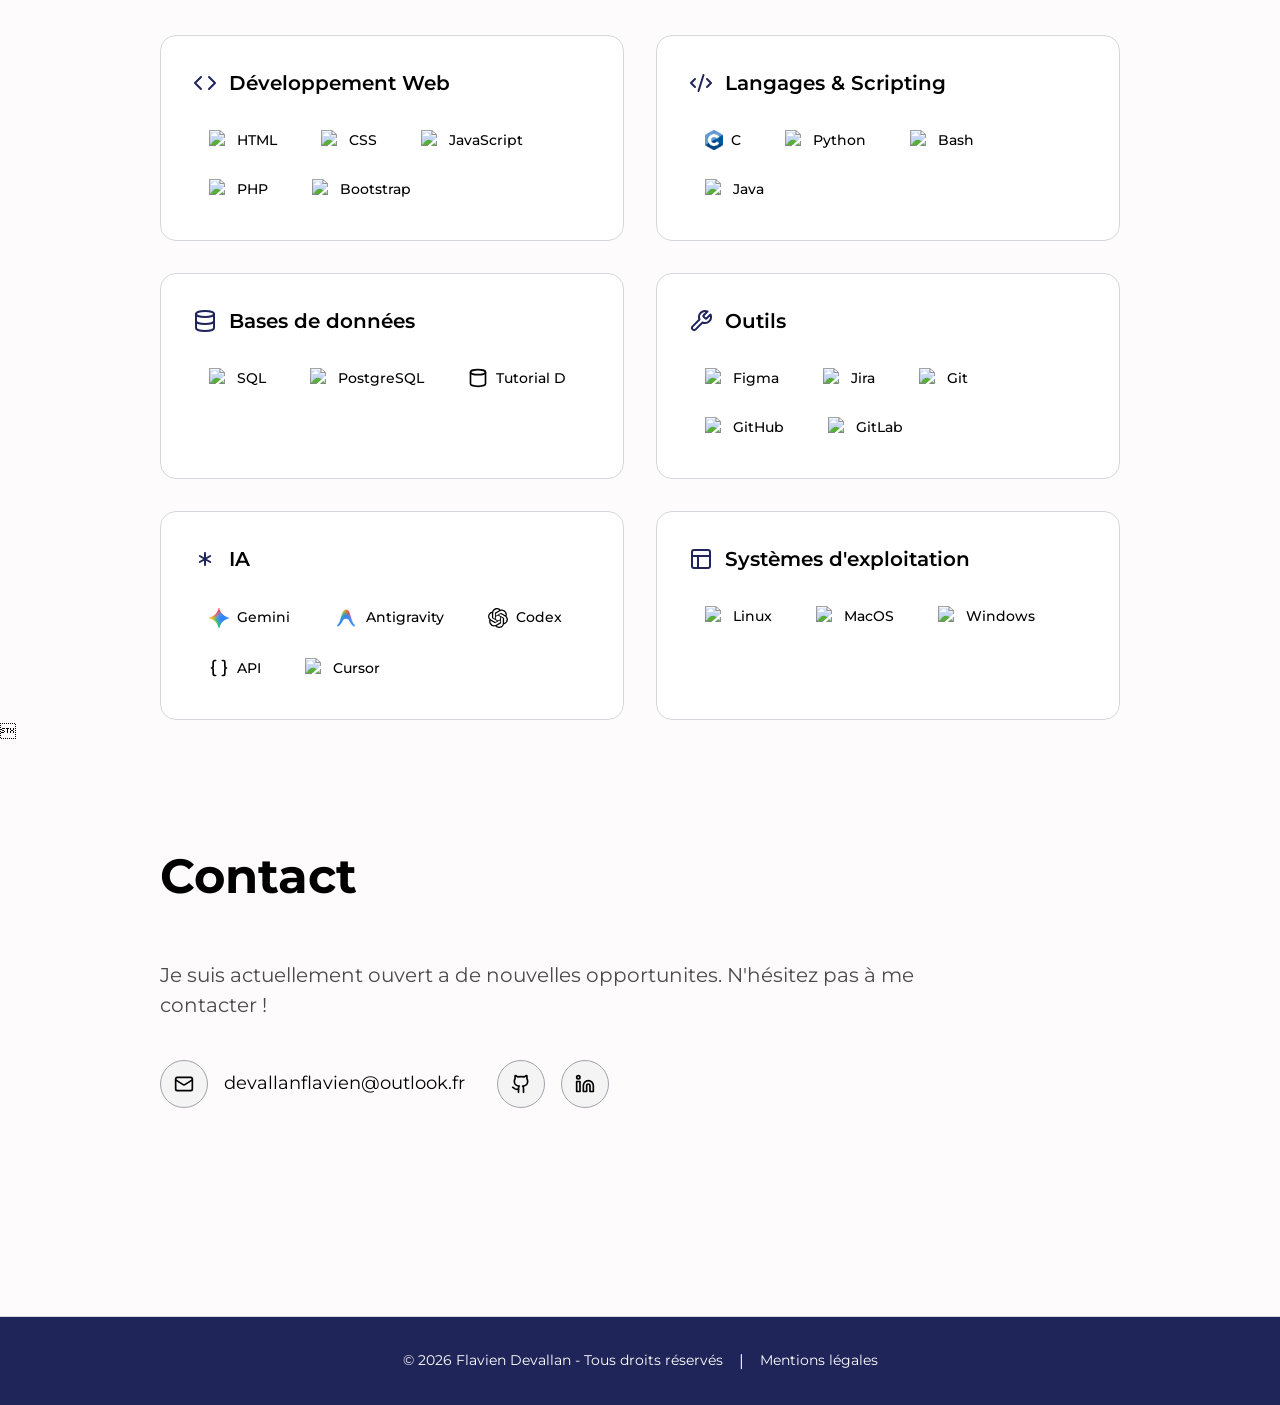
==== commit 76d8f94f: "fix: contrast "mentions légales" text" ====
--- a/index.html
+++ b/index.html
@@ -616,9 +616,9 @@
         <div class="container footer-content"
             style="display: flex; flex-direction: row; justify-content: center; gap: 1rem; align-items: center; flex-wrap: wrap;">
             <p style="color: white; margin: 0; font-size: 0.9rem;">© 2026 Flavien Devallan - Tous droits réservés</p>
-            <span style="color: rgba(255, 255, 255, 0.4);">|</span>
+            <span style="color: white;">|</span>
             <a href="mentions-legales.html" class="footer-link"
-                style="text-decoration: none; font-size: 0.9rem;">Mentions légales</a>
+                style="color: white; text-decoration: none; font-size: 0.9rem;">Mentions légales</a>
         </div>
     </footer>
 
